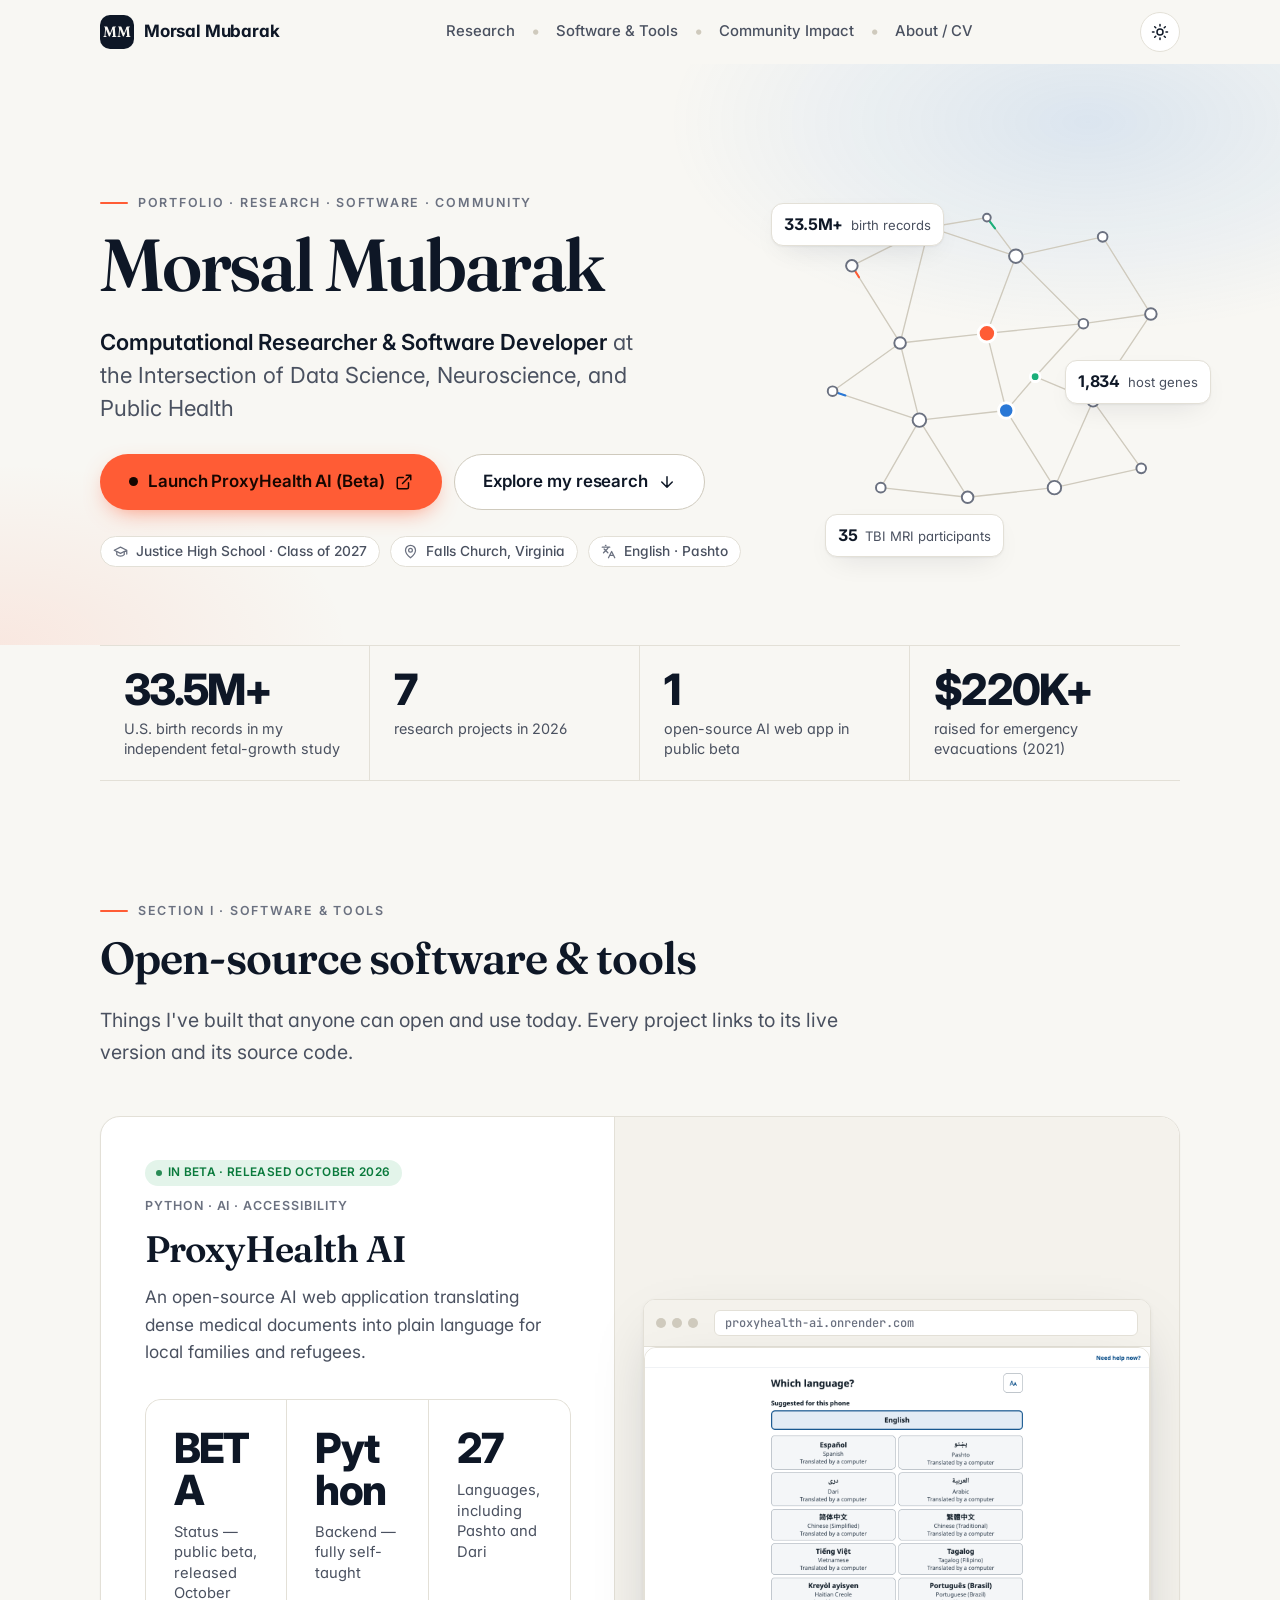
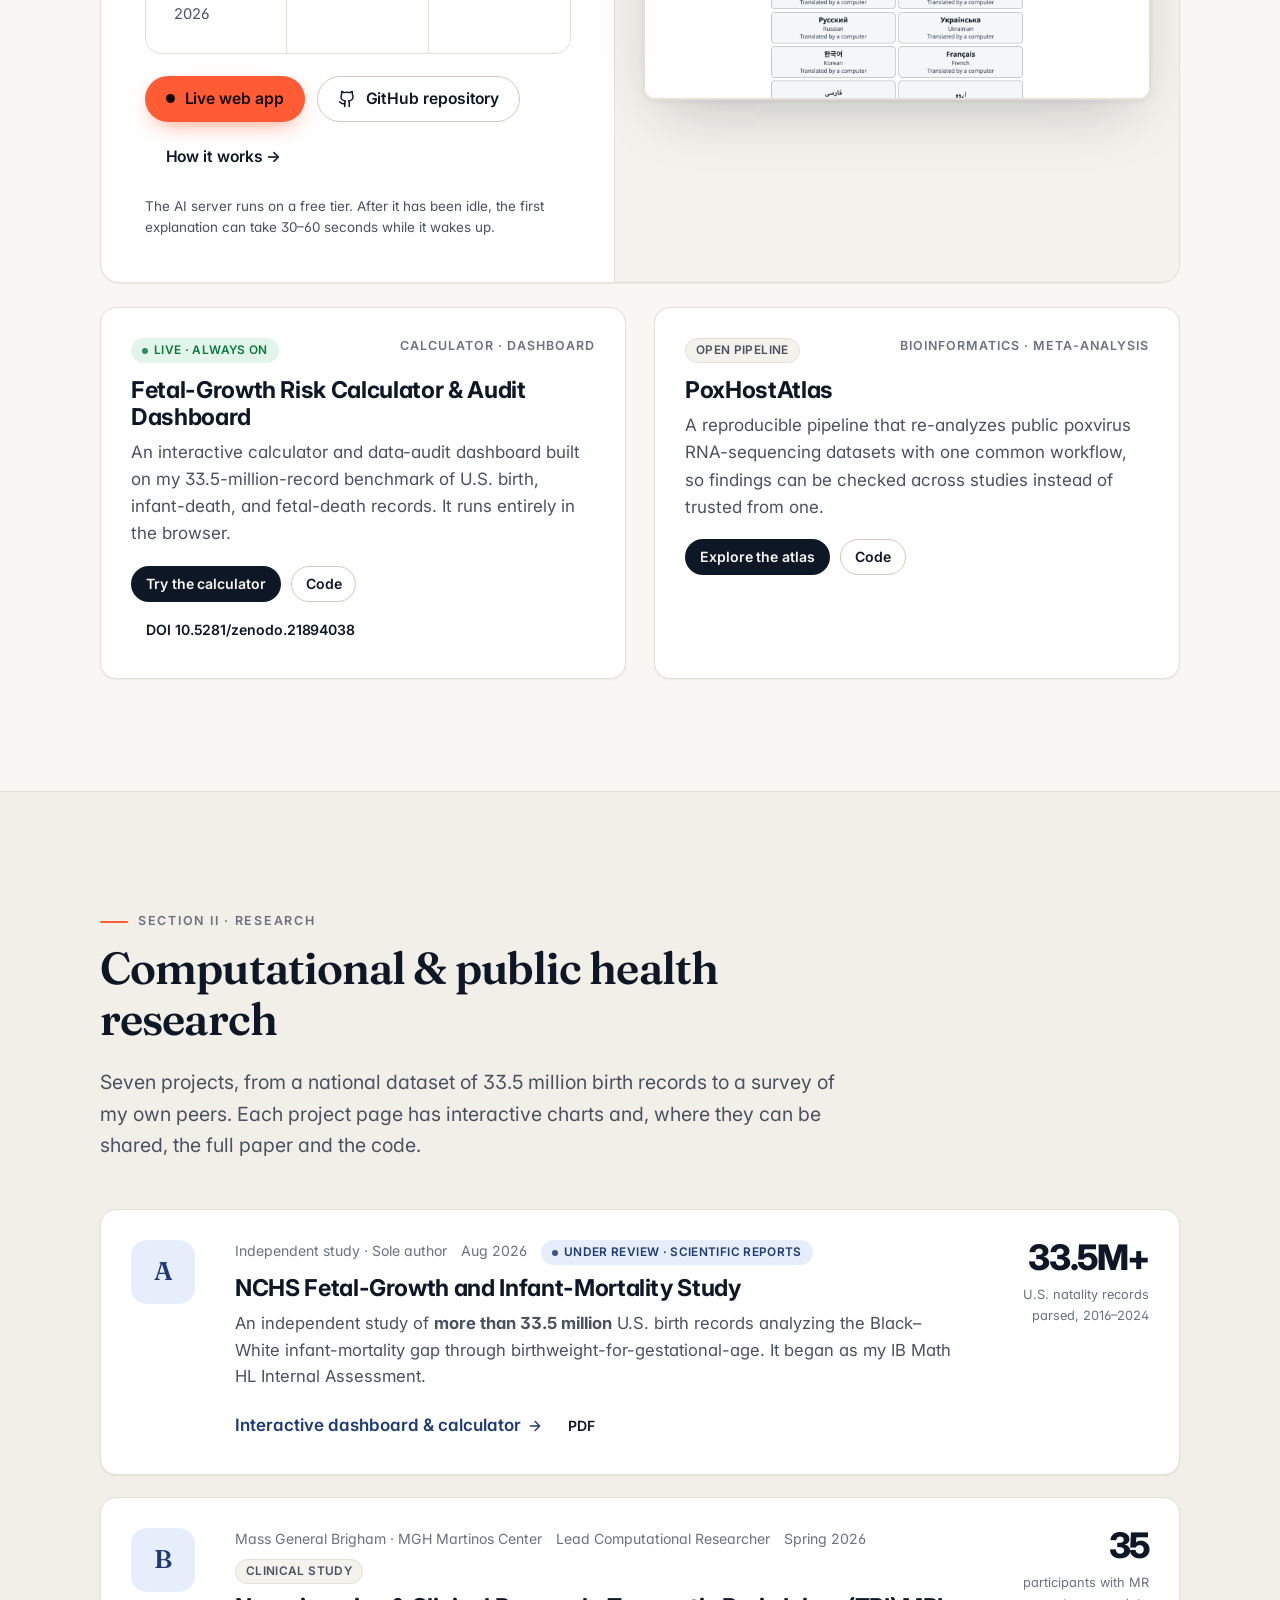
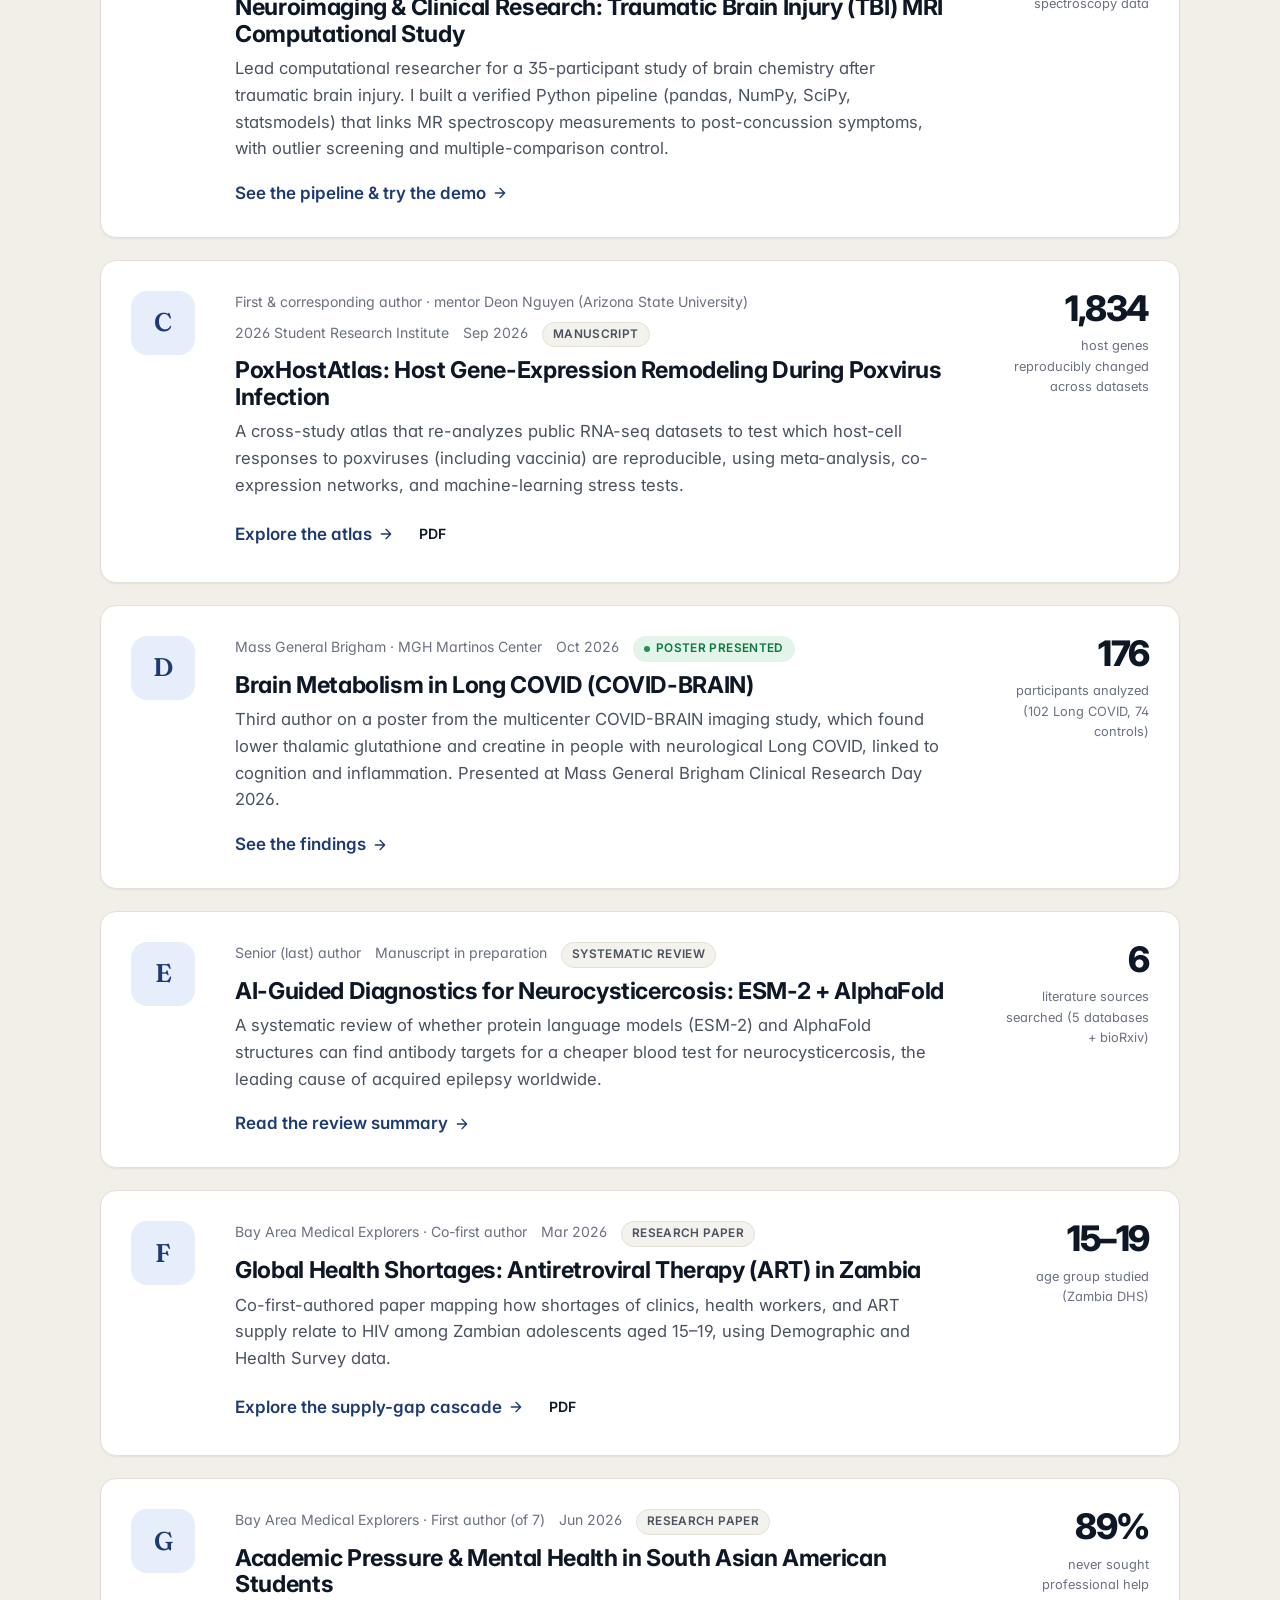
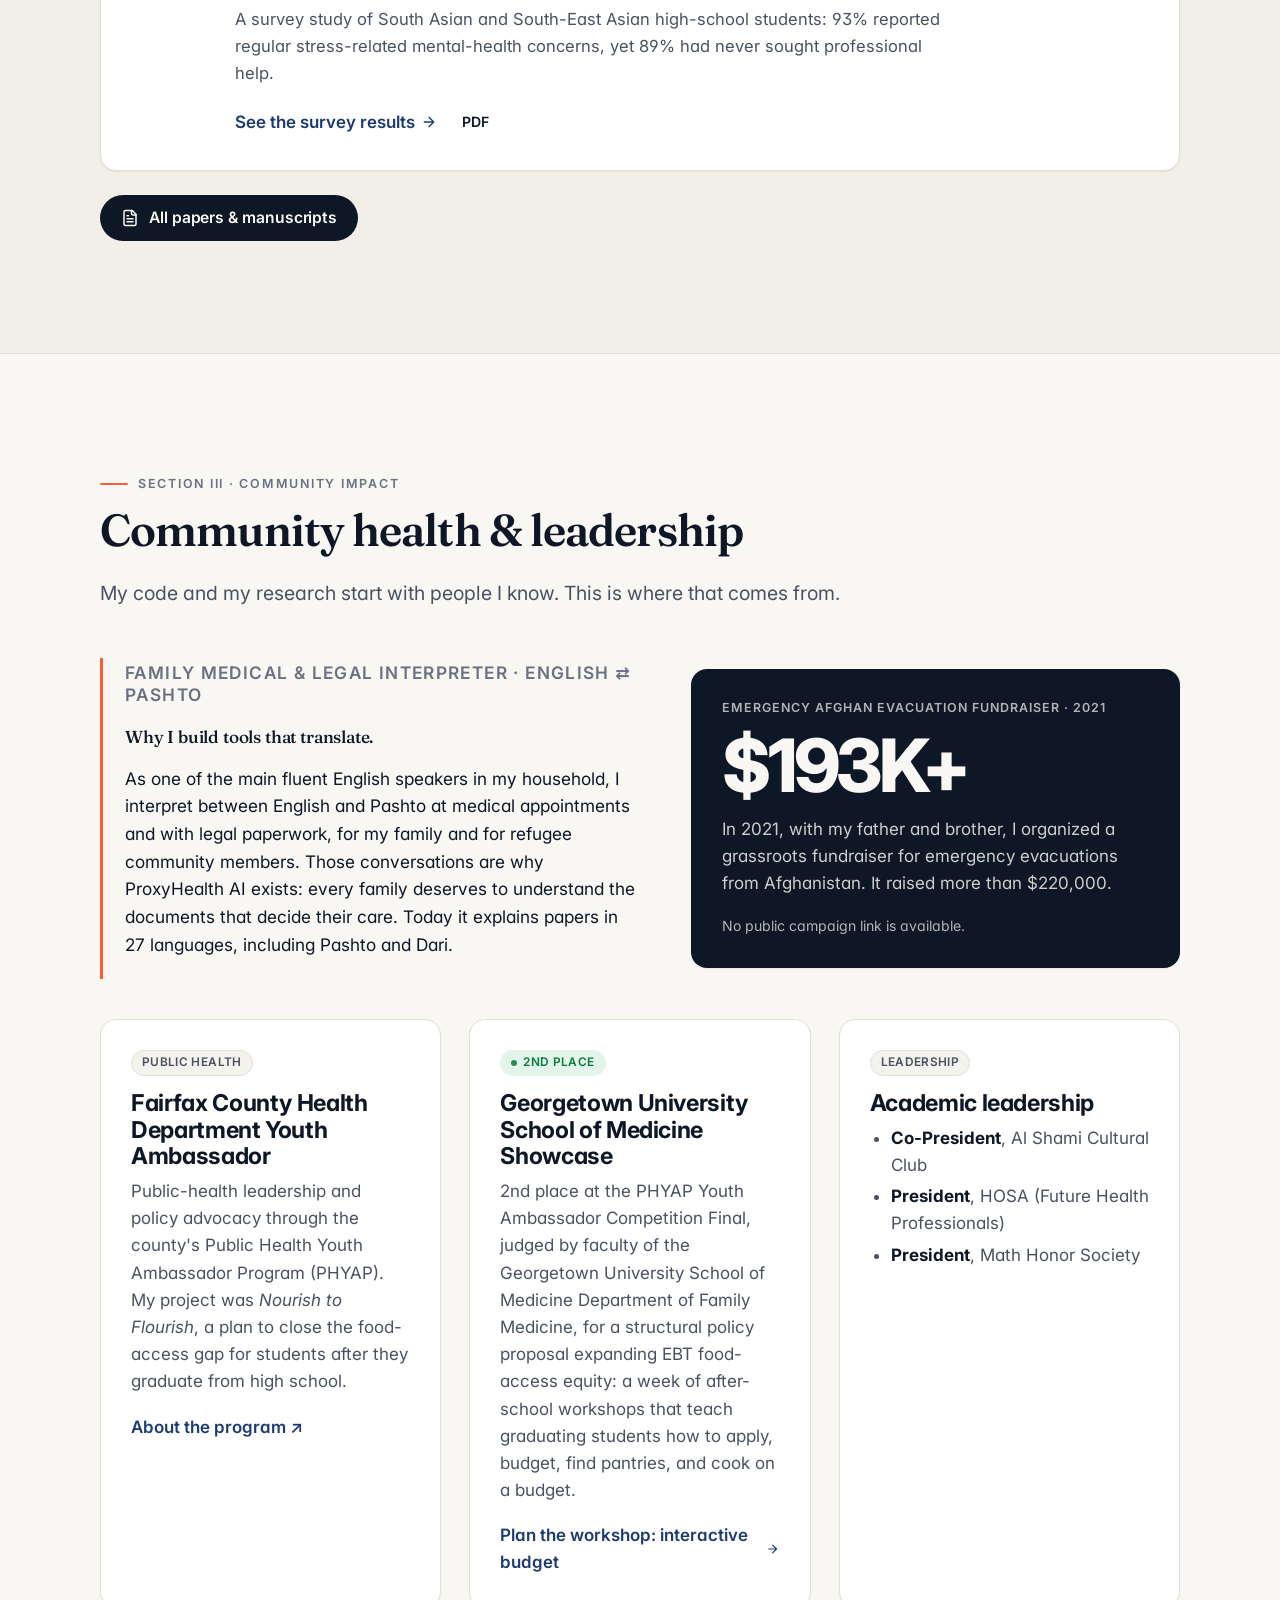
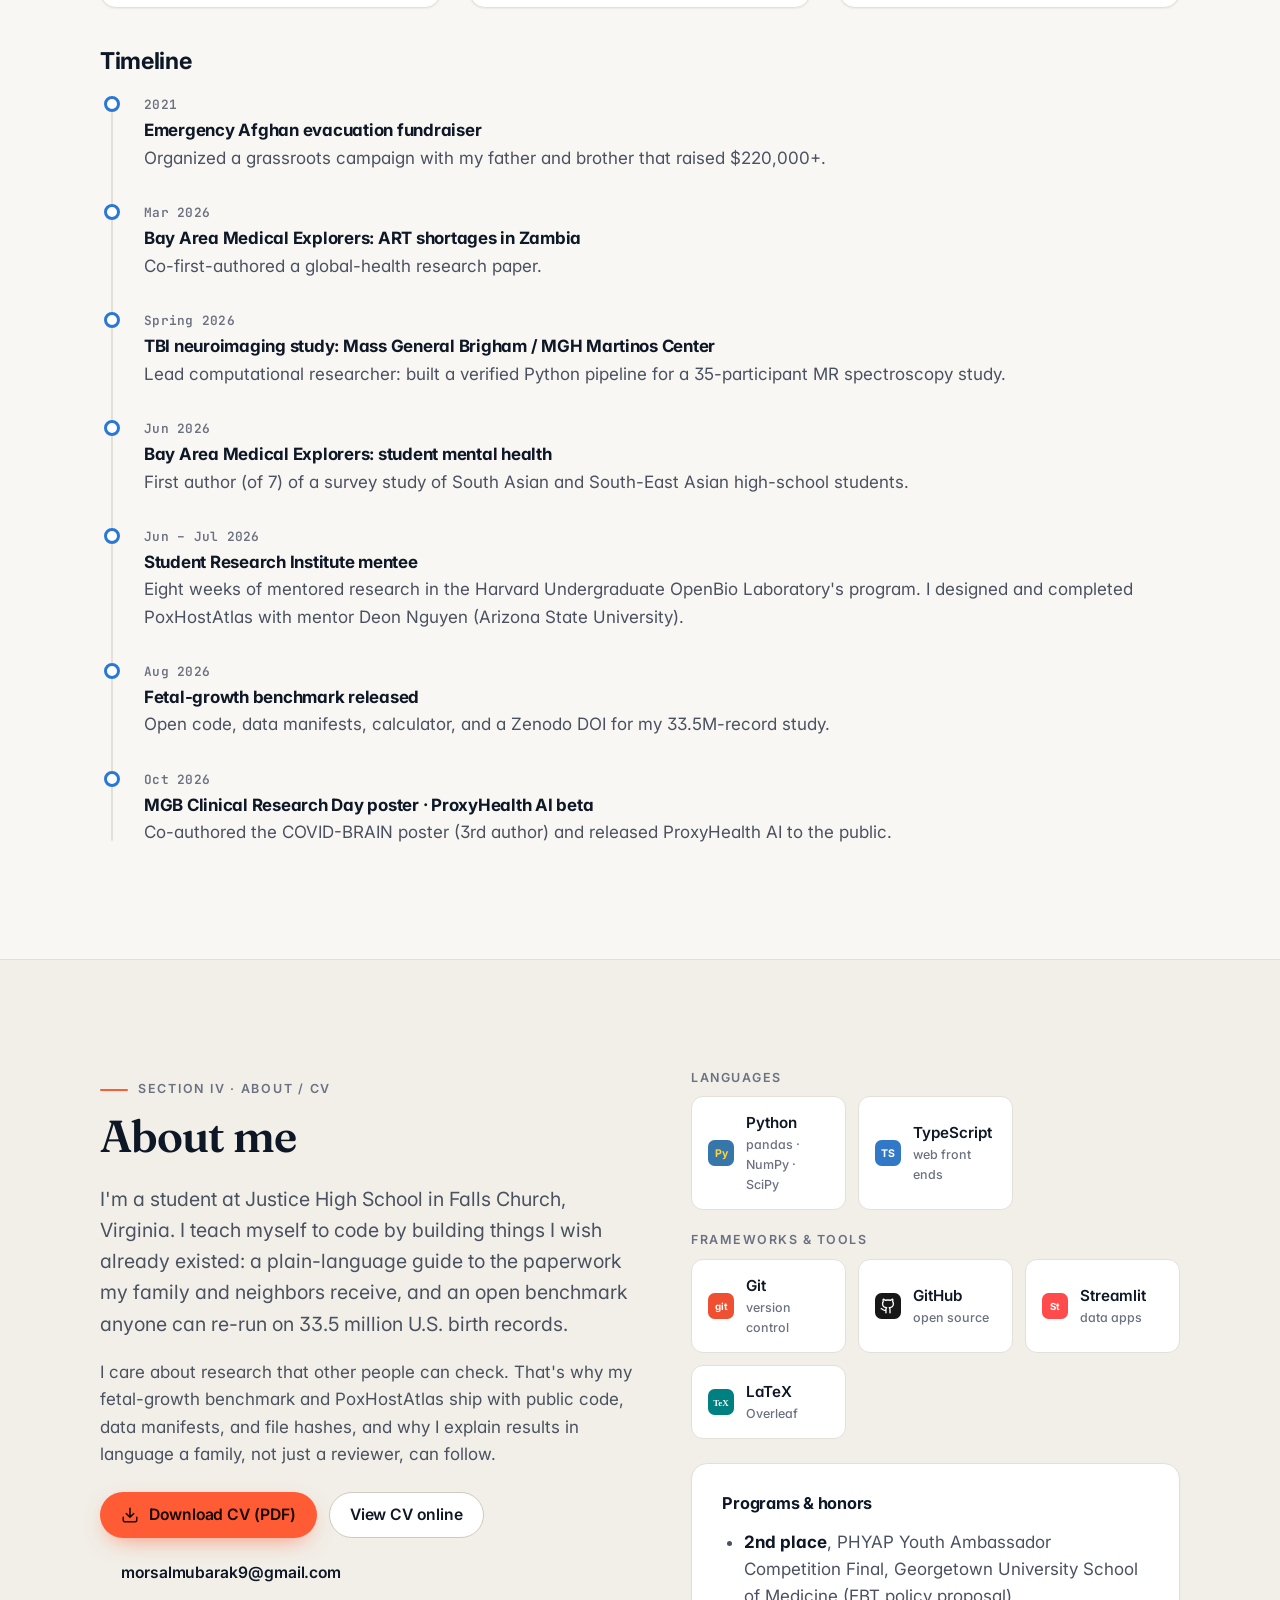
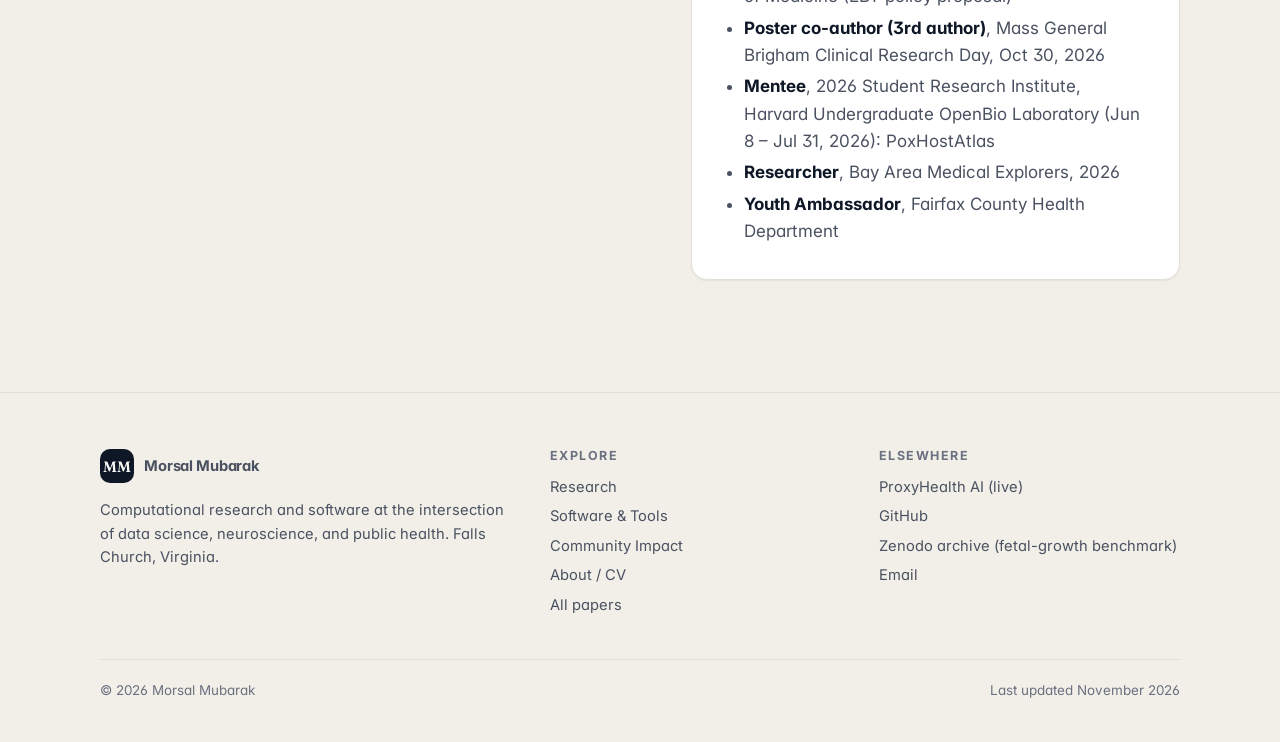
==== index.html @ 2deccc13 "Morsal Mubarak portfolio site Co-Authored-By: Claude Opus 5.5 <noreply@anthropic.com>" ====
<!doctype html>
<html lang="en" class="no-js">
<head>
  <meta charset="utf-8">
  <meta name="viewport" content="width=device-width, initial-scale=1">
  <title>Morsal Mubarak — Computational Researcher &amp; Software Developer</title>
  <meta name="description" content="Morsal Mubarak — computational researcher and software developer at the intersection of data science, neuroscience, and public health. Research, open-source software, and community work.">
  <meta property="og:title" content="Morsal Mubarak — Computational Researcher &amp; Software Developer">
  <meta property="og:description" content="Research, open-source software, and community health work at the intersection of data science, neuroscience, and public health.">
  <meta property="og:type" content="website">
  <meta property="og:image" content="assets/img/og-card.png">
  <meta name="theme-color" content="#f8f7f3" media="(prefers-color-scheme: light)">
  <meta name="theme-color" content="#0b0f17" media="(prefers-color-scheme: dark)">
  <link rel="icon" href="assets/img/favicon.svg" type="image/svg+xml">
  <link rel="preconnect" href="https://fonts.googleapis.com">
  <link rel="preconnect" href="https://fonts.gstatic.com" crossorigin>
  <link href="https://fonts.googleapis.com/css2?family=Fraunces:opsz,wght@9..144,500;9..144,600&family=Inter:wght@400;500;600;700;800&family=JetBrains+Mono:wght@500;600&display=swap" rel="stylesheet">
  <link rel="stylesheet" href="assets/css/site.css">
  <script>try{var t=localStorage.getItem('theme');if(t)document.documentElement.setAttribute('data-theme',t)}catch(e){}</script>
</head>
<body data-prewarm="https://proxyhealth-ai-api.onrender.com/health">
  <a class="skip-link" href="#main">Skip to content</a>

  <header class="site-header">
    <div class="container">
      <a class="brand-mark" href="#top" aria-label="Morsal Mubarak — back to top"><span class="mono">MM</span><span>Morsal Mubarak</span></a>
      <nav class="nav" id="site-nav" aria-label="Primary">
        <a href="#research">Research</a><span class="sep" aria-hidden="true">•</span>
        <a href="#software">Software &amp; Tools</a><span class="sep" aria-hidden="true">•</span>
        <a href="#community">Community Impact</a><span class="sep" aria-hidden="true">•</span>
        <a href="#about">About / CV</a>
      </nav>
      <div class="header-actions">
        <button class="icon-btn theme-toggle" type="button" aria-label="Toggle color theme">
          <svg class="sun" viewBox="0 0 24 24" fill="none" stroke="currentColor" stroke-width="2" stroke-linecap="round" stroke-linejoin="round" aria-hidden="true"><circle cx="12" cy="12" r="4"/><path d="M12 2v2M12 20v2M4.93 4.93l1.41 1.41M17.66 17.66l1.41 1.41M2 12h2M20 12h2M6.34 17.66l-1.41 1.41M19.07 4.93l-1.41 1.41"/></svg>
          <svg class="moon" viewBox="0 0 24 24" fill="none" stroke="currentColor" stroke-width="2" stroke-linecap="round" stroke-linejoin="round" aria-hidden="true"><path d="M12 3a6 6 0 0 0 9 9 9 9 0 1 1-9-9Z"/></svg>
        </button>
        <button class="icon-btn menu-btn" type="button" aria-label="Open menu" aria-expanded="false" aria-controls="site-nav">
          <svg viewBox="0 0 24 24" fill="none" stroke="currentColor" stroke-width="2" stroke-linecap="round" aria-hidden="true"><path d="M4 6h16M4 12h16M4 18h16"/></svg>
        </button>
      </div>
    </div>
  </header>

  <main id="main">
    <!-- ================= HERO ================= -->
    <section class="hero" id="top" aria-labelledby="hero-title">
      <div class="hero-bg" aria-hidden="true"></div>
      <div class="container">
        <div class="hero-grid">
          <div>
            <p class="eyebrow reveal">Portfolio · Research · Software · Community</p>
            <h1 id="hero-title" class="reveal">Morsal Mubarak</h1>
            <p class="hero-tagline reveal"><strong>Computational Researcher &amp; Software Developer</strong> at the Intersection of Data Science, Neuroscience, and Public Health</p>
            <div class="btn-row reveal">
              <a class="btn btn-primary btn-lg" href="https://proxyhealth-ai.onrender.com/" target="_blank" rel="noopener">
                <span class="pulse-dot" aria-hidden="true"></span>
                Launch ProxyHealth AI (Beta)
                <svg viewBox="0 0 24 24" fill="none" stroke="currentColor" stroke-width="2" stroke-linecap="round" stroke-linejoin="round" aria-hidden="true"><path d="M15 3h6v6M10 14 21 3M18 13v6a2 2 0 0 1-2 2H5a2 2 0 0 1-2-2V8a2 2 0 0 1 2-2h6"/></svg>
              </a>
              <a class="btn btn-lg" href="#research">
                Explore my research
                <svg viewBox="0 0 24 24" fill="none" stroke="currentColor" stroke-width="2" stroke-linecap="round" stroke-linejoin="round" aria-hidden="true"><path d="M12 5v14M19 12l-7 7-7-7"/></svg>
              </a>
            </div>
            <ul class="hero-meta reveal" aria-label="Quick facts">
              <li class="chip"><svg viewBox="0 0 24 24" fill="none" stroke="currentColor" stroke-width="2" stroke-linecap="round" stroke-linejoin="round" aria-hidden="true"><path d="M22 10v6M2 10l10-5 10 5-10 5z"/><path d="M6 12v5c3 3 9 3 12 0v-5"/></svg>Justice High School · Class of 2027</li>
              <li class="chip"><svg viewBox="0 0 24 24" fill="none" stroke="currentColor" stroke-width="2" stroke-linecap="round" stroke-linejoin="round" aria-hidden="true"><path d="M20 10c0 6-8 12-8 12s-8-6-8-12a8 8 0 0 1 16 0Z"/><circle cx="12" cy="10" r="3"/></svg>Falls Church, Virginia</li>
              <li class="chip"><svg viewBox="0 0 24 24" fill="none" stroke="currentColor" stroke-width="2" stroke-linecap="round" stroke-linejoin="round" aria-hidden="true"><path d="m5 8 6 6M4 14l6-6 2-3M2 5h12M7 2h1M22 22l-5-10-5 10M14 18h6"/></svg>English · Pashto</li>
            </ul>
          </div>

          <div class="hero-visual reveal" aria-hidden="true">
            <svg class="net" viewBox="0 0 400 400">
              <g class="edges">
                <path d="M60 90L140 50L230 80L320 60L370 140L300 150L230 80M140 50L110 170L200 160L230 80M200 160L300 150L250 205L310 230L370 140M110 170L40 220L130 250L110 170M130 250L220 240L200 160M220 240L250 205M220 240L270 320L310 230L360 300L270 320L180 330L130 250L90 320L180 330M60 90L110 170M200 40L140 50M200 40L230 80"/>
              </g>
              <g class="signals">
                <path class="sig s1" d="M60 90L110 170L200 160L300 150L370 140"/>
                <path class="sig s2" d="M40 220L130 250L220 240L270 320L360 300"/>
                <path class="sig s3" d="M200 40L230 80L200 160L220 240L180 330"/>
              </g>
              <g class="nodes">
                <circle cx="60" cy="90" r="6"/><circle cx="140" cy="50" r="5"/><circle cx="230" cy="80" r="7"/><circle cx="320" cy="60" r="5"/>
                <circle cx="370" cy="140" r="6"/><circle cx="300" cy="150" r="5"/><circle cx="200" cy="160" r="9" class="hub"/><circle cx="110" cy="170" r="6"/>
                <circle cx="40" cy="220" r="5"/><circle cx="130" cy="250" r="7"/><circle cx="220" cy="240" r="8" class="hub2"/><circle cx="310" cy="230" r="6"/>
                <circle cx="360" cy="300" r="5"/><circle cx="270" cy="320" r="7"/><circle cx="180" cy="330" r="6"/><circle cx="90" cy="320" r="5"/>
                <circle cx="200" cy="40" r="4"/><circle cx="250" cy="205" r="5" class="hub3"/>
              </g>
            </svg>
            <div class="float-chip fc1"><b>33.5M+</b> birth records</div>
            <div class="float-chip fc2"><b>1,834</b> host genes</div>
            <div class="float-chip fc3"><b>35</b> TBI MRI participants</div>
          </div>
        </div>
      </div>
    </section>

    <!-- Stat strip -->
    <div class="container">
      <div class="stat-strip reveal" role="list" aria-label="Highlights">
        <div class="stat" role="listitem"><span class="num" data-count-to="33.5" data-count-decimals="1" data-count-suffix="M+">33.5M+</span><span class="cap">U.S. birth records in my independent fetal-growth study</span></div>
        <div class="stat" role="listitem"><span class="num" data-count-to="7">7</span><span class="cap">research projects in 2026</span></div>
        <div class="stat" role="listitem"><span class="num">1</span><span class="cap">open-source AI web app in public beta</span></div>
        <div class="stat" role="listitem"><span class="num" data-count-to="220" data-count-prefix="$" data-count-suffix="K+">$220K+</span><span class="cap">raised for emergency evacuations (2021)</span></div>
      </div>
    </div>

    <!-- ================= SECTION I: SOFTWARE ================= -->
    <section class="section" id="software" aria-labelledby="software-title">
      <div class="container">
        <div class="section-head reveal">
          <p class="eyebrow">Section I · Software &amp; Tools</p>
          <h2 id="software-title">Open-source software &amp; tools</h2>
          <p class="lede">Things I've built that anyone can open and use today. Every project links to its live version and its source code.</p>
        </div>

        <article class="card feature reveal" aria-labelledby="ph-title">
          <div class="feature-body">
            <div class="card-top">
              <span class="badge live">In beta · Released October 2026</span>
              <span class="card-kicker">Python · AI · Accessibility</span>
            </div>
            <h3 id="ph-title" style="font-size:clamp(1.7rem,3vw,2.3rem);font-family:var(--font-serif);font-weight:600;letter-spacing:-.02em">ProxyHealth AI</h3>
            <p class="lede" style="font-size:1.08rem">An open-source AI web application translating dense medical documents into plain language for local families and refugees.</p>
            <div class="metrics mt-2" style="margin-bottom:22px">
              <div class="metric"><span class="value">BETA</span><span class="label">Status — public beta, released October 2026</span></div>
              <div class="metric"><span class="value">Python</span><span class="label">Backend — fully self-taught</span></div>
              <div class="metric"><span class="value">27</span><span class="label">Languages, including Pashto and Dari</span></div>
            </div>
            <div class="btn-row mt-0" style="margin-top:auto">
              <a class="btn btn-primary" href="https://proxyhealth-ai.onrender.com/" target="_blank" rel="noopener"><span class="pulse-dot" aria-hidden="true"></span>Live web app</a>
              <a class="btn" href="https://github.com/mubarsad012/ProxyHealth-AI" target="_blank" rel="noopener">
                <svg viewBox="0 0 24 24" fill="none" stroke="currentColor" stroke-width="2" stroke-linecap="round" stroke-linejoin="round" aria-hidden="true"><path d="M15 22v-4a4.8 4.8 0 0 0-1-3.5c3 0 6-2 6-5.5.08-1.25-.27-2.48-1-3.5.28-1.15.28-2.35 0-3.5 0 0-1 0-3 1.5-2.64-.5-5.36-.5-8 0C6 2 5 2 5 2c-.3 1.15-.3 2.35 0 3.5A5.4 5.4 0 0 0 4 9c0 3.5 3 5.5 6 5.5-.39.49-.68 1.05-.85 1.65-.17.6-.22 1.23-.15 1.85v4"/><path d="M9 18c-4.51 2-5-2-7-2"/></svg>
                GitHub repository
              </a>
              <a class="btn btn-ghost" href="software/proxyhealth.html">How it works →</a>
            </div>
            <p class="muted mt-2 mb-0" style="font-size:.84rem">The AI server runs on a free tier. After it has been idle, the first explanation can take 30–60 seconds while it wakes up.</p>
          </div>
          <div class="feature-media">
            <figure class="browser">
              <div class="browser-bar" aria-hidden="true"><i></i><i></i><i></i><span class="url">proxyhealth-ai.onrender.com</span></div>
              <img class="zoomable only-dark" src="assets/img/proxyhealth/proxyhealth-desktop.png" alt="ProxyHealth AI's first screen: a language picker asking 'Which language?'" width="1440" height="1000" loading="lazy">
              <img class="zoomable only-light" src="assets/img/proxyhealth/proxyhealth-desktop-light.png" alt="ProxyHealth AI's first screen: a language picker asking 'Which language?'" width="1440" height="1000" loading="lazy">
            </figure>
          </div>
        </article>

        <div class="grid grid-2 mt-3">
          <article class="card interactive reveal">
            <div class="card-top"><span class="badge live">Live · always on</span><span class="card-kicker">Calculator · Dashboard</span></div>
            <h3>Fetal-Growth Risk Calculator &amp; Audit Dashboard</h3>
            <p>An interactive calculator and data-audit dashboard built on my 33.5-million-record benchmark of U.S. birth, infant-death, and fetal-death records. It runs entirely in the browser.</p>
            <div class="card-foot">
              <a class="btn btn-sm btn-dark" href="research/fetal-growth.html#calculator">Try the calculator</a>
              <a class="btn btn-sm" href="https://github.com/mubarsad012/public-use-fetal-growth-benchmark" target="_blank" rel="noopener">Code</a>
              <a class="btn btn-sm btn-ghost" href="https://doi.org/10.5281/zenodo.21894038" target="_blank" rel="noopener">DOI 10.5281/zenodo.21894038</a>
            </div>
          </article>
          <article class="card interactive reveal">
            <div class="card-top"><span class="badge plain">Open pipeline</span><span class="card-kicker">Bioinformatics · Meta-analysis</span></div>
            <h3>PoxHostAtlas</h3>
            <p>A reproducible pipeline that re-analyzes public poxvirus RNA-sequencing datasets with one common workflow, so findings can be checked across studies instead of trusted from one.</p>
            <div class="card-foot">
              <a class="btn btn-sm btn-dark" href="research/poxhostatlas.html">Explore the atlas</a>
              <a class="btn btn-sm" href="https://github.com/mubarsad012/poxhostatlas" target="_blank" rel="noopener">Code</a>
            </div>
          </article>
        </div>
      </div>
    </section>

    <!-- ================= SECTION II: RESEARCH ================= -->
    <section class="section tint" id="research" aria-labelledby="research-title">
      <div class="container">
        <div class="section-head reveal">
          <p class="eyebrow">Section II · Research</p>
          <h2 id="research-title">Computational &amp; public health research</h2>
          <p class="lede">Seven projects, from a national dataset of 33.5 million birth records to a survey of my own peers. Each project page has interactive charts and, where they can be shared, the full paper and the code.</p>
        </div>

        <div class="project-list">
          <article class="card project reveal" aria-labelledby="pA">
            <span class="letter" aria-hidden="true">A</span>
            <div>
              <div class="meta-line"><span>Independent study · Sole author</span><span>Aug 2026</span><span class="badge review">Under review · Scientific Reports</span></div>
              <h3 id="pA"><a href="research/fetal-growth.html" style="color:inherit;text-decoration:none">NCHS Fetal-Growth and Infant-Mortality Study</a></h3>
              <p class="hook">An independent study of <strong>more than 33.5 million</strong> U.S. birth records analyzing the Black–White infant-mortality gap through birthweight-for-gestational-age. It began as my IB Math HL Internal Assessment.</p>
              <div class="card-foot">
                <a class="more" href="research/fetal-growth.html">Interactive dashboard &amp; calculator <svg viewBox="0 0 24 24" fill="none" stroke="currentColor" stroke-width="2" stroke-linecap="round" stroke-linejoin="round" aria-hidden="true"><path d="M5 12h14M12 5l7 7-7 7"/></svg></a>
                <a class="btn btn-sm btn-ghost" href="papers/Mubarak_2026_Fetal-Growth-Benchmark.pdf" target="_blank" rel="noopener">PDF</a>
              </div>
            </div>
            <div class="aside"><span class="big">33.5M+</span><span class="big-cap">U.S. natality records parsed, 2016–2024</span></div>
          </article>

          <article class="card project reveal" aria-labelledby="pT">
            <span class="letter" aria-hidden="true">B</span>
            <div>
              <div class="meta-line"><span>Mass General Brigham · MGH Martinos Center</span><span>Lead Computational Researcher</span><span>Spring 2026</span><span class="badge plain">Clinical study</span></div>
              <h3 id="pT"><a href="research/tbi-neuroimaging.html" style="color:inherit;text-decoration:none">Neuroimaging &amp; Clinical Research: Traumatic Brain Injury (TBI) MRI Computational Study</a></h3>
              <p class="hook">Lead computational researcher for a 35-participant study of brain chemistry after traumatic brain injury. I built a verified Python pipeline (pandas, NumPy, SciPy, statsmodels) that links MR spectroscopy measurements to post-concussion symptoms, with outlier screening and multiple-comparison control.</p>
              <div class="card-foot">
                <a class="more" href="research/tbi-neuroimaging.html">See the pipeline &amp; try the demo <svg viewBox="0 0 24 24" fill="none" stroke="currentColor" stroke-width="2" stroke-linecap="round" stroke-linejoin="round" aria-hidden="true"><path d="M5 12h14M12 5l7 7-7 7"/></svg></a>
              </div>
            </div>
            <div class="aside"><span class="big">35</span><span class="big-cap">participants with MR spectroscopy data</span></div>
          </article>

          <article class="card project reveal" aria-labelledby="pB">
            <span class="letter" aria-hidden="true">C</span>
            <div>
              <div class="meta-line"><span>First &amp; corresponding author · mentor Deon Nguyen (Arizona State University)</span><span>2026 Student Research Institute</span><span>Sep 2026</span><span class="badge plain">Manuscript</span></div>
              <h3 id="pB"><a href="research/poxhostatlas.html" style="color:inherit;text-decoration:none">PoxHostAtlas: Host Gene-Expression Remodeling During Poxvirus Infection</a></h3>
              <p class="hook">A cross-study atlas that re-analyzes public RNA-seq datasets to test which host-cell responses to poxviruses (including vaccinia) are reproducible, using meta-analysis, co-expression networks, and machine-learning stress tests.</p>
              <div class="card-foot">
                <a class="more" href="research/poxhostatlas.html">Explore the atlas <svg viewBox="0 0 24 24" fill="none" stroke="currentColor" stroke-width="2" stroke-linecap="round" stroke-linejoin="round" aria-hidden="true"><path d="M5 12h14M12 5l7 7-7 7"/></svg></a>
                <a class="btn btn-sm btn-ghost" href="papers/Mubarak-Nguyen_2026_PoxHostAtlas.pdf" target="_blank" rel="noopener">PDF</a>
              </div>
            </div>
            <div class="aside"><span class="big">1,834</span><span class="big-cap">host genes reproducibly changed across datasets</span></div>
          </article>

          <article class="card project reveal" aria-labelledby="pC">
            <span class="letter" aria-hidden="true">D</span>
            <div>
              <div class="meta-line"><span>Mass General Brigham · MGH Martinos Center</span><span>Oct 2026</span><span class="badge live">Poster presented</span></div>
              <h3 id="pC"><a href="research/covid-brain.html" style="color:inherit;text-decoration:none">Brain Metabolism in Long COVID (COVID-BRAIN)</a></h3>
              <p class="hook">Third author on a poster from the multicenter COVID-BRAIN imaging study, which found lower thalamic glutathione and creatine in people with neurological Long COVID, linked to cognition and inflammation. Presented at Mass General Brigham Clinical Research Day 2026.</p>
              <div class="card-foot">
                <a class="more" href="research/covid-brain.html">See the findings <svg viewBox="0 0 24 24" fill="none" stroke="currentColor" stroke-width="2" stroke-linecap="round" stroke-linejoin="round" aria-hidden="true"><path d="M5 12h14M12 5l7 7-7 7"/></svg></a>
              </div>
            </div>
            <div class="aside"><span class="big">176</span><span class="big-cap">participants analyzed (102 Long COVID, 74 controls)</span></div>
          </article>

          <article class="card project reveal" aria-labelledby="pD">
            <span class="letter" aria-hidden="true">E</span>
            <div>
              <div class="meta-line"><span>Senior (last) author</span><span>Manuscript in preparation</span><span class="badge plain">Systematic review</span></div>
              <h3 id="pD"><a href="research/neurocysticercosis.html" style="color:inherit;text-decoration:none">AI-Guided Diagnostics for Neurocysticercosis: ESM-2 + AlphaFold</a></h3>
              <p class="hook">A systematic review of whether protein language models (ESM-2) and AlphaFold structures can find antibody targets for a cheaper blood test for neurocysticercosis, the leading cause of acquired epilepsy worldwide.</p>
              <div class="card-foot">
                <a class="more" href="research/neurocysticercosis.html">Read the review summary <svg viewBox="0 0 24 24" fill="none" stroke="currentColor" stroke-width="2" stroke-linecap="round" stroke-linejoin="round" aria-hidden="true"><path d="M5 12h14M12 5l7 7-7 7"/></svg></a>
              </div>
            </div>
            <div class="aside"><span class="big">6</span><span class="big-cap">literature sources searched (5 databases + bioRxiv)</span></div>
          </article>

          <article class="card project reveal" aria-labelledby="pE">
            <span class="letter" aria-hidden="true">F</span>
            <div>
              <div class="meta-line"><span>Bay Area Medical Explorers · Co-first author</span><span>Mar 2026</span><span class="badge plain">Research paper</span></div>
              <h3 id="pE"><a href="research/zambia-art.html" style="color:inherit;text-decoration:none">Global Health Shortages: Antiretroviral Therapy (ART) in Zambia</a></h3>
              <p class="hook">Co-first-authored paper mapping how shortages of clinics, health workers, and ART supply relate to HIV among Zambian adolescents aged 15–19, using Demographic and Health Survey data.</p>
              <div class="card-foot">
                <a class="more" href="research/zambia-art.html">Explore the supply-gap cascade <svg viewBox="0 0 24 24" fill="none" stroke="currentColor" stroke-width="2" stroke-linecap="round" stroke-linejoin="round" aria-hidden="true"><path d="M5 12h14M12 5l7 7-7 7"/></svg></a>
                <a class="btn btn-sm btn-ghost" href="papers/Cimarusti-Mubarak_2026_Zambia-ART-Shortages.pdf" target="_blank" rel="noopener">PDF</a>
              </div>
            </div>
            <div class="aside"><span class="big">15–19</span><span class="big-cap">age group studied (Zambia DHS)</span></div>
          </article>

          <article class="card project reveal" aria-labelledby="pF">
            <span class="letter" aria-hidden="true">G</span>
            <div>
              <div class="meta-line"><span>Bay Area Medical Explorers · First author (of 7)</span><span>Jun 2026</span><span class="badge plain">Research paper</span></div>
              <h3 id="pF"><a href="research/student-mental-health.html" style="color:inherit;text-decoration:none">Academic Pressure &amp; Mental Health in South Asian American Students</a></h3>
              <p class="hook">A survey study of South Asian and South-East Asian high-school students: 93% reported regular stress-related mental-health concerns, yet 89% had never sought professional help.</p>
              <div class="card-foot">
                <a class="more" href="research/student-mental-health.html">See the survey results <svg viewBox="0 0 24 24" fill="none" stroke="currentColor" stroke-width="2" stroke-linecap="round" stroke-linejoin="round" aria-hidden="true"><path d="M5 12h14M12 5l7 7-7 7"/></svg></a>
                <a class="btn btn-sm btn-ghost" href="papers/Mubarak-et-al_2026_Academic-Pressure-Mental-Health.pdf" target="_blank" rel="noopener">PDF</a>
              </div>
            </div>
            <div class="aside"><span class="big">89%</span><span class="big-cap">never sought professional help</span></div>
          </article>
        </div>

        <div class="btn-row mt-3 reveal">
          <a class="btn btn-dark" href="papers.html">
            <svg viewBox="0 0 24 24" fill="none" stroke="currentColor" stroke-width="2" stroke-linecap="round" stroke-linejoin="round" aria-hidden="true"><path d="M15 2H6a2 2 0 0 0-2 2v16a2 2 0 0 0 2 2h12a2 2 0 0 0 2-2V7Z"/><path d="M14 2v4a2 2 0 0 0 2 2h4M10 9H8M16 13H8M16 17H8"/></svg>
            All papers &amp; manuscripts
          </a>
        </div>
      </div>
    </section>

    <!-- ================= SECTION III: COMMUNITY ================= -->
    <section class="section" id="community" aria-labelledby="community-title">
      <div class="container">
        <div class="section-head reveal">
          <p class="eyebrow">Section III · Community Impact</p>
          <h2 id="community-title">Community health &amp; leadership</h2>
          <p class="lede">My code and my research start with people I know. This is where that comes from.</p>
        </div>

        <div class="split">
          <div class="story reveal">
            <p class="card-kicker">Family medical &amp; legal interpreter · English ⇄ Pashto</p>
            <p class="pull-quote">Why I build tools that translate.</p>
            <p class="mt-2">As one of the main fluent English speakers in my household, I interpret between English and Pashto at medical appointments and with legal paperwork, for my family and for refugee community members. Those conversations are why ProxyHealth AI exists: every family deserves to understand the documents that decide their care. Today it explains papers in 27 languages, including Pashto and Dari.</p>
          </div>
          <div class="card reveal" style="background:var(--ink);color:var(--bg);border-color:transparent">
            <p class="card-kicker" style="color:color-mix(in srgb,var(--bg) 70%,transparent)">Emergency Afghan evacuation fundraiser · 2021</p>
            <p class="mt-1 mb-0" style="font:800 clamp(3rem,7vw,4.6rem)/1 var(--font-sans);letter-spacing:-.05em;color:var(--bg)" data-count-to="220" data-count-prefix="$" data-count-suffix="K+">$220K+</p>
            <p style="color:color-mix(in srgb,var(--bg) 82%,transparent);margin-top:14px">In 2021, with my father and brother, I organized a grassroots fundraiser for emergency evacuations from Afghanistan. It raised more than $220,000.</p>
            <p class="mb-0" id="gofundme-link-slot" style="font-size:.88rem;color:color-mix(in srgb,var(--bg) 70%,transparent)">No public campaign link is available.</p>
          </div>
        </div>

        <div class="grid grid-3 mt-4">
          <article class="card interactive reveal">
            <div class="card-top"><span class="badge plain">Public health</span></div>
            <h3>Fairfax County Health Department Youth Ambassador</h3>
            <p>Public-health leadership and policy advocacy through the county's Public Health Youth Ambassador Program (PHYAP). My project was <em>Nourish to Flourish</em>, a plan to close the food-access gap for students after they graduate from high school.</p>
            <div class="card-foot"><a class="more" href="https://www.fairfaxcounty.gov/health/youth-ambassador-program" target="_blank" rel="noopener">About the program ↗</a></div>
          </article>
          <article class="card interactive reveal">
            <div class="card-top"><span class="badge live">2nd place</span></div>
            <h3>Georgetown University School of Medicine Showcase</h3>
            <p>2nd place at the PHYAP Youth Ambassador Competition Final, judged by faculty of the Georgetown University School of Medicine Department of Family Medicine, for a structural policy proposal expanding EBT food-access equity: a week of after-school workshops that teach graduating students how to apply, budget, find pantries, and cook on a budget.</p>
            <div class="card-foot"><a class="more" href="community/ebt-proposal.html">Plan the workshop: interactive budget <svg viewBox="0 0 24 24" fill="none" stroke="currentColor" stroke-width="2" stroke-linecap="round" stroke-linejoin="round" aria-hidden="true"><path d="M5 12h14M12 5l7 7-7 7"/></svg></a></div>
          </article>
          <article class="card reveal">
            <div class="card-top"><span class="badge plain">Leadership</span></div>
            <h3>Academic leadership</h3>
            <ul class="mt-1" style="color:var(--ink-2)">
              <li><strong style="color:var(--ink)">Co-President</strong>, Al Shami Cultural Club</li>
              <li><strong style="color:var(--ink)">President</strong>, HOSA (Future Health Professionals)</li>
              <li><strong style="color:var(--ink)">President</strong>, Math Honor Society</li>
            </ul>
          </article>
        </div>

        <div class="mt-4 reveal">
          <h3 class="mb-2">Timeline</h3>
          <ol class="timeline">
            <li><span class="when">2021</span><h4>Emergency Afghan evacuation fundraiser</h4><p>Organized a grassroots campaign with my father and brother that raised $220,000+.</p></li>
            <li><span class="when">Mar 2026</span><h4>Bay Area Medical Explorers: ART shortages in Zambia</h4><p>Co-first-authored a global-health research paper.</p></li>
            <li><span class="when">Spring 2026</span><h4>TBI neuroimaging study: Mass General Brigham / MGH Martinos Center</h4><p>Lead computational researcher: built a verified Python pipeline for a 35-participant MR spectroscopy study.</p></li>
            <li><span class="when">Jun 2026</span><h4>Bay Area Medical Explorers: student mental health</h4><p>First author (of 7) of a survey study of South Asian and South-East Asian high-school students.</p></li>
            <li><span class="when">Jun – Jul 2026</span><h4>Student Research Institute mentee</h4><p>Eight weeks of mentored research in the Harvard Undergraduate OpenBio Laboratory's program. I designed and completed PoxHostAtlas with mentor Deon Nguyen (Arizona State University).</p></li>
            <li><span class="when">Aug 2026</span><h4>Fetal-growth benchmark released</h4><p>Open code, data manifests, calculator, and a Zenodo DOI for my 33.5M-record study.</p></li>
            <li><span class="when">Oct 2026</span><h4>MGB Clinical Research Day poster · ProxyHealth AI beta</h4><p>Co-authored the COVID-BRAIN poster (3rd author) and released ProxyHealth AI to the public.</p></li>
          </ol>
        </div>
      </div>
    </section>

    <!-- ================= SECTION IV: ABOUT ================= -->
    <section class="section tint" id="about" aria-labelledby="about-title">
      <div class="container">
        <div class="split" style="align-items:start">
          <div class="reveal">
            <p class="eyebrow">Section IV · About / CV</p>
            <h2 id="about-title">About me</h2>
            <p class="lede">I'm a student at Justice High School in Falls Church, Virginia. I teach myself to code by building things I wish already existed: a plain-language guide to the paperwork my family and neighbors receive, and an open benchmark anyone can re-run on 33.5 million U.S. birth records.</p>
            <p class="ink-2">I care about research that other people can check. That's why my fetal-growth benchmark and PoxHostAtlas ship with public code, data manifests, and file hashes, and why I explain results in language a family, not just a reviewer, can follow.</p>
            <div class="btn-row mt-3">
              <a class="btn btn-primary" href="cv/Morsal_Mubarak_CV.pdf" download>
                <svg viewBox="0 0 24 24" fill="none" stroke="currentColor" stroke-width="2" stroke-linecap="round" stroke-linejoin="round" aria-hidden="true"><path d="M21 15v4a2 2 0 0 1-2 2H5a2 2 0 0 1-2-2v-4M7 10l5 5 5-5M12 15V3"/></svg>
                Download CV (PDF)
              </a>
              <a class="btn" href="cv/index.html">View CV online</a>
              <a class="btn btn-ghost" href="mailto:morsalmubarak9@gmail.com">morsalmubarak9@gmail.com</a>
            </div>
          </div>

          <div class="reveal">
            <div class="skill-group">
              <h4>Languages</h4>
              <div class="skills">
                <div class="skill"><svg viewBox="0 0 32 32" aria-hidden="true"><rect width="32" height="32" rx="8" fill="#3776ab"/><text x="16" y="21" text-anchor="middle" font-size="13" font-weight="700" fill="#ffd43b" font-family="Inter,system-ui,sans-serif">Py</text></svg><span>Python<small>pandas · NumPy · SciPy</small></span></div>
                <div class="skill"><svg viewBox="0 0 32 32" aria-hidden="true"><rect width="32" height="32" rx="8" fill="#3178c6"/><text x="16" y="21" text-anchor="middle" font-size="13" font-weight="700" fill="#fff" font-family="Inter,system-ui,sans-serif">TS</text></svg><span>TypeScript<small>web front ends</small></span></div>
              </div>
            </div>
            <div class="skill-group mt-3">
              <h4>Frameworks &amp; tools</h4>
              <div class="skills">
                <div class="skill"><svg viewBox="0 0 32 32" aria-hidden="true"><rect width="32" height="32" rx="8" fill="#f05032"/><text x="16" y="21" text-anchor="middle" font-size="12" font-weight="700" fill="#fff" font-family="Inter,system-ui,sans-serif">git</text></svg><span>Git<small>version control</small></span></div>
                <div class="skill"><svg viewBox="0 0 32 32" aria-hidden="true"><rect width="32" height="32" rx="8" fill="#181717"/><path transform="translate(6 6) scale(.83)" d="M15 22v-4a4.8 4.8 0 0 0-1-3.5c3 0 6-2 6-5.5.08-1.25-.27-2.48-1-3.5.28-1.15.28-2.35 0-3.5 0 0-1 0-3 1.5-2.64-.5-5.36-.5-8 0C6 2 5 2 5 2c-.3 1.15-.3 2.35 0 3.5A5.4 5.4 0 0 0 4 9c0 3.5 3 5.5 6 5.5-.39.49-.68 1.05-.85 1.65-.17.6-.22 1.23-.15 1.85v4M9 18c-4.51 2-5-2-7-2" fill="none" stroke="#fff" stroke-width="2" stroke-linecap="round" stroke-linejoin="round"/></svg><span>GitHub<small>open source</small></span></div>
                <div class="skill"><svg viewBox="0 0 32 32" aria-hidden="true"><rect width="32" height="32" rx="8" fill="#ff4b4b"/><text x="16" y="21" text-anchor="middle" font-size="12" font-weight="700" fill="#fff" font-family="Inter,system-ui,sans-serif">St</text></svg><span>Streamlit<small>data apps</small></span></div>
                <div class="skill"><svg viewBox="0 0 32 32" aria-hidden="true"><rect width="32" height="32" rx="8" fill="#008080"/><text x="16" y="21" text-anchor="middle" font-size="11" font-weight="700" fill="#fff" font-family="Georgia,serif">TeX</text></svg><span>LaTeX<small>Overleaf</small></span></div>
              </div>
            </div>
            <div class="card mt-3">
              <h4 class="mb-2">Programs &amp; honors</h4>
              <ul class="mb-0" style="color:var(--ink-2)">
                <li><strong style="color:var(--ink)">2nd place</strong>, PHYAP Youth Ambassador Competition Final, Georgetown University School of Medicine (EBT policy proposal)</li>
                <li><strong style="color:var(--ink)">Poster co-author (3rd author)</strong>, Mass General Brigham Clinical Research Day, Oct 30, 2026</li>
                <li><strong style="color:var(--ink)">Mentee</strong>, 2026 Student Research Institute, Harvard Undergraduate OpenBio Laboratory (Jun 8 – Jul 31, 2026): PoxHostAtlas</li>
                <li><strong style="color:var(--ink)">Researcher</strong>, Bay Area Medical Explorers, 2026</li>
                <li><strong style="color:var(--ink)">Youth Ambassador</strong>, Fairfax County Health Department</li>
              </ul>
            </div>
          </div>
        </div>
      </div>
    </section>
  </main>

  <footer class="site-footer">
    <div class="container">
      <div class="cols">
        <div>
          <a class="brand-mark" href="#top"><span class="mono">MM</span><span>Morsal Mubarak</span></a>
          <p class="mt-2">Computational research and software at the intersection of data science, neuroscience, and public health. Falls Church, Virginia.</p>
        </div>
        <div>
          <h4>Explore</h4>
          <ul>
            <li><a href="#research">Research</a></li>
            <li><a href="#software">Software &amp; Tools</a></li>
            <li><a href="#community">Community Impact</a></li>
            <li><a href="#about">About / CV</a></li>
            <li><a href="papers.html">All papers</a></li>
          </ul>
        </div>
        <div>
          <h4>Elsewhere</h4>
          <ul>
            <li><a href="https://proxyhealth-ai.onrender.com/" target="_blank" rel="noopener">ProxyHealth AI (live)</a></li>
            <li><a href="https://github.com/mubarsad012" target="_blank" rel="noopener">GitHub</a></li>
            <li><a href="https://doi.org/10.5281/zenodo.21894038" target="_blank" rel="noopener">Zenodo archive (fetal-growth benchmark)</a></li>
            <li><a href="mailto:morsalmubarak9@gmail.com">Email</a></li>
          </ul>
        </div>
      </div>
      <div class="fine"><span>© <span data-year>2026</span> Morsal Mubarak</span><span>Last updated November 2026</span></div>
    </div>
  </footer>

  <script src="assets/js/site.js"></script>
</body>
</html>
---- assets/css/site.css ----
/* ==========================================================================
   Morsal Mubarak — portfolio design system
   Tokens → base → layout → components → charts → utilities
   ========================================================================== */

/* ---------- Tokens ---------- */
:root {
  color-scheme: light;
  --font-sans: "Inter", system-ui, -apple-system, "Segoe UI", Roboto, sans-serif;
  --font-serif: "Fraunces", "Iowan Old Style", "Palatino Linotype", Georgia, serif;
  --font-mono: "JetBrains Mono", ui-monospace, SFMono-Regular, Menlo, Consolas, monospace;

  --bg: #f8f7f3;
  --bg-tint: #f1efe8;
  --surface: #ffffff;
  --surface-2: #f4f2ec;
  --ink: #0e1726;
  --ink-2: #4a5160;
  --ink-3: #6b7180;
  --line: #e3e0d7;
  --line-strong: #cfcabd;

  --brand: #1d3a72;          /* deep indigo — headings accents, links */
  --brand-2: #2a78d6;        /* = chart slot 1 */
  --brand-soft: #e7eefb;
  --accent: #ff5c35;         /* bright CTA coral — dark ink on top (6.6:1) */
  --accent-hover: #ff7650;
  --accent-ink: #160600;
  --good: #0a7a3c;
  --good-soft: #e3f4ea;
  --warn: #8a5a00;
  --warn-soft: #fdf1d6;
  --focus: #2a78d6;

  /* Chart tokens — reference palette, validated on #fff (light) / #141a26 (dark) */
  --series-1: #2a78d6;
  --series-2: #eb6834;
  --series-3: #1baf7a;
  --series-4: #eda100;
  --series-5: #e87ba4;
  --series-6: #008300;
  --chart-surface: #ffffff;
  --chart-ink: #0b0b0b;
  --chart-ink-2: #52514e;
  --chart-muted: #6f6d68;
  --chart-grid: #e8e6df;
  --chart-axis: #c3c2b7;
  --ramp-250: #86b6ef;
  --ramp-350: #5598e7;
  --ramp-450: #2a78d6;
  --ramp-550: #1c5cab;
  --ramp-650: #104281;

  --radius: 16px;
  --radius-sm: 10px;
  --radius-xs: 6px;
  --shadow-sm: 0 1px 2px rgba(14, 23, 38, .06);
  --shadow: 0 1px 2px rgba(14, 23, 38, .05), 0 10px 30px -12px rgba(14, 23, 38, .14);
  --shadow-lg: 0 2px 4px rgba(14, 23, 38, .05), 0 24px 60px -20px rgba(14, 23, 38, .25);
  --maxw: 1160px;
  --gutter: clamp(16px, 4vw, 40px);
  --header-h: 64px;
  --ease: cubic-bezier(.2, .7, .2, 1);
}

@media (prefers-color-scheme: dark) {
  :root:not([data-theme="light"]) {
    color-scheme: dark;
    --bg: #0b0f17;
    --bg-tint: #0f1520;
    --surface: #141a26;
    --surface-2: #1a2232;
    --ink: #eef1f6;
    --ink-2: #b8bfcc;
    --ink-3: #8f98a8;
    --line: #253049;
    --line-strong: #34405c;
    --brand: #a9c2ff;
    --brand-2: #3987e5;
    --brand-soft: #18233a;
    --accent: #ff7a57;
    --accent-hover: #ff916f;
    --accent-ink: #160600;
    --good: #5fd08f;
    --good-soft: #10291c;
    --warn: #f3c25b;
    --warn-soft: #2b2110;
    --focus: #6aa8f5;
    --series-1: #3987e5;
    --series-2: #d95926;
    --series-3: #199e70;
    --series-4: #c98500;
    --series-5: #d55181;
    --series-6: #008300;
    --chart-surface: #141a26;
    --chart-ink: #f0efec;
    --chart-ink-2: #c3c2b7;
    --chart-muted: #9a988f;
    --chart-grid: #232b3d;
    --chart-axis: #3a4560;
    --ramp-250: #184f95;
    --ramp-350: #1c5cab;
    --ramp-450: #2a78d6;
    --ramp-550: #3987e5;
    --ramp-650: #6da7ec;
    --shadow-sm: 0 1px 2px rgba(0, 0, 0, .4);
    --shadow: 0 1px 2px rgba(0, 0, 0, .35), 0 12px 32px -12px rgba(0, 0, 0, .6);
    --shadow-lg: 0 2px 4px rgba(0, 0, 0, .35), 0 24px 60px -20px rgba(0, 0, 0, .7);
  }
}
:root[data-theme="dark"] {
  color-scheme: dark;
  --bg: #0b0f17;
  --bg-tint: #0f1520;
  --surface: #141a26;
  --surface-2: #1a2232;
  --ink: #eef1f6;
  --ink-2: #b8bfcc;
  --ink-3: #8f98a8;
  --line: #253049;
  --line-strong: #34405c;
  --brand: #a9c2ff;
  --brand-2: #3987e5;
  --brand-soft: #18233a;
  --accent: #ff7a57;
  --accent-hover: #ff916f;
  --accent-ink: #160600;
  --good: #5fd08f;
  --good-soft: #10291c;
  --warn: #f3c25b;
  --warn-soft: #2b2110;
  --focus: #6aa8f5;
  --series-1: #3987e5;
  --series-2: #d95926;
  --series-3: #199e70;
  --series-4: #c98500;
  --series-5: #d55181;
  --series-6: #008300;
  --chart-surface: #141a26;
  --chart-ink: #f0efec;
  --chart-ink-2: #c3c2b7;
  --chart-muted: #9a988f;
  --chart-grid: #232b3d;
  --chart-axis: #3a4560;
  --ramp-250: #184f95;
  --ramp-350: #1c5cab;
  --ramp-450: #2a78d6;
  --ramp-550: #3987e5;
  --ramp-650: #6da7ec;
  --shadow-sm: 0 1px 2px rgba(0, 0, 0, .4);
  --shadow: 0 1px 2px rgba(0, 0, 0, .35), 0 12px 32px -12px rgba(0, 0, 0, .6);
  --shadow-lg: 0 2px 4px rgba(0, 0, 0, .35), 0 24px 60px -20px rgba(0, 0, 0, .7);
}

/* ---------- Base ---------- */
*, *::before, *::after { box-sizing: border-box; }
html { -webkit-text-size-adjust: 100%; scroll-behavior: smooth; scroll-padding-top: calc(var(--header-h) + 16px); }
@media (prefers-reduced-motion: reduce) { html { scroll-behavior: auto; } }
body {
  margin: 0;
  background: var(--bg);
  color: var(--ink);
  font-family: var(--font-sans);
  font-size: 17px;
  line-height: 1.6;
  font-feature-settings: "cv11", "ss01";
  -webkit-font-smoothing: antialiased;
  text-rendering: optimizeLegibility;
  overflow-x: hidden;
}
img, svg, video, iframe { max-width: 100%; }
img { height: auto; display: block; }
a { color: var(--brand); text-decoration-thickness: 1px; text-underline-offset: 3px; }
a:hover { text-decoration-thickness: 2px; }
:focus-visible { outline: 3px solid var(--focus); outline-offset: 3px; border-radius: 4px; }
h1, h2, h3, h4 { line-height: 1.15; margin: 0 0 .5em; color: var(--ink); letter-spacing: -0.015em; }
h1, h2 { font-family: var(--font-serif); font-weight: 600; font-optical-sizing: auto; }
h1 { font-size: clamp(2.5rem, 6.2vw, 4.6rem); letter-spacing: -0.03em; }
h2 { font-size: clamp(1.9rem, 3.6vw, 2.8rem); letter-spacing: -0.02em; }
h3 { font-size: clamp(1.2rem, 2vw, 1.45rem); font-weight: 700; }
h4 { font-size: 1.02rem; font-weight: 700; }
p { margin: 0 0 1em; }
ul, ol { margin: 0 0 1em; padding-left: 1.25em; }
li { margin: .25em 0; }
small { font-size: .85em; }
code, kbd, pre { font-family: var(--font-mono); font-size: .9em; }
pre { background: var(--surface-2); border: 1px solid var(--line); border-radius: var(--radius-sm); padding: 14px 16px; overflow-x: auto; line-height: 1.5; }
hr { border: 0; border-top: 1px solid var(--line); margin: 2.5rem 0; }
.skip-link { position: absolute; left: 12px; top: -48px; background: var(--ink); color: var(--bg); padding: 8px 14px; border-radius: 8px; z-index: 100; text-decoration: none; }
.skip-link:focus { top: 12px; }
.visually-hidden { position: absolute !important; width: 1px; height: 1px; padding: 0; margin: -1px; overflow: hidden; clip: rect(0 0 0 0); white-space: nowrap; border: 0; }

/* ---------- Layout ---------- */
.container { width: 100%; max-width: var(--maxw); margin: 0 auto; padding: 0 var(--gutter); }
.container.narrow { max-width: 860px; }
.section { padding: clamp(64px, 9vw, 112px) 0; position: relative; }
.section + .section { border-top: 1px solid var(--line); }
.section.tint { background: var(--bg-tint); }
.section-head { max-width: 760px; margin-bottom: clamp(28px, 4vw, 48px); }
.eyebrow {
  display: inline-flex; align-items: center; gap: 10px;
  font: 600 .78rem/1 var(--font-sans); letter-spacing: .14em; text-transform: uppercase;
  color: var(--ink-3); margin-bottom: 14px;
}
.eyebrow::before { content: ""; width: 28px; height: 2px; background: var(--accent); border-radius: 2px; }
.lede { font-size: clamp(1.06rem, 1.6vw, 1.22rem); color: var(--ink-2); line-height: 1.6; }
.grid { display: grid; gap: clamp(16px, 2.4vw, 28px); }
.grid-2 { grid-template-columns: repeat(2, minmax(0, 1fr)); }
.grid-3 { grid-template-columns: repeat(3, minmax(0, 1fr)); }
.grid-4 { grid-template-columns: repeat(4, minmax(0, 1fr)); }
.split { display: grid; grid-template-columns: minmax(0, 1.05fr) minmax(0, .95fr); gap: clamp(24px, 4vw, 56px); align-items: center; }
.stack > * + * { margin-top: 1rem; }
@media (max-width: 960px) {
  .grid-4 { grid-template-columns: repeat(2, minmax(0, 1fr)); }
  .grid-3 { grid-template-columns: repeat(2, minmax(0, 1fr)); }
  .split { grid-template-columns: minmax(0, 1fr); }
}
@media (max-width: 640px) {
  body { font-size: 16px; }
  .grid-2, .grid-3 { grid-template-columns: minmax(0, 1fr); }
}
@media (max-width: 420px) { .grid-4 { grid-template-columns: minmax(0, 1fr); } }

/* ---------- Header / nav ---------- */
.site-header {
  position: sticky; top: 0; z-index: 50; height: var(--header-h);
  background: color-mix(in srgb, var(--bg) 82%, transparent);
  -webkit-backdrop-filter: saturate(160%) blur(14px); backdrop-filter: saturate(160%) blur(14px);
  border-bottom: 1px solid transparent; transition: border-color .2s, background .2s;
}
.site-header.scrolled { border-bottom-color: var(--line); }
.site-header .container { height: 100%; display: flex; align-items: center; justify-content: space-between; gap: 16px; }
.brand-mark { display: inline-flex; align-items: center; gap: 10px; text-decoration: none; color: var(--ink); font-weight: 700; letter-spacing: -.01em; white-space: nowrap; }
.brand-mark .mono {
  width: 34px; height: 34px; border-radius: 10px; display: grid; place-items: center;
  background: var(--ink); color: var(--bg); font: 600 15px/1 var(--font-serif); letter-spacing: 0;
}
.nav { display: flex; align-items: center; gap: 4px; }
.nav a {
  color: var(--ink-2); text-decoration: none; font-size: .93rem; font-weight: 500;
  padding: 8px 12px; border-radius: 999px; transition: background .15s, color .15s;
}
.nav a:hover { background: var(--surface-2); color: var(--ink); }
.nav a[aria-current="true"], .nav a.active { color: var(--ink); background: var(--surface-2); }
.nav .sep { color: var(--line-strong); user-select: none; }
.header-actions { display: flex; align-items: center; gap: 8px; }
.icon-btn {
  width: 40px; height: 40px; border-radius: 999px; border: 1px solid var(--line); background: var(--surface);
  color: var(--ink); display: inline-grid; place-items: center; cursor: pointer; transition: background .15s, transform .15s;
}
.icon-btn:hover { background: var(--surface-2); }
.icon-btn svg { width: 18px; height: 18px; }
.menu-btn { display: none; }
.theme-toggle .moon { display: none; }
:root[data-theme="dark"] .theme-toggle .sun { display: none; }
:root[data-theme="dark"] .theme-toggle .moon { display: block; }
@media (prefers-color-scheme: dark) {
  :root:not([data-theme="light"]) .theme-toggle .sun { display: none; }
  :root:not([data-theme="light"]) .theme-toggle .moon { display: block; }
}
@media (max-width: 900px) {
  .menu-btn { display: inline-grid; }
  .nav {
    position: fixed; inset: var(--header-h) 0 auto 0; flex-direction: column; align-items: stretch; gap: 2px;
    background: var(--surface); border-bottom: 1px solid var(--line); padding: 12px var(--gutter) 20px;
    box-shadow: var(--shadow); transform: translateY(-8px); opacity: 0; pointer-events: none; transition: opacity .18s, transform .18s;
  }
  .nav.open { opacity: 1; transform: none; pointer-events: auto; }
  .nav a { padding: 12px 14px; border-radius: 10px; font-size: 1rem; }
  .nav .sep { display: none; }
}

/* ---------- Buttons ---------- */
.btn {
  --btn-bg: var(--surface); --btn-ink: var(--ink); --btn-line: var(--line-strong);
  display: inline-flex; align-items: center; justify-content: center; gap: 10px;
  min-height: 46px; padding: 0 20px; border-radius: 999px; border: 1px solid var(--btn-line);
  background: var(--btn-bg); color: var(--btn-ink); font: 600 .98rem/1 var(--font-sans); letter-spacing: -.005em;
  text-decoration: none; cursor: pointer; transition: transform .15s var(--ease), box-shadow .15s, background .15s, border-color .15s;
  white-space: nowrap;
}
.btn:hover { transform: translateY(-1px); box-shadow: var(--shadow); text-decoration: none; }
.btn:active { transform: translateY(0); }
.btn svg { width: 18px; height: 18px; flex: none; }
.btn-primary { --btn-bg: var(--accent); --btn-ink: var(--accent-ink); --btn-line: transparent; box-shadow: 0 8px 24px -10px color-mix(in srgb, var(--accent) 80%, transparent); }
.btn-primary:hover { --btn-bg: var(--accent-hover); box-shadow: 0 14px 30px -12px color-mix(in srgb, var(--accent) 90%, transparent); }
.btn-dark { --btn-bg: var(--ink); --btn-ink: var(--bg); --btn-line: transparent; }
.btn-ghost { --btn-bg: transparent; --btn-line: transparent; }
.btn-ghost:hover { --btn-bg: var(--surface-2); box-shadow: none; }
.btn-lg { min-height: 56px; padding: 0 28px; font-size: 1.06rem; }
.btn-sm { min-height: 36px; padding: 0 14px; font-size: .88rem; gap: 8px; }
.btn-row { display: flex; flex-wrap: wrap; gap: 12px; align-items: center; }
.pulse-dot { width: 9px; height: 9px; border-radius: 50%; background: var(--good); box-shadow: 0 0 0 0 color-mix(in srgb, var(--good) 60%, transparent); animation: pulse 2s infinite; flex: none; }
.btn-primary .pulse-dot { background: var(--accent-ink); box-shadow: 0 0 0 0 rgba(22, 6, 0, .45); }
@keyframes pulse { 0% { box-shadow: 0 0 0 0 color-mix(in srgb, currentColor 40%, transparent); } 70% { box-shadow: 0 0 0 8px transparent; } 100% { box-shadow: 0 0 0 0 transparent; } }
@media (max-width: 480px) { .btn-row .btn { width: 100%; } }

/* ---------- Hero ---------- */
.hero { position: relative; padding: clamp(48px, 9vw, 120px) 0 clamp(40px, 6vw, 72px); overflow: hidden; }
.hero-grid { display: grid; grid-template-columns: minmax(0, 1.25fr) minmax(0, .75fr); gap: clamp(24px, 4vw, 64px); align-items: center; }
.hero h1 { margin-bottom: .25em; }
.hero h1 .first { display: block; }
.hero-tagline { font-size: clamp(1.12rem, 2vw, 1.38rem); color: var(--ink-2); max-width: 40ch; line-height: 1.5; margin-bottom: 28px; }
.hero-tagline strong { color: var(--ink); font-weight: 600; }
.hero-meta { display: flex; flex-wrap: wrap; gap: 8px 10px; margin: 26px 0 0; padding: 0; list-style: none; }
.hero-meta li { margin: 0; }
.hero-visual { position: relative; aspect-ratio: 1 / 1; width: 100%; max-width: 440px; justify-self: end; }
.hero-visual svg { width: 100%; height: 100%; overflow: visible; }
.hero-bg {
  position: absolute; inset: 0; pointer-events: none; z-index: -1;
  background:
    radial-gradient(600px 300px at 85% 10%, color-mix(in srgb, var(--brand-2) 14%, transparent), transparent 70%),
    radial-gradient(500px 260px at 0% 100%, color-mix(in srgb, var(--accent) 10%, transparent), transparent 70%);
}
@media (max-width: 900px) {
  .hero-grid { grid-template-columns: minmax(0, 1fr); }
  .hero-visual { max-width: 300px; justify-self: start; order: -1; display: none; }
}

/* ---------- Chips, badges, tags ---------- */
.chip {
  display: inline-flex; align-items: center; gap: 8px; padding: 6px 12px; border-radius: 999px;
  background: var(--surface); border: 1px solid var(--line); color: var(--ink-2); font-size: .86rem; font-weight: 500; line-height: 1.3;
}
.chip svg { width: 15px; height: 15px; color: var(--ink-3); }
.badge {
  display: inline-flex; align-items: center; gap: 6px; padding: 4px 10px; border-radius: 999px;
  font: 600 .74rem/1.3 var(--font-sans); letter-spacing: .03em; text-transform: uppercase; white-space: nowrap;
  background: var(--surface-2); color: var(--ink-2); border: 1px solid var(--line);
}
.badge::before { content: ""; width: 6px; height: 6px; border-radius: 50%; background: currentColor; opacity: .85; }
.badge.live { background: var(--good-soft); color: var(--good); border-color: transparent; }
.badge.review { background: var(--brand-soft); color: var(--brand); border-color: transparent; }
.badge.draft { background: var(--warn-soft); color: var(--warn); border-color: transparent; }
.badge.plain::before { display: none; }
.tags { display: flex; flex-wrap: wrap; gap: 6px; margin: 0; padding: 0; list-style: none; }
.tags li { margin: 0; }
.tag {
  display: inline-block; padding: 3px 10px; border-radius: 6px; background: var(--surface-2); color: var(--ink-2);
  font: 500 .8rem/1.5 var(--font-mono); border: 1px solid var(--line);
}

/* ---------- Cards ---------- */
.card {
  position: relative; background: var(--surface); border: 1px solid var(--line); border-radius: var(--radius);
  padding: clamp(20px, 2.6vw, 30px); box-shadow: var(--shadow-sm); transition: transform .2s var(--ease), box-shadow .2s, border-color .2s;
}
.card.interactive:hover, a.card:hover { transform: translateY(-3px); box-shadow: var(--shadow); border-color: var(--line-strong); }
a.card { text-decoration: none; color: inherit; display: block; }
.card h3 { margin-bottom: .35em; }
.card p { color: var(--ink-2); }
.card .card-top { display: flex; justify-content: space-between; align-items: flex-start; gap: 12px; margin-bottom: 14px; flex-wrap: wrap; }
.card .card-foot { margin-top: 18px; display: flex; flex-wrap: wrap; gap: 10px; align-items: center; }
.card .more { font-weight: 600; color: var(--brand); display: inline-flex; align-items: center; gap: 6px; text-decoration: none; }
.card .more svg { width: 16px; height: 16px; transition: transform .2s; }
.card:hover .more svg, .more:hover svg { transform: translateX(3px); }
.card-kicker { font: 600 .78rem/1.3 var(--font-sans); letter-spacing: .08em; text-transform: uppercase; color: var(--ink-3); }

/* Feature (big project) card */
.feature {
  display: grid; grid-template-columns: minmax(0, 1fr) minmax(0, 1.1fr); gap: 0; padding: 0; overflow: hidden; border-radius: calc(var(--radius) + 4px);
}
.feature .feature-body { padding: clamp(24px, 3.4vw, 44px); display: flex; flex-direction: column; }
.feature .feature-media { background: var(--surface-2); border-left: 1px solid var(--line); display: flex; align-items: center; justify-content: center; padding: clamp(16px, 2.4vw, 28px); min-height: 280px; }
.feature .feature-media img { border-radius: 12px; box-shadow: var(--shadow-lg); border: 1px solid var(--line); }
@media (max-width: 900px) {
  .feature { grid-template-columns: minmax(0, 1fr); }
  .feature .feature-media { border-left: 0; border-top: 1px solid var(--line); }
}

/* Browser frame for screenshots */
.browser {
  width: 100%; border-radius: 12px; overflow: hidden; background: var(--surface); border: 1px solid var(--line); box-shadow: var(--shadow-lg);
}
.browser-bar { display: flex; align-items: center; gap: 6px; padding: 10px 12px; border-bottom: 1px solid var(--line); background: var(--surface-2); }
.browser-bar i { width: 10px; height: 10px; border-radius: 50%; background: var(--line-strong); display: block; }
.browser-bar .url { margin-left: 10px; flex: 1; min-width: 0; font: 500 .75rem/1 var(--font-mono); color: var(--ink-3); background: var(--surface); border: 1px solid var(--line); border-radius: 6px; padding: 6px 10px; overflow: hidden; text-overflow: ellipsis; white-space: nowrap; }
.browser img { width: 100%; display: block; }

/* ---------- Metrics (massive bold numbers) ---------- */
.metrics { display: grid; grid-template-columns: repeat(auto-fit, minmax(160px, 1fr)); gap: 1px; background: var(--line); border: 1px solid var(--line); border-radius: var(--radius); overflow: hidden; }
.metric { background: var(--surface); padding: clamp(18px, 2.4vw, 28px); }
.metric .value { font: 800 clamp(2.1rem, 4.6vw, 3.4rem)/1 var(--font-sans); letter-spacing: -0.04em; color: var(--ink); display: block; }
.metric .value .unit { font-size: .5em; font-weight: 700; letter-spacing: -0.01em; margin-left: 2px; color: var(--ink-2); }
.metric .label { display: block; margin-top: 10px; color: var(--ink-2); font-size: .92rem; line-height: 1.4; }
.metric .src { display: block; margin-top: 6px; color: var(--ink-3); font-size: .78rem; }
.metric.accent .value { color: var(--accent); }
:root[data-theme="dark"] .metric.accent .value { color: var(--accent); }
.metric.small .value { font-size: clamp(1.5rem, 2.8vw, 2rem); }

/* ---------- Stat strip (hero) ---------- */
.stat-strip { display: grid; grid-template-columns: repeat(4, minmax(0, 1fr)); gap: 0; border-top: 1px solid var(--line); border-bottom: 1px solid var(--line); }
.stat-strip .stat { padding: 22px clamp(10px, 2vw, 24px); border-right: 1px solid var(--line); }
.stat-strip .stat:last-child { border-right: 0; }
.stat .num { font: 800 clamp(1.8rem, 3.6vw, 2.7rem)/1 var(--font-sans); letter-spacing: -0.04em; display: block; }
.stat .cap { color: var(--ink-2); font-size: .9rem; margin-top: 8px; display: block; line-height: 1.35; }
@media (max-width: 760px) {
  .stat-strip { grid-template-columns: repeat(2, minmax(0, 1fr)); }
  .stat-strip .stat:nth-child(2) { border-right: 0; }
  .stat-strip .stat:nth-child(-n+2) { border-bottom: 1px solid var(--line); }
}

/* ---------- Project rows (research index) ---------- */
.project-list { display: grid; gap: clamp(16px, 2vw, 22px); }
.project {
  display: grid; grid-template-columns: 76px minmax(0, 1fr) auto; gap: clamp(14px, 2.4vw, 28px); align-items: start;
}
.project .letter {
  width: 64px; height: 64px; border-radius: 16px; display: grid; place-items: center;
  background: var(--brand-soft); color: var(--brand); font: 600 1.6rem/1 var(--font-serif);
}
.project .meta-line { display: flex; flex-wrap: wrap; gap: 8px 14px; color: var(--ink-3); font-size: .88rem; margin-bottom: 10px; }
.project .hook { font-size: 1.04rem; color: var(--ink-2); }
.project .aside { display: flex; flex-direction: column; gap: 10px; align-items: flex-end; min-width: 170px; }
.project .aside .big { font: 800 2.2rem/1 var(--font-sans); letter-spacing: -0.04em; text-align: right; }
.project .aside .big-cap { color: var(--ink-3); font-size: .8rem; text-align: right; max-width: 18ch; }
@media (max-width: 760px) {
  .project { grid-template-columns: minmax(0, 1fr); }
  .project .letter { width: 48px; height: 48px; font-size: 1.2rem; border-radius: 12px; }
  .project .aside { align-items: flex-start; min-width: 0; }
  .project .aside .big, .project .aside .big-cap { text-align: left; }
}

/* ---------- Timeline ---------- */
.timeline { list-style: none; padding: 0; margin: 0; position: relative; }
.timeline::before { content: ""; position: absolute; left: 11px; top: 6px; bottom: 6px; width: 2px; background: var(--line); border-radius: 2px; }
.timeline > li { position: relative; padding: 0 0 26px 44px; margin: 0; }
.timeline > li:last-child { padding-bottom: 0; }
.timeline > li::before {
  content: ""; position: absolute; left: 4px; top: 6px; width: 16px; height: 16px; border-radius: 50%;
  background: var(--surface); border: 3px solid var(--brand-2);
}
.timeline .when { font: 600 .8rem/1.3 var(--font-mono); color: var(--ink-3); letter-spacing: .02em; }
.timeline h4 { margin: 4px 0 4px; font-size: 1.06rem; }
.timeline p { color: var(--ink-2); margin: 0; }

/* ---------- Story / quote ---------- */
.story { border-left: 3px solid var(--accent); padding: 4px 0 4px 22px; }
.story p { font-size: 1.08rem; }
.pull-quote { font: 500 clamp(1.25rem, 2.4vw, 1.6rem)/1.45 var(--font-serif); color: var(--ink); letter-spacing: -0.01em; margin: 0; }

/* ---------- Skills grid ---------- */
.skills { display: grid; grid-template-columns: repeat(auto-fill, minmax(150px, 1fr)); gap: 12px; }
.skill {
  display: flex; align-items: center; gap: 12px; padding: 14px 16px; border-radius: 12px; background: var(--surface); border: 1px solid var(--line);
  font-weight: 600; font-size: .95rem; transition: transform .15s, border-color .15s, box-shadow .15s;
}
.skill:hover { transform: translateY(-2px); border-color: var(--line-strong); box-shadow: var(--shadow); }
.skill svg { width: 26px; height: 26px; flex: none; }
.skill small { display: block; font-weight: 500; color: var(--ink-3); font-size: .78rem; }
.skill-group h4 { font: 600 .78rem/1 var(--font-sans); letter-spacing: .12em; text-transform: uppercase; color: var(--ink-3); margin: 0 0 12px; }

/* ---------- Detail pages ---------- */
.page-hero { padding: clamp(36px, 6vw, 72px) 0 clamp(24px, 4vw, 44px); border-bottom: 1px solid var(--line); background: var(--bg-tint); }
.breadcrumb { display: flex; flex-wrap: wrap; gap: 8px; align-items: center; font-size: .88rem; color: var(--ink-3); margin-bottom: 18px; }
.breadcrumb a { color: var(--ink-2); text-decoration: none; }
.breadcrumb a:hover { text-decoration: underline; }
.page-hero h1 { font-size: clamp(2rem, 4.6vw, 3.3rem); max-width: 22ch; }
.page-hero .lede { max-width: 62ch; }
.byline { color: var(--ink-2); font-size: .95rem; margin: 6px 0 18px; }
.byline strong { color: var(--ink); }
.facts { display: grid; grid-template-columns: repeat(auto-fit, minmax(180px, 1fr)); gap: 14px 28px; margin: 22px 0 0; padding: 0; }
.facts div { margin: 0; }
.facts dt { font: 600 .74rem/1.3 var(--font-sans); letter-spacing: .1em; text-transform: uppercase; color: var(--ink-3); }
.facts dd { margin: 4px 0 0; font-weight: 500; }
.toc { position: sticky; top: calc(var(--header-h) + 20px); font-size: .9rem; }
.toc a { display: block; padding: 6px 12px; color: var(--ink-2); text-decoration: none; border-left: 2px solid var(--line); }
.toc a:hover, .toc a.active { color: var(--ink); border-left-color: var(--accent); }
.with-toc { display: grid; grid-template-columns: 200px minmax(0, 1fr); gap: clamp(24px, 4vw, 56px); }
@media (max-width: 960px) { .with-toc { grid-template-columns: minmax(0, 1fr); } .toc { display: none; } }
.prose { max-width: 72ch; }
.prose h2 { font-size: clamp(1.5rem, 2.6vw, 2rem); margin-top: 2.2em; }
.prose h3 { margin-top: 1.8em; }
.prose p, .prose li { color: var(--ink-2); }
.prose strong { color: var(--ink); }
.block { margin: clamp(28px, 4vw, 48px) 0; }

.callout {
  display: flex; gap: 14px; align-items: flex-start; padding: 16px 18px; border-radius: 12px;
  background: var(--brand-soft); border: 1px solid color-mix(in srgb, var(--brand-2) 22%, transparent); color: var(--ink);
}
.callout svg { width: 20px; height: 20px; flex: none; color: var(--brand-2); margin-top: 2px; }
.callout p { margin: 0; color: var(--ink-2); }
.callout.warn { background: var(--warn-soft); border-color: color-mix(in srgb, var(--warn) 30%, transparent); }
.callout.warn svg { color: var(--warn); }

.citation {
  position: relative; background: var(--surface); border: 1px solid var(--line); border-radius: 12px; padding: 16px 18px; padding-right: 110px;
  font: 400 .92rem/1.55 var(--font-sans); color: var(--ink-2);
}
.citation .copy-btn { position: absolute; top: 12px; right: 12px; }
@media (max-width: 560px) { .citation { padding-right: 18px; padding-bottom: 60px; } .citation .copy-btn { top: auto; bottom: 12px; } }

/* PDF / embed frames */
.embed { position: relative; border: 1px solid var(--line); border-radius: var(--radius); overflow: hidden; background: var(--surface); box-shadow: var(--shadow-sm); }
.embed-bar { display: flex; justify-content: space-between; align-items: center; gap: 12px; flex-wrap: wrap; padding: 10px 14px; border-bottom: 1px solid var(--line); background: var(--surface-2); font-size: .88rem; color: var(--ink-2); }
.embed-bar strong { color: var(--ink); }
.embed iframe, .embed object { display: block; width: 100%; height: min(80vh, 900px); border: 0; background: var(--surface); }
.embed.app iframe { height: min(86vh, 980px); }
.embed .fallback { padding: 28px; text-align: center; color: var(--ink-2); }
@media (max-width: 640px) { .embed iframe, .embed object { height: 70vh; } }

/* Figures */
figure { margin: 0; }
.figure { background: var(--surface); border: 1px solid var(--line); border-radius: var(--radius); padding: clamp(14px, 2vw, 22px); }
.figure img { border-radius: 8px; margin: 0 auto; }
.figure figcaption, .chart-caption { margin-top: 12px; color: var(--ink-3); font-size: .86rem; line-height: 1.5; }
.zoomable { cursor: zoom-in; }

/* Tabs */
.tabs { display: flex; flex-wrap: wrap; gap: 6px; padding: 4px; background: var(--surface-2); border: 1px solid var(--line); border-radius: 999px; width: fit-content; max-width: 100%; }
.tabs button {
  appearance: none; border: 0; background: transparent; color: var(--ink-2); font: 600 .88rem/1 var(--font-sans);
  padding: 10px 16px; border-radius: 999px; cursor: pointer; transition: background .15s, color .15s; white-space: nowrap;
}
.tabs button[aria-selected="true"] { background: var(--surface); color: var(--ink); box-shadow: var(--shadow-sm); }
.tab-panel[hidden] { display: none; }

/* Form controls (calculators) */
.controls { display: grid; grid-template-columns: repeat(auto-fit, minmax(200px, 1fr)); gap: 16px 22px; }
.field label, .field .label { display: block; font-weight: 600; font-size: .9rem; margin-bottom: 8px; }
.field .hint { color: var(--ink-3); font-size: .8rem; margin-top: 6px; }
.field output { font: 700 .95rem/1 var(--font-mono); color: var(--ink); float: right; }
input[type="range"] { width: 100%; accent-color: var(--brand-2); height: 28px; }
input[type="number"], input[type="text"], select {
  width: 100%; min-height: 44px; padding: 0 12px; border-radius: 10px; border: 1px solid var(--line-strong);
  background: var(--surface); color: var(--ink); font: 500 1rem var(--font-sans);
}
input[type="checkbox"] { width: 18px; height: 18px; accent-color: var(--brand-2); }
.check { display: flex; gap: 10px; align-items: center; font-weight: 500; cursor: pointer; }
.result-box { border-radius: var(--radius); padding: 22px; background: var(--ink); color: var(--bg); }
.result-box .value { font: 800 clamp(2.2rem, 5vw, 3.2rem)/1 var(--font-sans); letter-spacing: -0.04em; }
.result-box .label { opacity: .78; font-size: .9rem; margin-top: 8px; }

/* Lightbox */
.lightbox { position: fixed; inset: 0; z-index: 200; background: rgba(5, 8, 14, .92); display: none; flex-direction: column; }
.lightbox.open { display: flex; }
.lightbox .lb-bar { display: flex; justify-content: space-between; align-items: center; gap: 10px; padding: 12px 16px; color: #fff; font-size: .9rem; }
.lightbox .lb-bar .btn { --btn-bg: rgba(255, 255, 255, .1); --btn-ink: #fff; --btn-line: rgba(255, 255, 255, .2); }
.lightbox .lb-stage { flex: 1; overflow: auto; display: grid; place-items: center; padding: 8px; cursor: grab; }
.lightbox .lb-stage img { max-width: none; transform-origin: 0 0; border-radius: 6px; user-select: none; -webkit-user-drag: none; }

/* ---------- Charts (Viz) ---------- */
.chart-card { background: var(--chart-surface); border: 1px solid var(--line); border-radius: var(--radius); padding: clamp(16px, 2.4vw, 26px); }
.chart-head { display: flex; justify-content: space-between; align-items: flex-start; gap: 14px; flex-wrap: wrap; margin-bottom: 8px; }
.chart-title { font: 700 1.05rem/1.3 var(--font-sans); color: var(--chart-ink); margin: 0; letter-spacing: -0.01em; }
.chart-sub { color: var(--chart-ink-2); font-size: .88rem; margin: 4px 0 0; }
.viz { position: relative; width: 100%; font-family: var(--font-sans); color: var(--chart-ink); }
.viz svg { display: block; width: 100%; height: auto; overflow: visible; }
.viz .grid line { stroke: var(--chart-grid); stroke-width: 1; shape-rendering: crispEdges; }
.viz .axis line, .viz .axis path { stroke: var(--chart-axis); stroke-width: 1; shape-rendering: crispEdges; }
.viz text { fill: var(--chart-ink-2); font-size: 12px; font-family: var(--font-sans); font-variant-numeric: tabular-nums; }
.viz text.tick { fill: var(--chart-muted); font-size: 11.5px; }
.viz text.cat { fill: var(--chart-ink); font-size: 12.5px; font-weight: 500; }
.viz text.val { fill: var(--chart-ink); font-weight: 600; font-size: 12px; }
.viz text.axis-label { fill: var(--chart-muted); font-size: 11.5px; }
.viz text.inside { font-weight: 600; font-size: 12px; }
.viz .ref line { stroke: var(--chart-ink-2); stroke-width: 1.25; stroke-dasharray: 3 3; }
.viz .ref text { fill: var(--chart-ink-2); font-size: 11px; }
.viz .ci line { stroke: var(--chart-ink); stroke-width: 1.5; }
.viz .mark { transition: opacity .15s; }
.viz.has-hover .mark { opacity: .35; }
.viz.has-hover .mark.hot { opacity: 1; }
.viz .hit { fill: transparent; cursor: pointer; }
.viz .crosshair { stroke: var(--chart-axis); stroke-width: 1; }
.viz-legend { display: flex; flex-wrap: wrap; gap: 6px 18px; margin: 10px 0 4px; padding: 0; list-style: none; font-size: .86rem; color: var(--chart-ink-2); }
.viz-legend li { display: inline-flex; align-items: center; gap: 8px; margin: 0; }
.viz-legend .key { width: 12px; height: 12px; border-radius: 3px; flex: none; }
.viz-legend .key.line { height: 3px; width: 16px; border-radius: 2px; }
.viz-tip {
  position: absolute; z-index: 5; pointer-events: none; min-width: 140px; max-width: 280px;
  background: var(--surface); color: var(--ink); border: 1px solid var(--line-strong); border-radius: 10px;
  box-shadow: var(--shadow-lg); padding: 10px 12px; font-size: .84rem; line-height: 1.45; opacity: 0; transform: translateY(4px);
  transition: opacity .12s, transform .12s;
}
.viz-tip.show { opacity: 1; transform: none; }
.viz-tip .t { font-weight: 700; margin-bottom: 4px; color: var(--ink); }
.viz-tip .r { display: flex; align-items: center; gap: 8px; justify-content: space-between; color: var(--ink-2); }
.viz-tip .r b { color: var(--ink); font-variant-numeric: tabular-nums; }
.viz-tip .sw { width: 10px; height: 10px; border-radius: 3px; display: inline-block; margin-right: 6px; }
.viz-tip .note { color: var(--ink-3); font-size: .78rem; margin-top: 4px; }
.viz-tools { display: flex; gap: 8px; align-items: center; }
.viz-table-wrap { margin-top: 12px; overflow-x: auto; }
.viz-table { width: 100%; border-collapse: collapse; font-size: .86rem; font-variant-numeric: tabular-nums; }
.viz-table th, .viz-table td { padding: 8px 10px; border-bottom: 1px solid var(--line); text-align: right; white-space: nowrap; }
.viz-table th:first-child, .viz-table td:first-child { text-align: left; white-space: normal; }
.viz-table th { font-weight: 600; color: var(--ink-2); background: var(--surface-2); }
.source-note { color: var(--ink-3); font-size: .8rem; margin-top: 10px; }

/* Pipeline / flow diagram */
.flow { display: grid; grid-auto-flow: column; grid-auto-columns: minmax(150px, 1fr); gap: 0; overflow-x: auto; padding-bottom: 6px; counter-reset: step; }
.flow .step { position: relative; padding: 18px 26px 18px 18px; background: var(--surface); border: 1px solid var(--line); border-right: 0; min-height: 120px; }
.flow .step:first-child { border-radius: 12px 0 0 12px; }
.flow .step:last-child { border-radius: 0 12px 12px 0; border-right: 1px solid var(--line); }
.flow .step::before { counter-increment: step; content: counter(step, decimal-leading-zero); font: 600 .75rem/1 var(--font-mono); color: var(--accent); display: block; margin-bottom: 10px; }
.flow .step h4 { font-size: .95rem; margin: 0 0 6px; }
.flow .step p { font-size: .84rem; color: var(--ink-2); margin: 0; line-height: 1.45; }
@media (max-width: 760px) {
  .flow { grid-auto-flow: row; grid-auto-columns: auto; }
  .flow .step { border-right: 1px solid var(--line); border-bottom: 0; border-radius: 0 !important; }
  .flow .step:first-child { border-radius: 12px 12px 0 0 !important; }
  .flow .step:last-child { border-bottom: 1px solid var(--line); border-radius: 0 0 12px 12px !important; }
}

/* Paper library */
.filters { display: flex; flex-wrap: wrap; gap: 8px; margin-bottom: 20px; }
.filters button {
  appearance: none; border: 1px solid var(--line); background: var(--surface); color: var(--ink-2); border-radius: 999px;
  padding: 8px 14px; font: 600 .86rem/1 var(--font-sans); cursor: pointer;
}
.filters button[aria-pressed="true"] { background: var(--ink); color: var(--bg); border-color: var(--ink); }
.paper { display: grid; grid-template-columns: minmax(0, 1fr) auto; gap: 18px; align-items: start; padding: 22px 0; border-bottom: 1px solid var(--line); }
.paper:first-child { border-top: 1px solid var(--line); }
.paper h3 { font-size: 1.12rem; margin: 6px 0; }
.paper h3 a { color: var(--ink); text-decoration: none; }
.paper h3 a:hover { text-decoration: underline; }
.paper .authors { color: var(--ink-2); font-size: .92rem; margin: 0 0 4px; }
.paper .authors b { color: var(--ink); }
.paper .venue { color: var(--ink-3); font-size: .88rem; margin: 0; }
.paper .actions { display: flex; flex-direction: column; gap: 8px; align-items: stretch; }
@media (max-width: 640px) { .paper { grid-template-columns: minmax(0, 1fr); } .paper .actions { flex-direction: row; flex-wrap: wrap; } }

/* ---------- Footer ---------- */
.site-footer { padding: 56px 0 40px; border-top: 1px solid var(--line); background: var(--bg-tint); color: var(--ink-2); font-size: .92rem; }
.site-footer .cols { display: grid; grid-template-columns: 1.4fr 1fr 1fr; gap: 28px; }
.site-footer h4 { font-size: .78rem; letter-spacing: .12em; text-transform: uppercase; color: var(--ink-3); margin-bottom: 12px; }
.site-footer ul { list-style: none; padding: 0; margin: 0; }
.site-footer li { margin: 6px 0; }
.site-footer a { color: var(--ink-2); text-decoration: none; }
.site-footer a:hover { color: var(--ink); text-decoration: underline; }
.site-footer .fine { margin-top: 36px; padding-top: 20px; border-top: 1px solid var(--line); display: flex; justify-content: space-between; gap: 12px; flex-wrap: wrap; color: var(--ink-3); font-size: .84rem; }
@media (max-width: 760px) { .site-footer .cols { grid-template-columns: 1fr; } }

/* ---------- Motion ---------- */
.reveal { opacity: 0; transform: translateY(14px); transition: opacity .6s var(--ease), transform .6s var(--ease); }
.reveal.in { opacity: 1; transform: none; }
.no-js .reveal { opacity: 1; transform: none; }
@media (prefers-reduced-motion: reduce) {
  .reveal { opacity: 1; transform: none; transition: none; }
  *, *::before, *::after { animation-duration: .001ms !important; animation-iteration-count: 1 !important; transition-duration: .001ms !important; }
}

/* ---------- Utilities ---------- */
.muted { color: var(--ink-3); }
.ink-2 { color: var(--ink-2); }
.center { text-align: center; }
.mt-0 { margin-top: 0; } .mt-1 { margin-top: .5rem; } .mt-2 { margin-top: 1rem; } .mt-3 { margin-top: 1.5rem; } .mt-4 { margin-top: 2.5rem; }
.mb-0 { margin-bottom: 0; } .mb-2 { margin-bottom: 1rem; } .mb-3 { margin-bottom: 1.5rem; }
.flex { display: flex; } .wrap { flex-wrap: wrap; } .gap-1 { gap: .5rem; } .gap-2 { gap: 1rem; } .items-center { align-items: center; } .between { justify-content: space-between; }
.nowrap { white-space: nowrap; }
.mono { font-family: var(--font-mono); }

@media print {
  .site-header, .site-footer, .btn, .viz-tools, .tabs { display: none !important; }
  body { background: #fff; color: #000; }
  .reveal { opacity: 1 !important; transform: none !important; }
}

/* ---------- Hero network motif (decorative) ---------- */
.net .edges path { fill: none; stroke: var(--line-strong); stroke-width: 1.4; stroke-linejoin: round; }
.net .sig { fill: none; stroke-width: 2.2; stroke-linecap: round; stroke-linejoin: round; stroke-dasharray: 14 520; animation: sig 6s linear infinite; }
.net .s1 { stroke: var(--accent); }
.net .s2 { stroke: var(--brand-2); animation-delay: -2s; animation-duration: 7s; }
.net .s3 { stroke: var(--series-3); animation-delay: -4s; animation-duration: 8s; }
@keyframes sig { from { stroke-dashoffset: 534; } to { stroke-dashoffset: 0; } }
.net .nodes circle { fill: var(--surface); stroke: var(--ink-3); stroke-width: 2; }
.net .nodes .hub { fill: var(--accent); stroke: var(--surface); stroke-width: 3; transform-box: fill-box; transform-origin: center; animation: breathe 3.2s ease-in-out infinite; }
.net .nodes .hub2 { fill: var(--brand-2); stroke: var(--surface); stroke-width: 3; transform-box: fill-box; transform-origin: center; animation: breathe 3.8s ease-in-out infinite -1s; }
.net .nodes .hub3 { fill: var(--series-3); stroke: var(--surface); stroke-width: 3; }
@keyframes breathe { 0%, 100% { transform: scale(1); } 50% { transform: scale(1.25); } }
.float-chip {
  position: absolute; background: var(--surface); border: 1px solid var(--line); border-radius: 12px; box-shadow: var(--shadow);
  padding: 8px 12px; font-size: .82rem; color: var(--ink-2); white-space: nowrap; animation: floaty 6s ease-in-out infinite;
}
.float-chip b { color: var(--ink); font-size: 1rem; margin-right: 4px; letter-spacing: -.02em; }
.float-chip.fc1 { top: 6%; left: -6%; }
.float-chip.fc2 { top: 46%; right: -8%; animation-delay: -2s; }
.float-chip.fc3 { bottom: 4%; left: 8%; animation-delay: -4s; }
@keyframes floaty { 0%, 100% { transform: translateY(0); } 50% { transform: translateY(-8px); } }
.feature .metric .value { font-size: clamp(1.8rem, 3.4vw, 2.6rem); }
.metric .value { overflow-wrap: anywhere; }

/* Theme-matched screenshots: .only-light shows in light theme, .only-dark in dark */
.only-dark { display: none !important; }
:root[data-theme="dark"] .only-dark { display: block !important; }
:root[data-theme="dark"] .only-light { display: none !important; }
@media (prefers-color-scheme: dark) {
  :root:not([data-theme="light"]) .only-dark { display: block !important; }
  :root:not([data-theme="light"]) .only-light { display: none !important; }
}

/* Detail pages use <div class="container section">: keep the side gutter that .section would zero out */
.container.section { padding-left: var(--gutter); padding-right: var(--gutter); }
.feature .metrics { grid-template-columns: repeat(auto-fit, minmax(140px, 1fr)); }
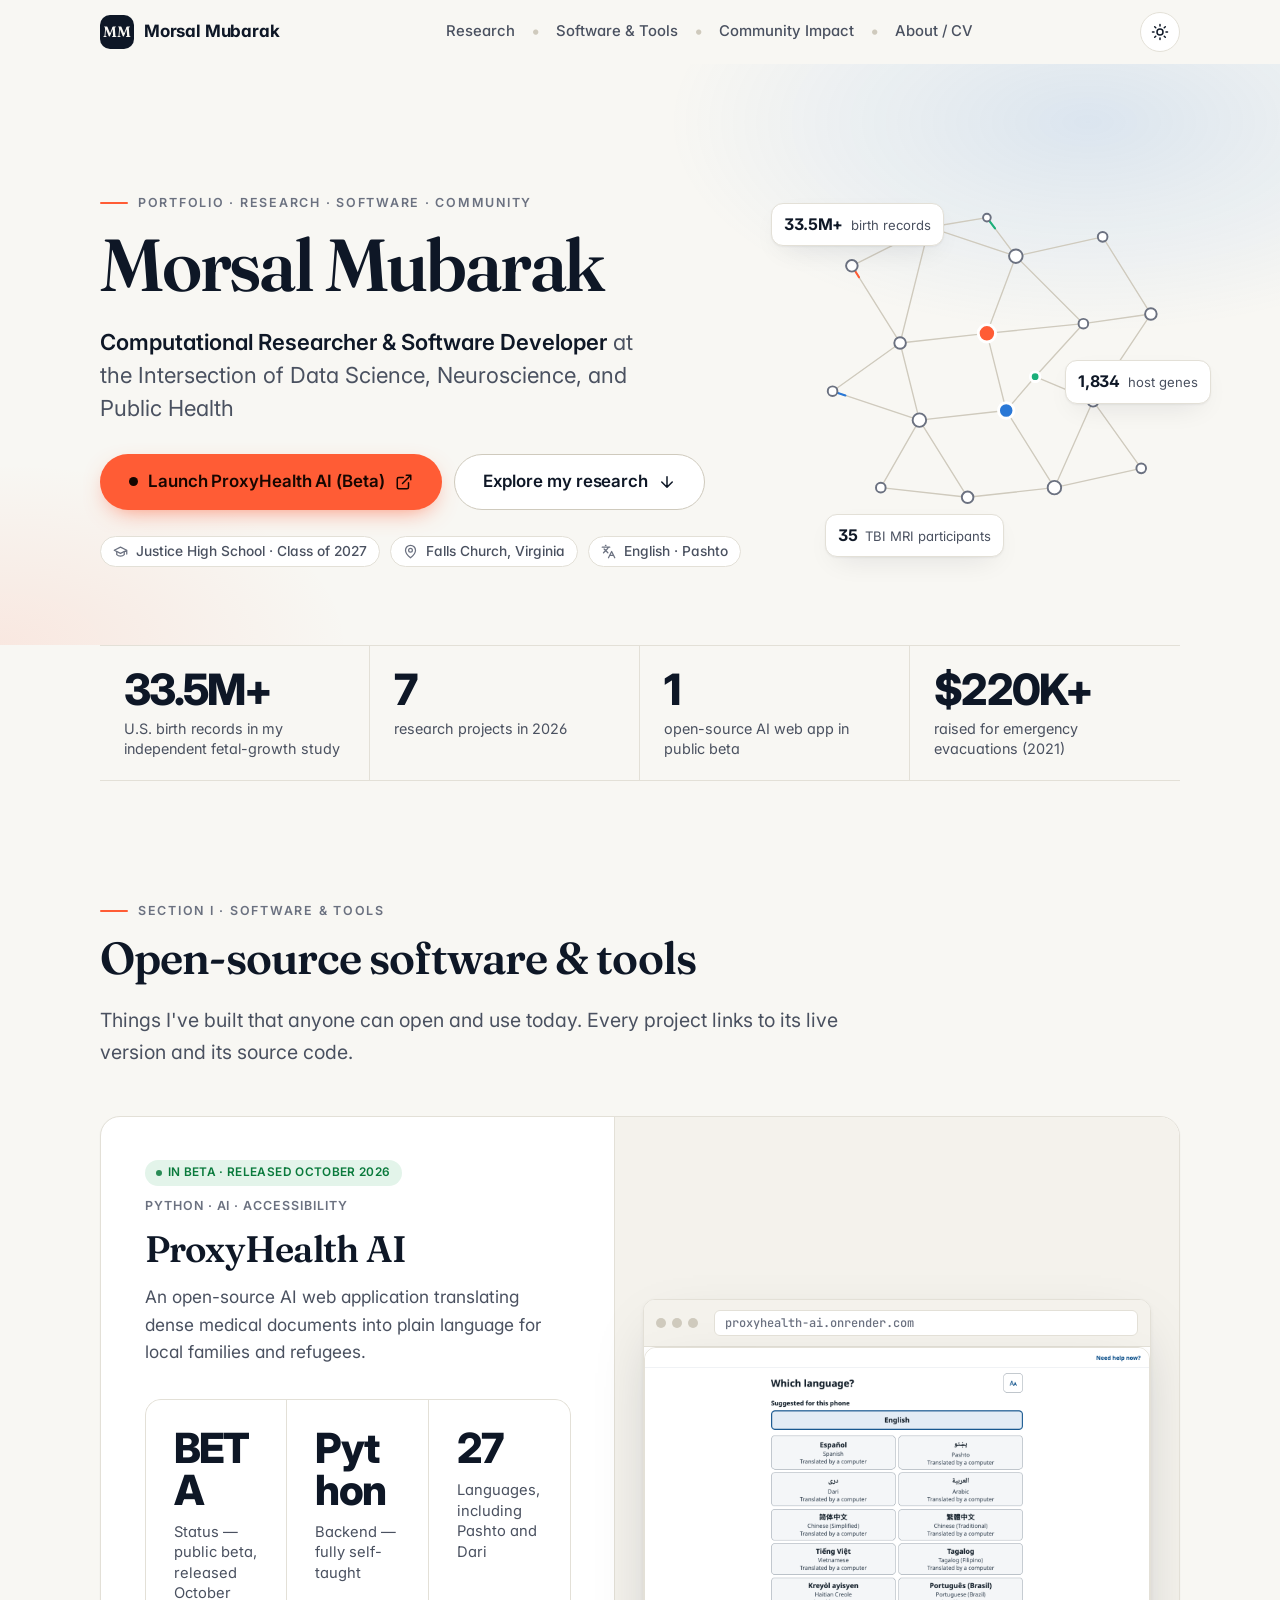
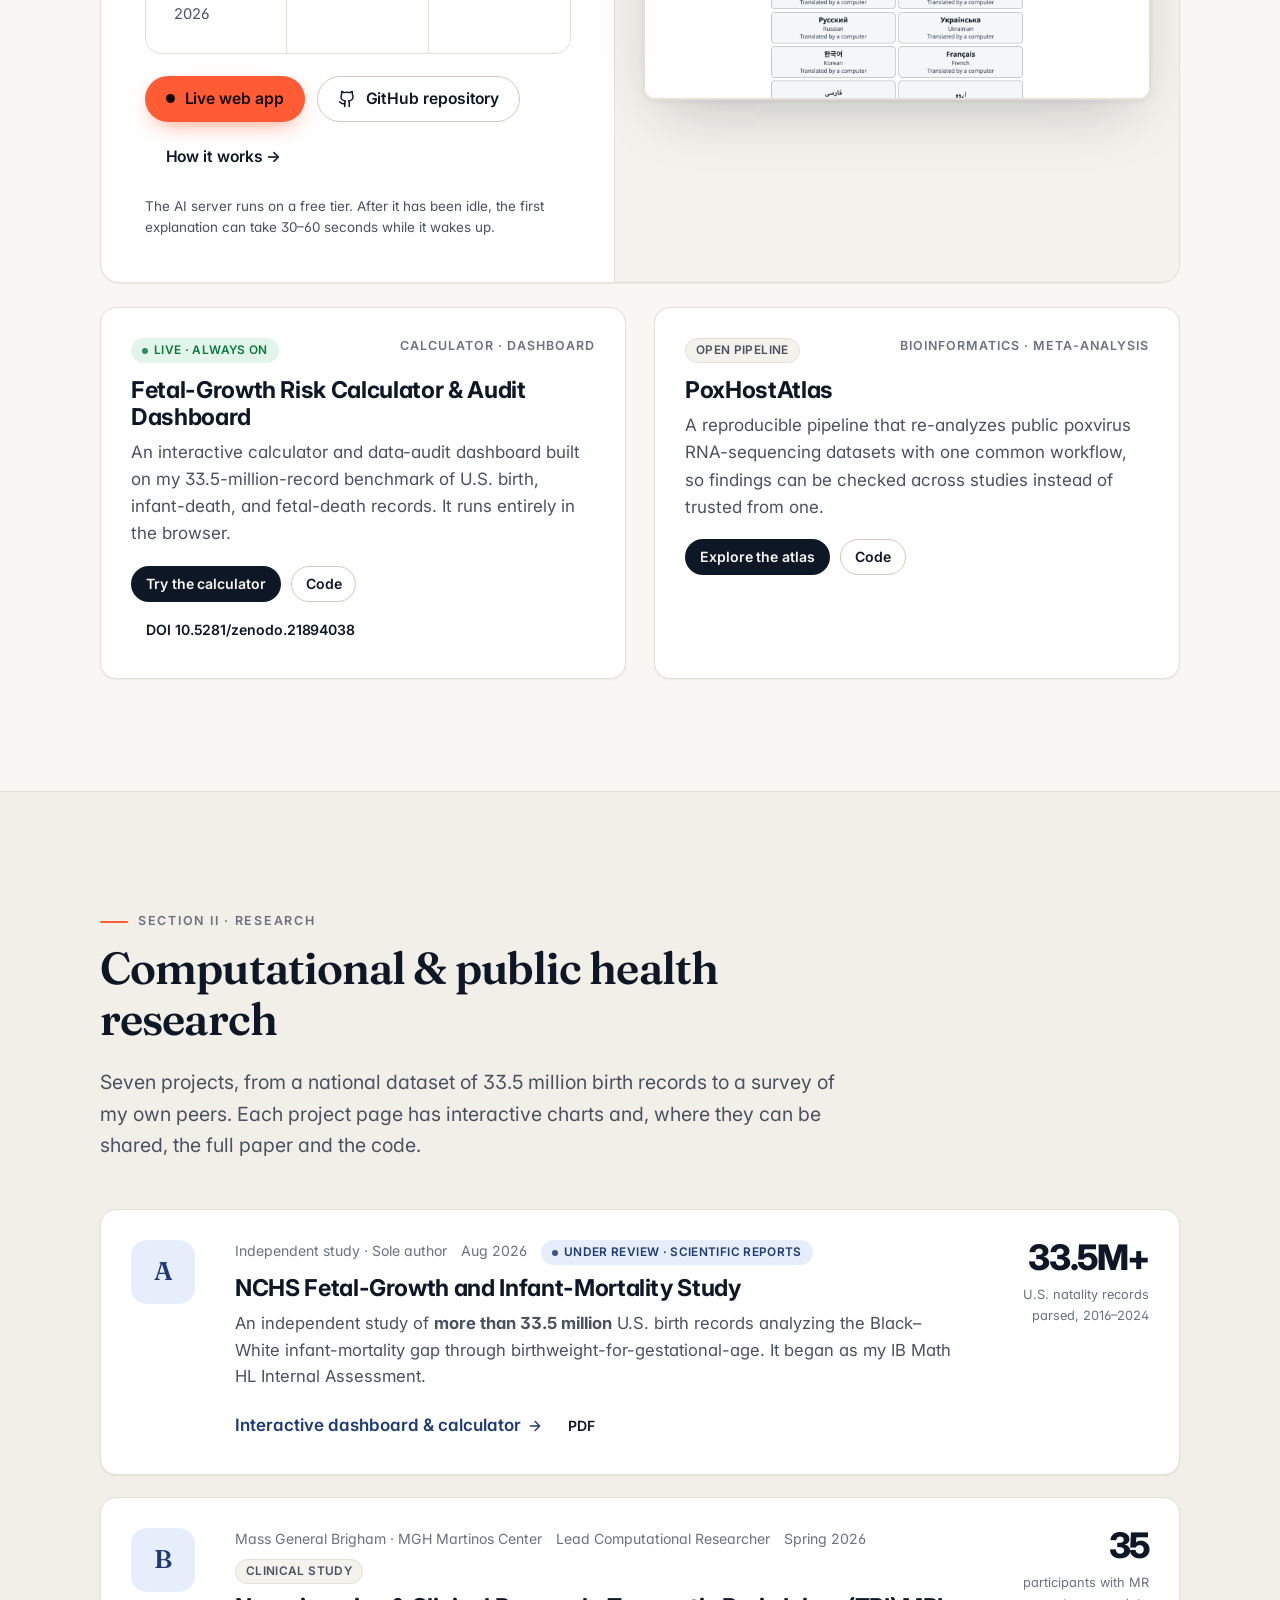
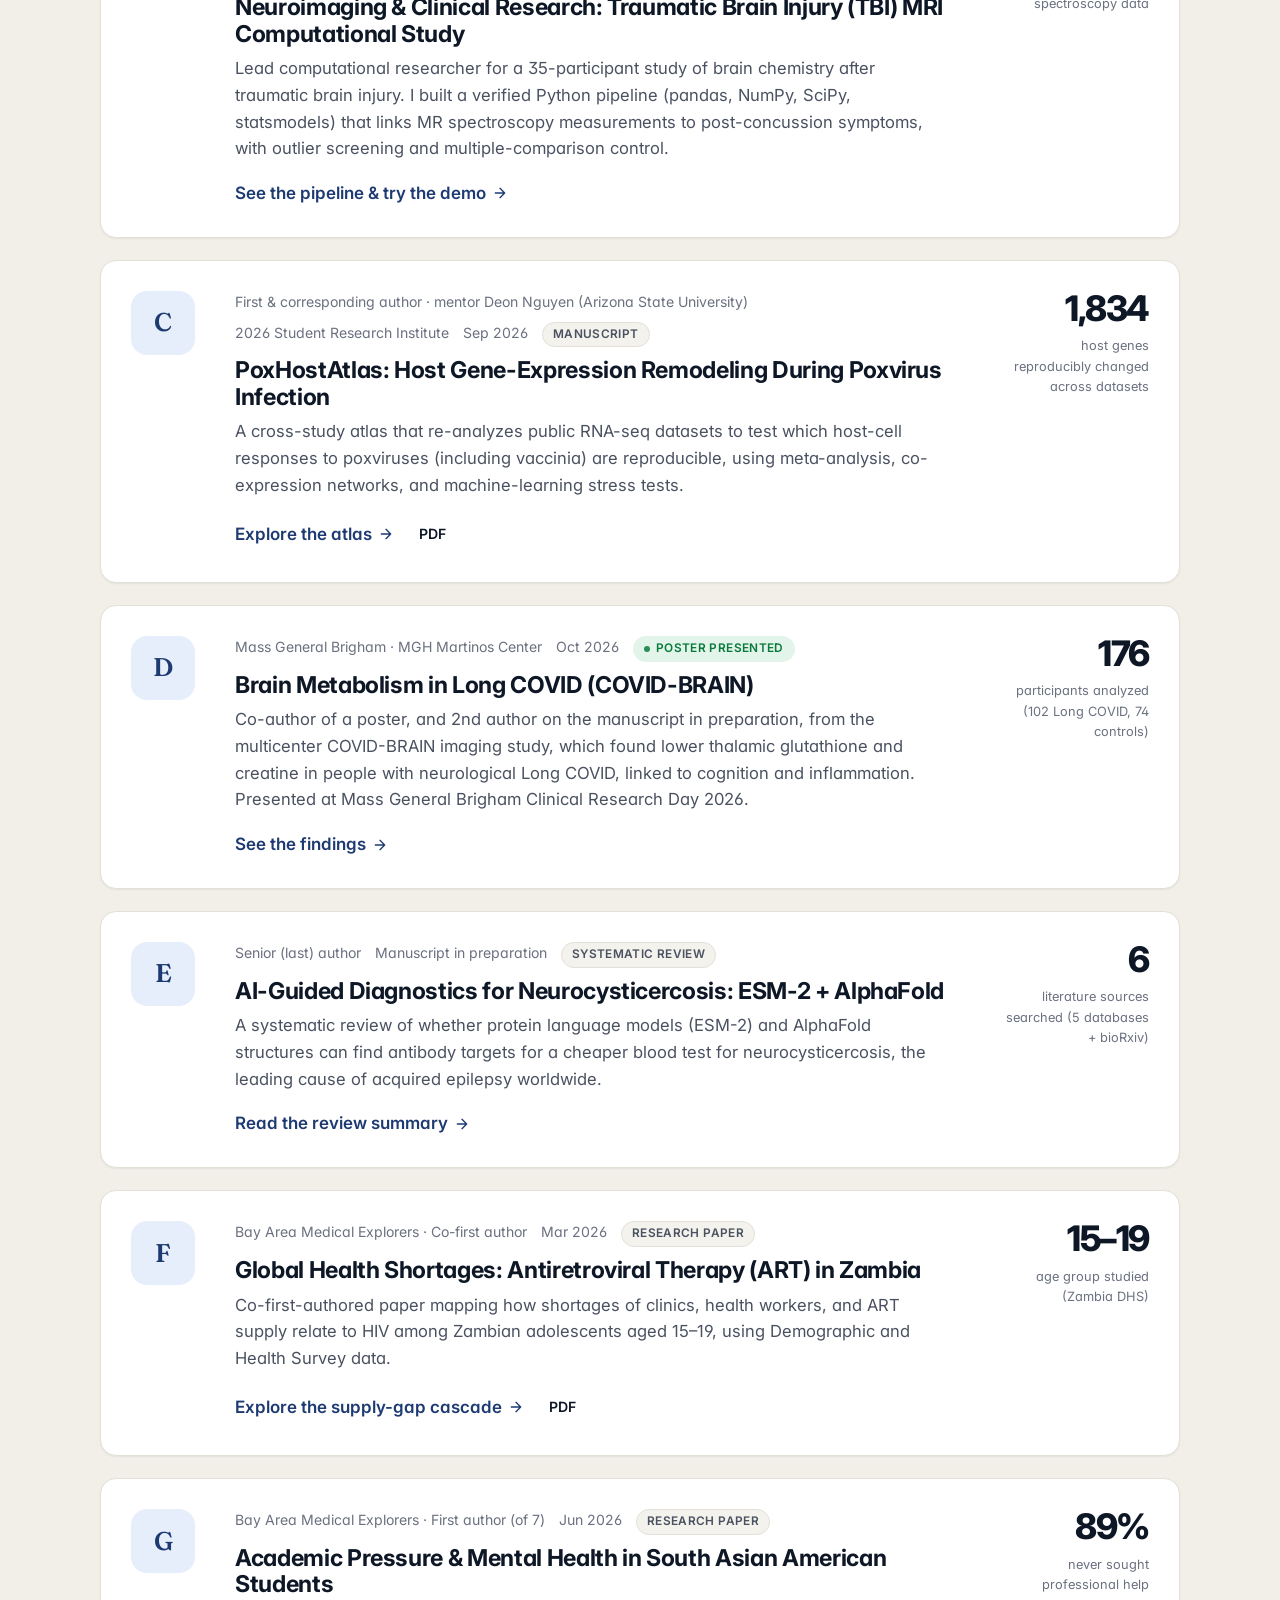
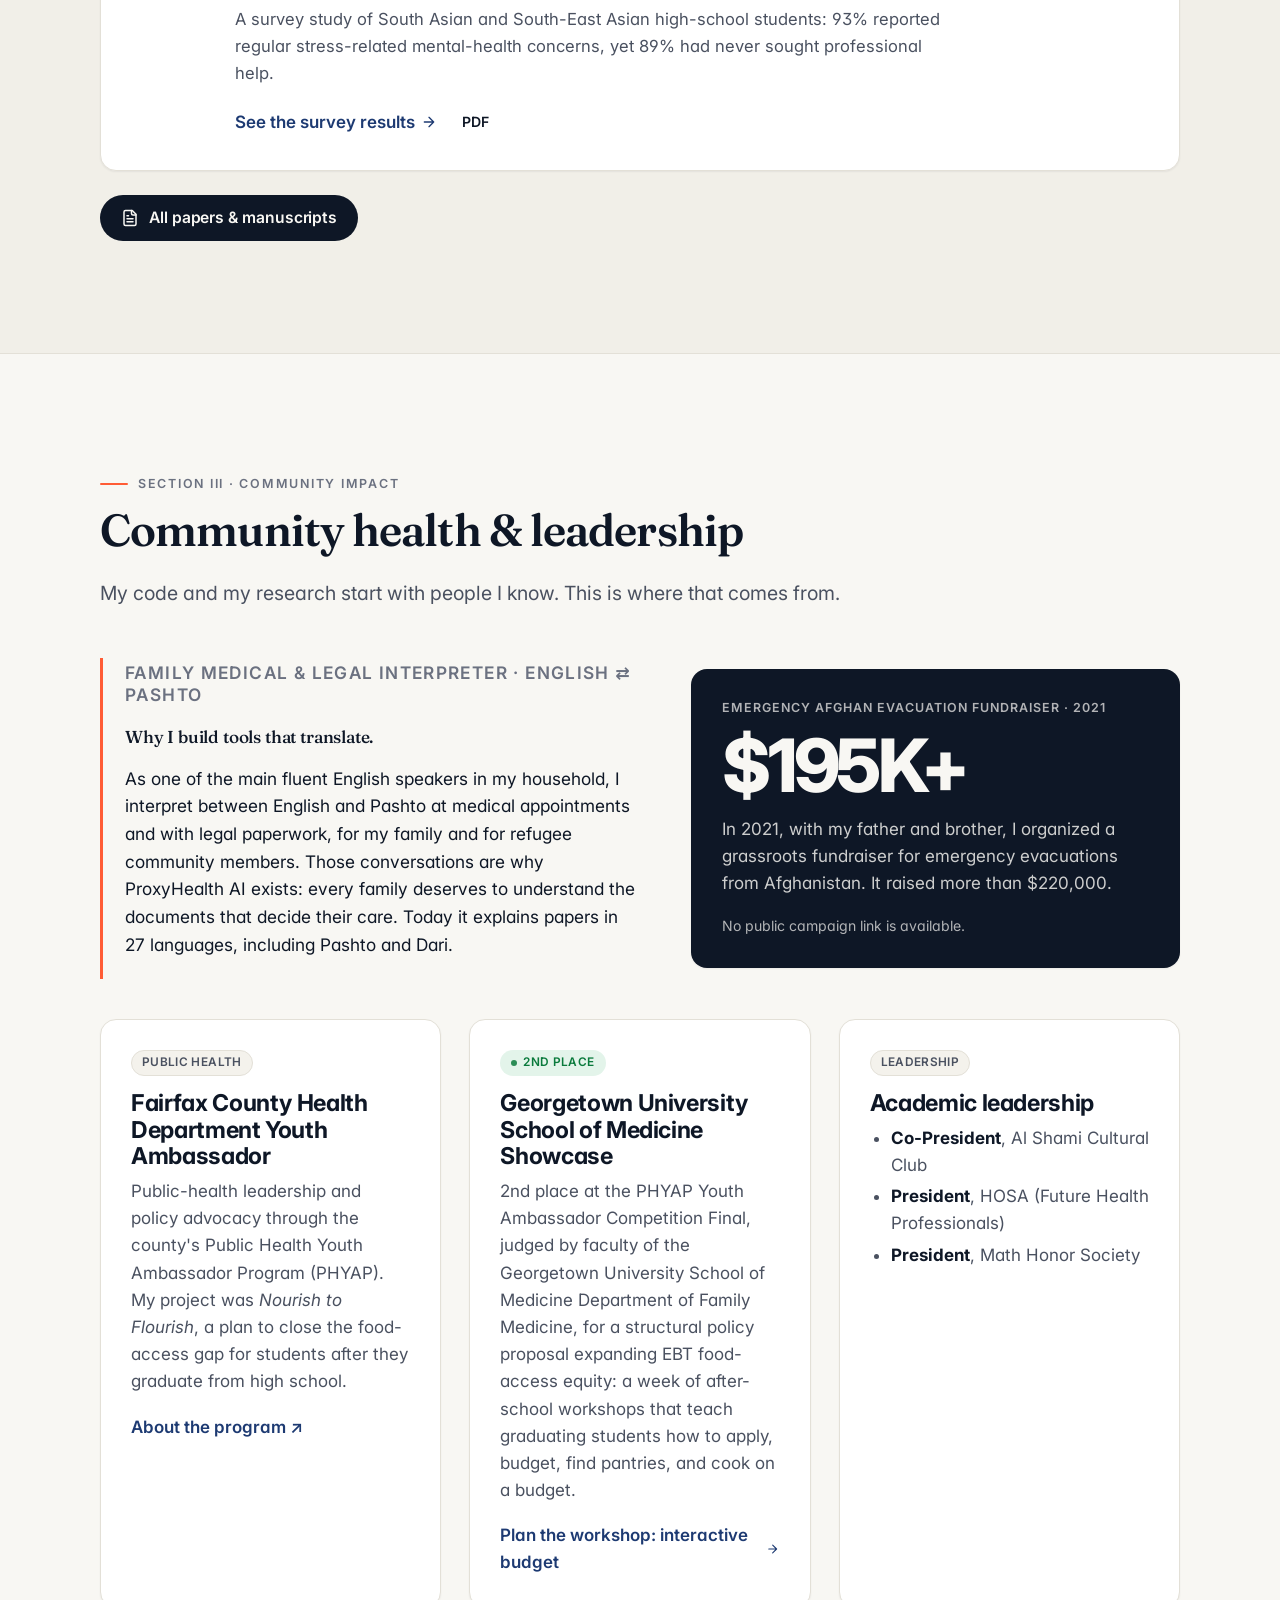
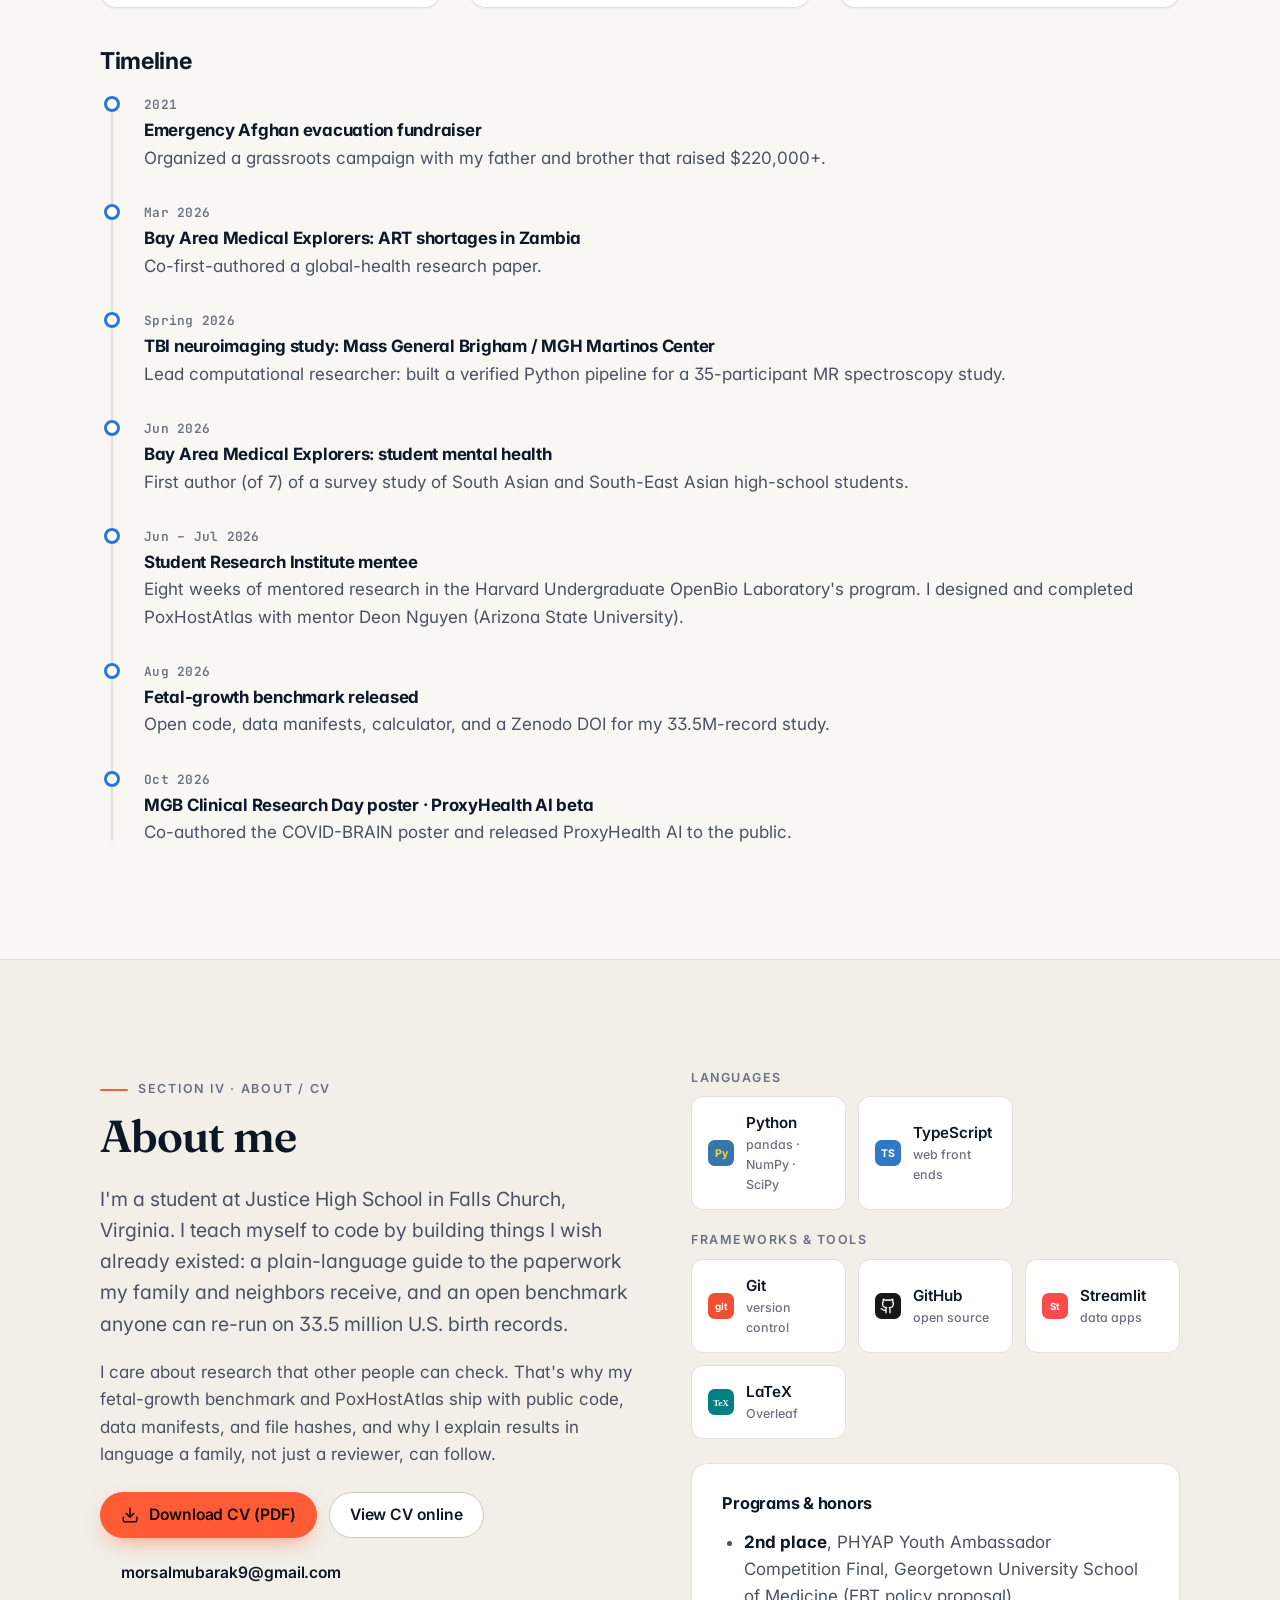
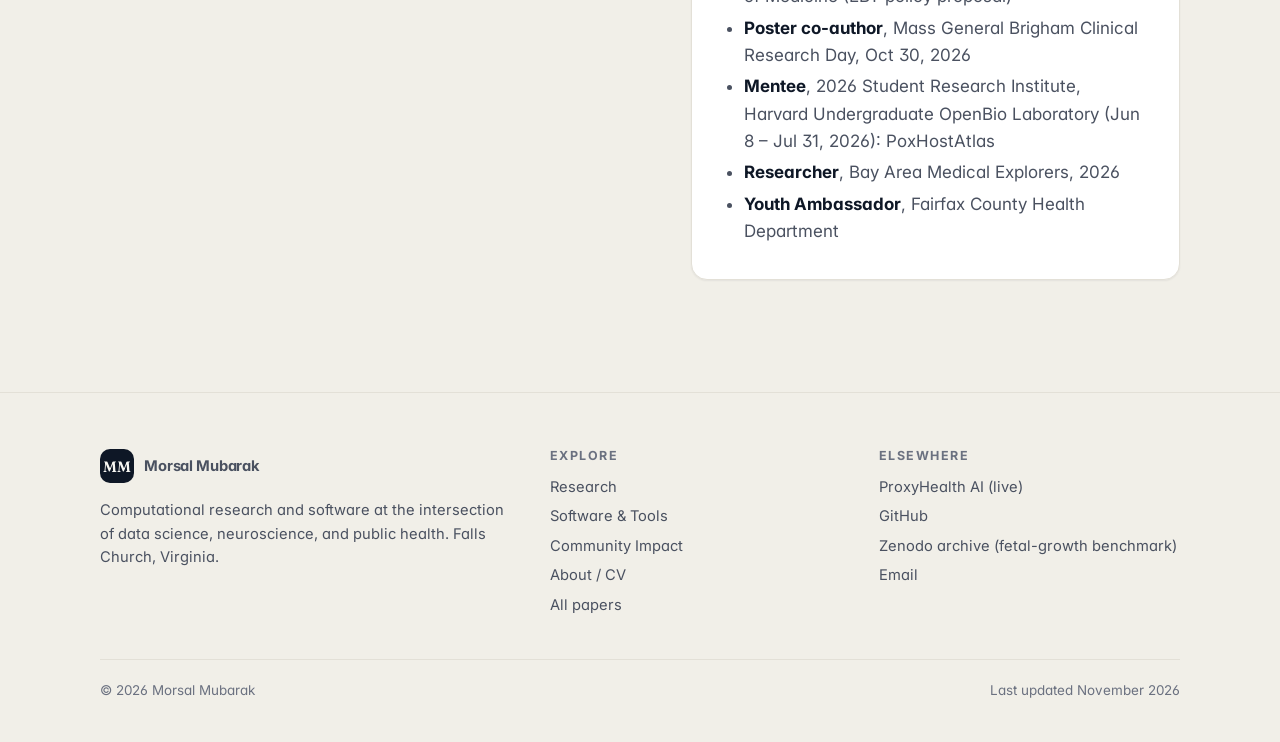
==== commit 731145d0: "COVID-BRAIN credit: co-author on poster, 2nd author on manuscript Co-Authored-By: Claude Opus 5.5 <n" ====
--- a/index.html
+++ b/index.html
@@ -227,7 +227,7 @@
             <div>
               <div class="meta-line"><span>Mass General Brigham · MGH Martinos Center</span><span>Oct 2026</span><span class="badge live">Poster presented</span></div>
               <h3 id="pC"><a href="research/covid-brain.html" style="color:inherit;text-decoration:none">Brain Metabolism in Long COVID (COVID-BRAIN)</a></h3>
-              <p class="hook">Third author on a poster from the multicenter COVID-BRAIN imaging study, which found lower thalamic glutathione and creatine in people with neurological Long COVID, linked to cognition and inflammation. Presented at Mass General Brigham Clinical Research Day 2026.</p>
+              <p class="hook">Co-author of a poster, and 2nd author on the manuscript in preparation, from the multicenter COVID-BRAIN imaging study, which found lower thalamic glutathione and creatine in people with neurological Long COVID, linked to cognition and inflammation. Presented at Mass General Brigham Clinical Research Day 2026.</p>
               <div class="card-foot">
                 <a class="more" href="research/covid-brain.html">See the findings <svg viewBox="0 0 24 24" fill="none" stroke="currentColor" stroke-width="2" stroke-linecap="round" stroke-linejoin="round" aria-hidden="true"><path d="M5 12h14M12 5l7 7-7 7"/></svg></a>
               </div>
@@ -342,7 +342,7 @@
             <li><span class="when">Jun 2026</span><h4>Bay Area Medical Explorers: student mental health</h4><p>First author (of 7) of a survey study of South Asian and South-East Asian high-school students.</p></li>
             <li><span class="when">Jun – Jul 2026</span><h4>Student Research Institute mentee</h4><p>Eight weeks of mentored research in the Harvard Undergraduate OpenBio Laboratory's program. I designed and completed PoxHostAtlas with mentor Deon Nguyen (Arizona State University).</p></li>
             <li><span class="when">Aug 2026</span><h4>Fetal-growth benchmark released</h4><p>Open code, data manifests, calculator, and a Zenodo DOI for my 33.5M-record study.</p></li>
-            <li><span class="when">Oct 2026</span><h4>MGB Clinical Research Day poster · ProxyHealth AI beta</h4><p>Co-authored the COVID-BRAIN poster (3rd author) and released ProxyHealth AI to the public.</p></li>
+            <li><span class="when">Oct 2026</span><h4>MGB Clinical Research Day poster · ProxyHealth AI beta</h4><p>Co-authored the COVID-BRAIN poster and released ProxyHealth AI to the public.</p></li>
           </ol>
         </div>
       </div>
@@ -388,7 +388,7 @@
               <h4 class="mb-2">Programs &amp; honors</h4>
               <ul class="mb-0" style="color:var(--ink-2)">
                 <li><strong style="color:var(--ink)">2nd place</strong>, PHYAP Youth Ambassador Competition Final, Georgetown University School of Medicine (EBT policy proposal)</li>
-                <li><strong style="color:var(--ink)">Poster co-author (3rd author)</strong>, Mass General Brigham Clinical Research Day, Oct 30, 2026</li>
+                <li><strong style="color:var(--ink)">Poster co-author</strong>, Mass General Brigham Clinical Research Day, Oct 30, 2026</li>
                 <li><strong style="color:var(--ink)">Mentee</strong>, 2026 Student Research Institute, Harvard Undergraduate OpenBio Laboratory (Jun 8 – Jul 31, 2026): PoxHostAtlas</li>
                 <li><strong style="color:var(--ink)">Researcher</strong>, Bay Area Medical Explorers, 2026</li>
                 <li><strong style="color:var(--ink)">Youth Ambassador</strong>, Fairfax County Health Department</li>
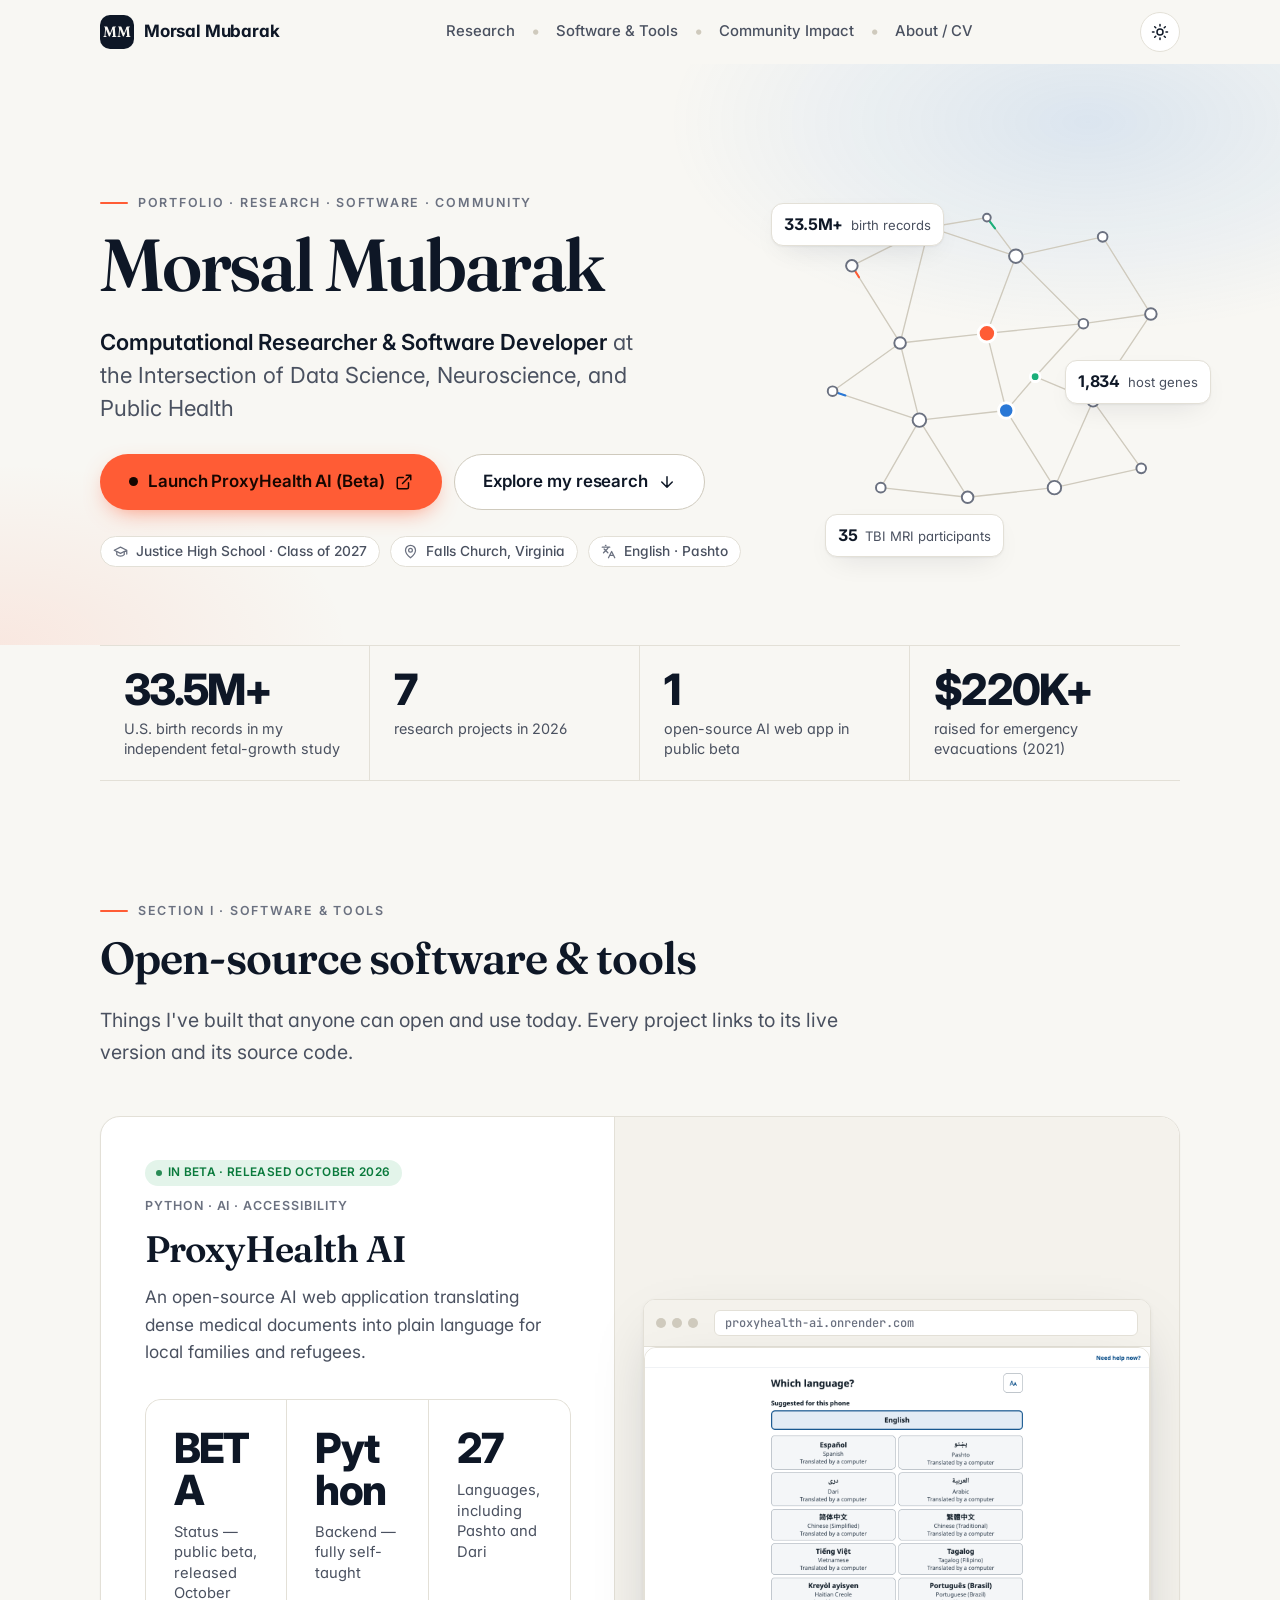
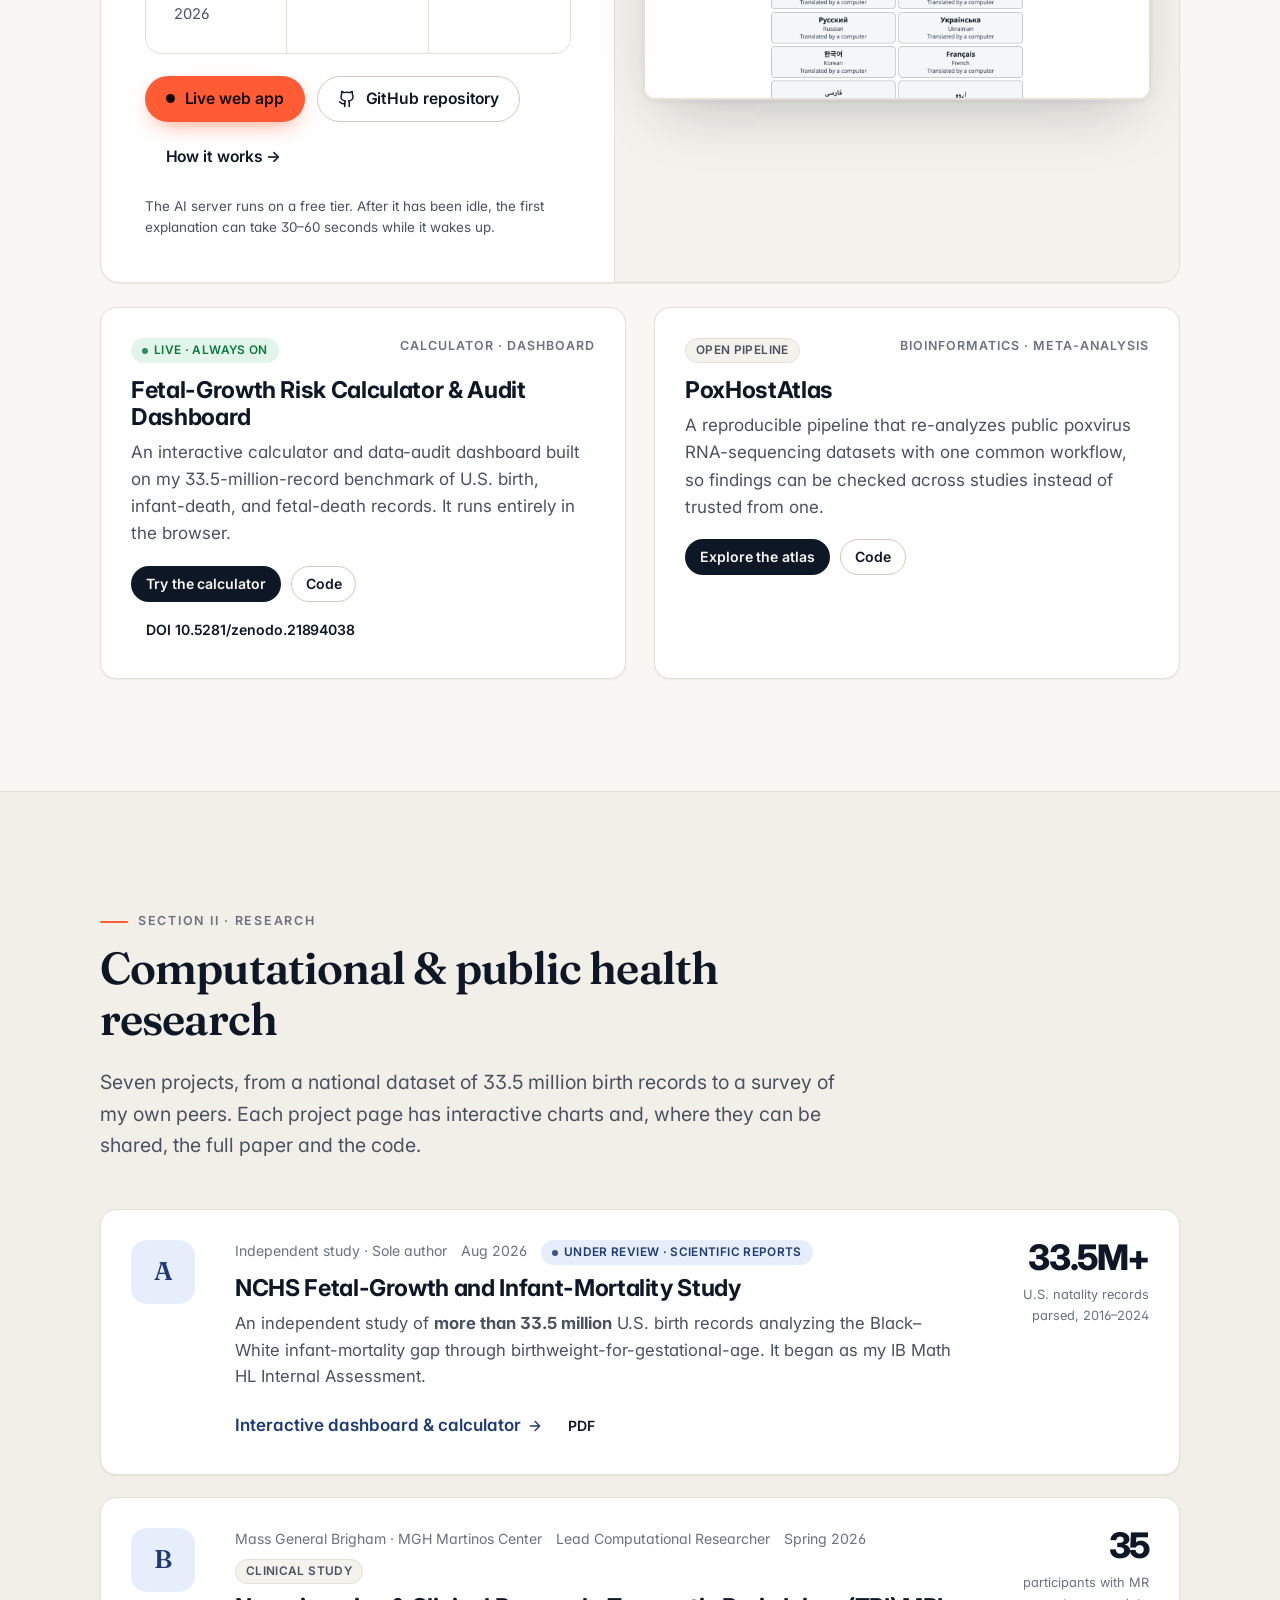
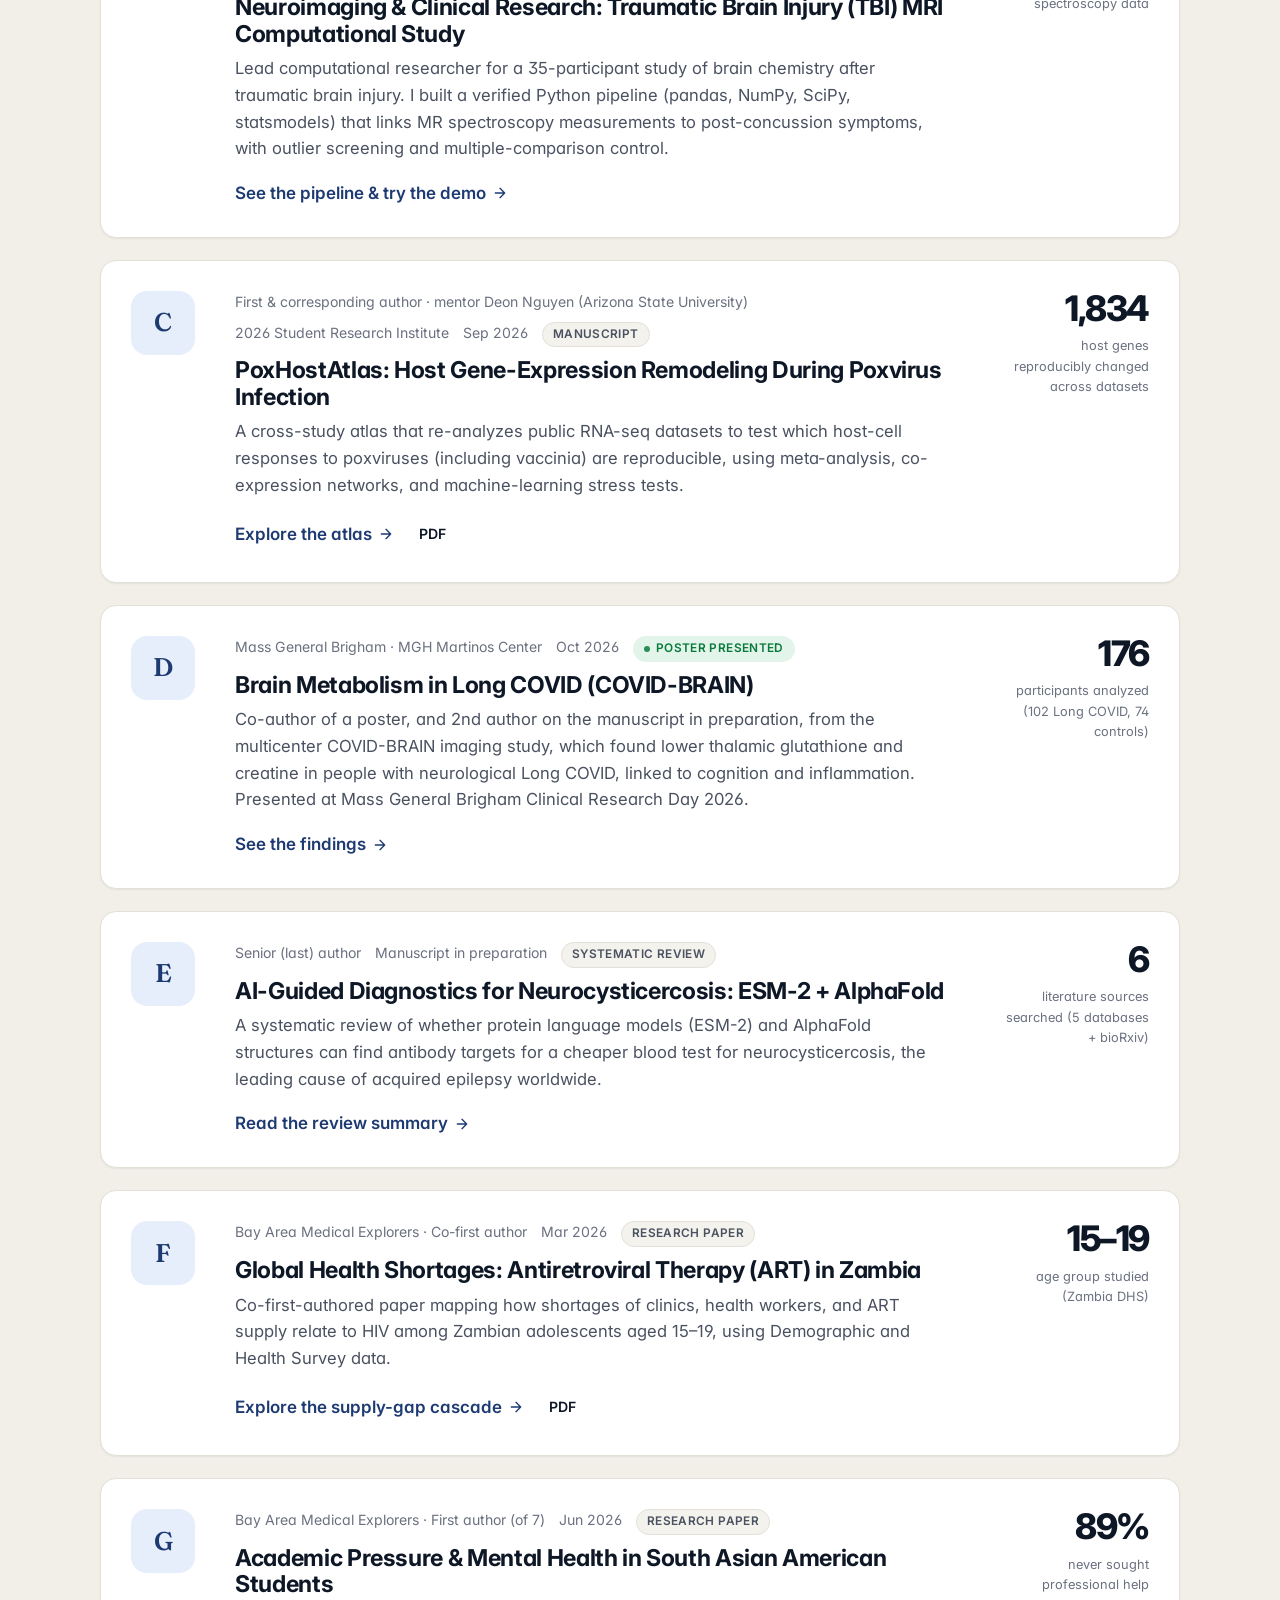
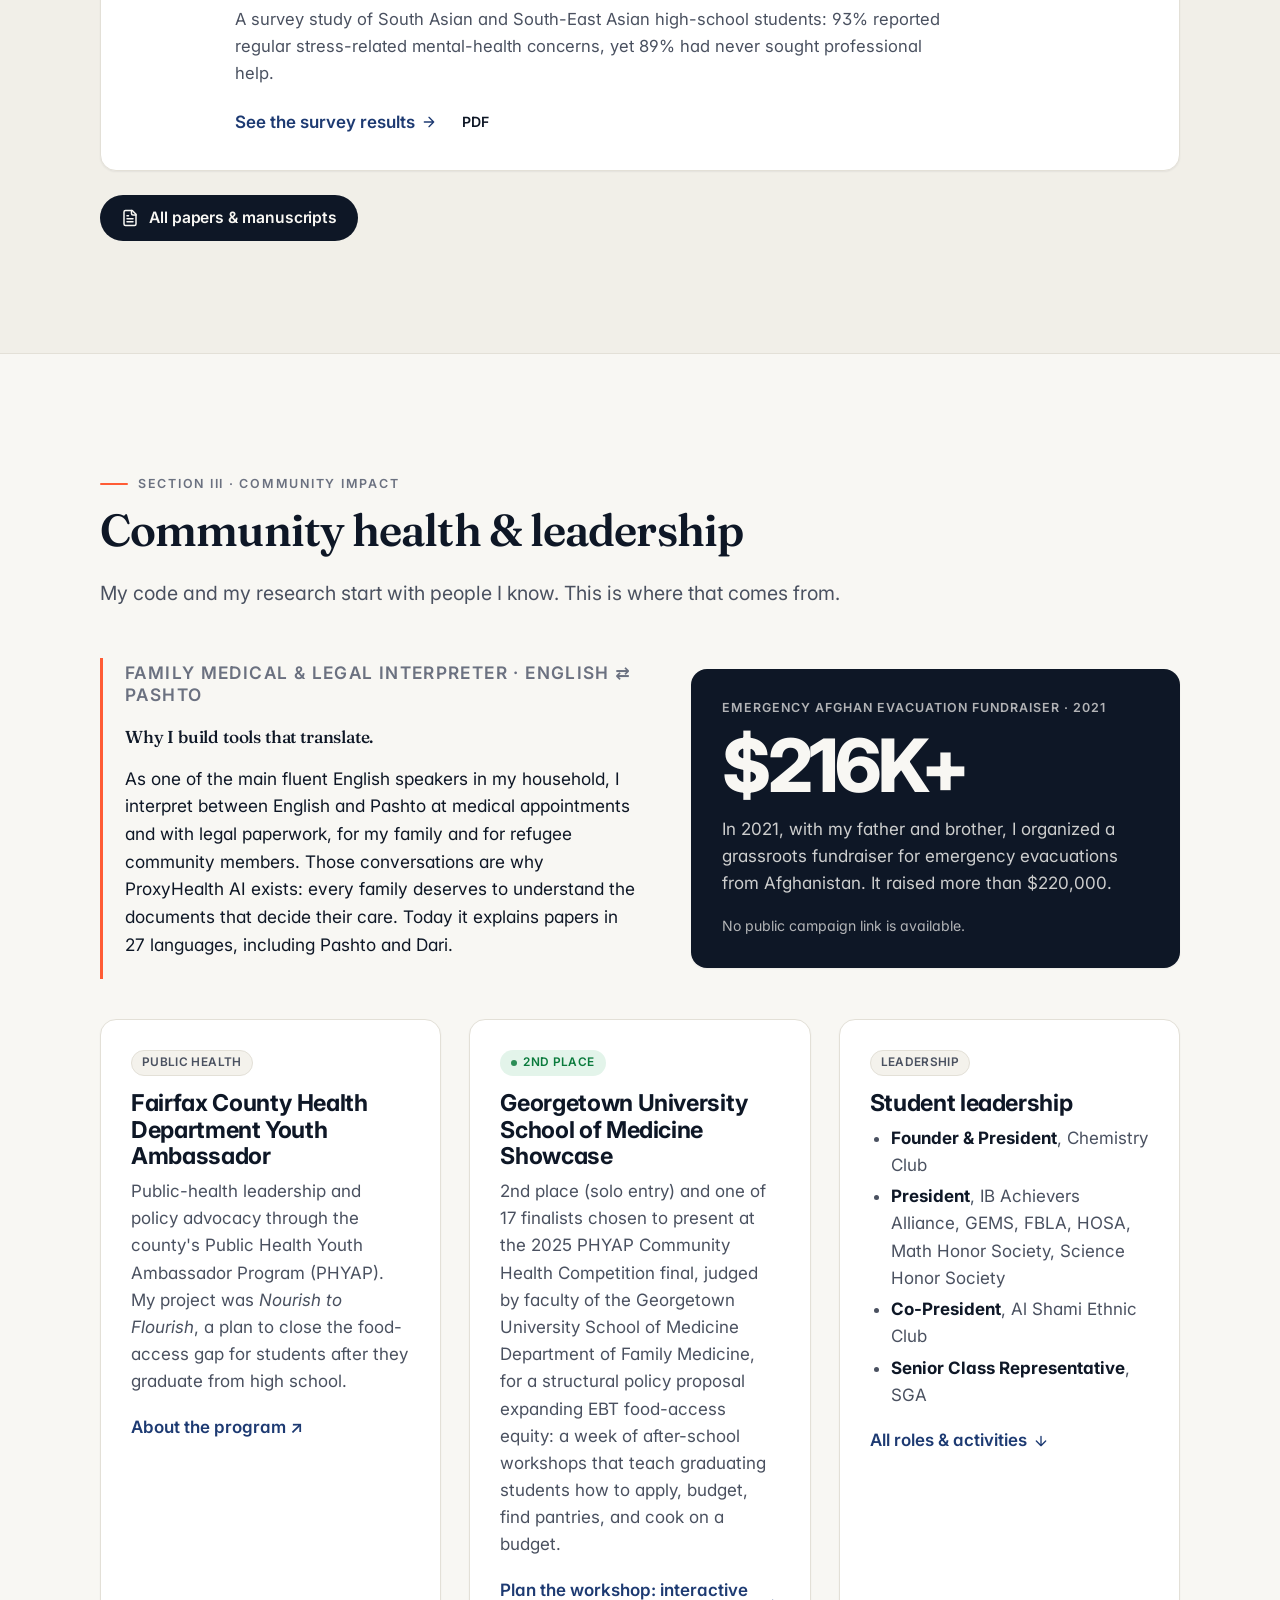
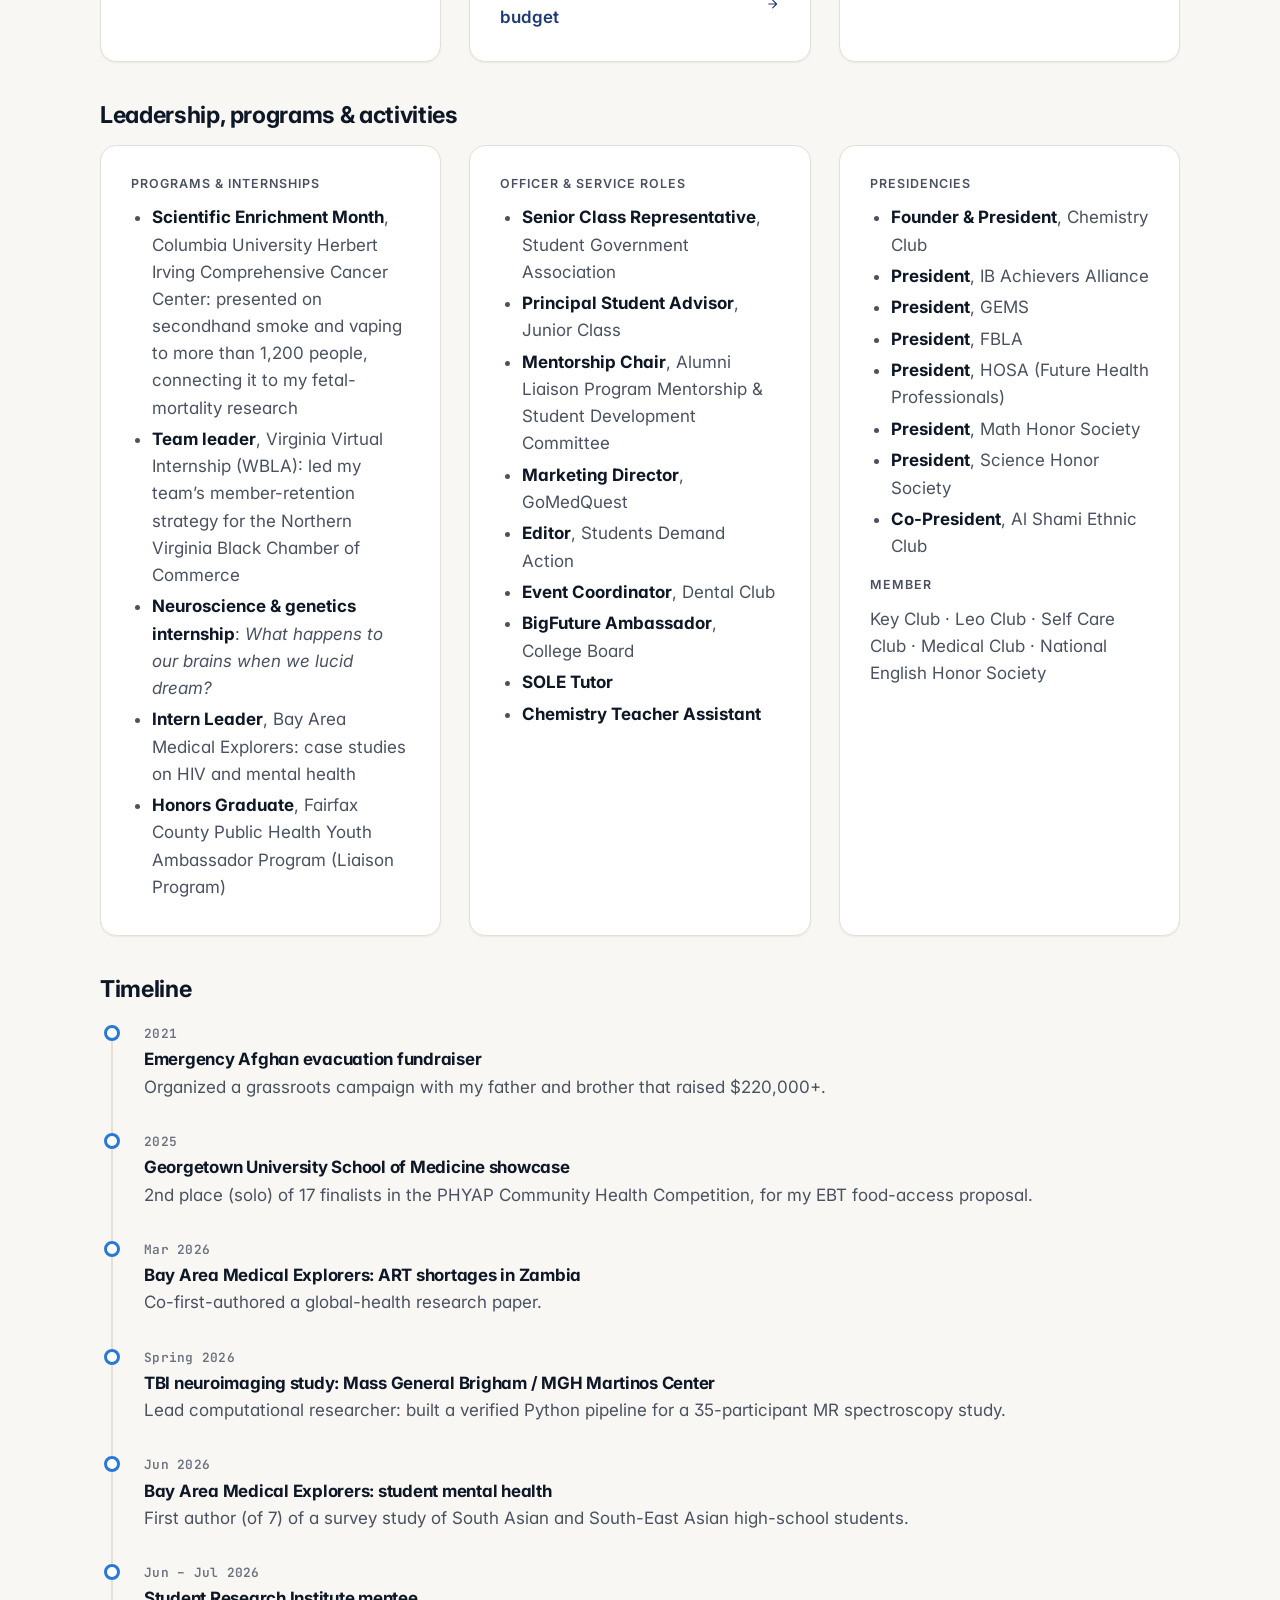
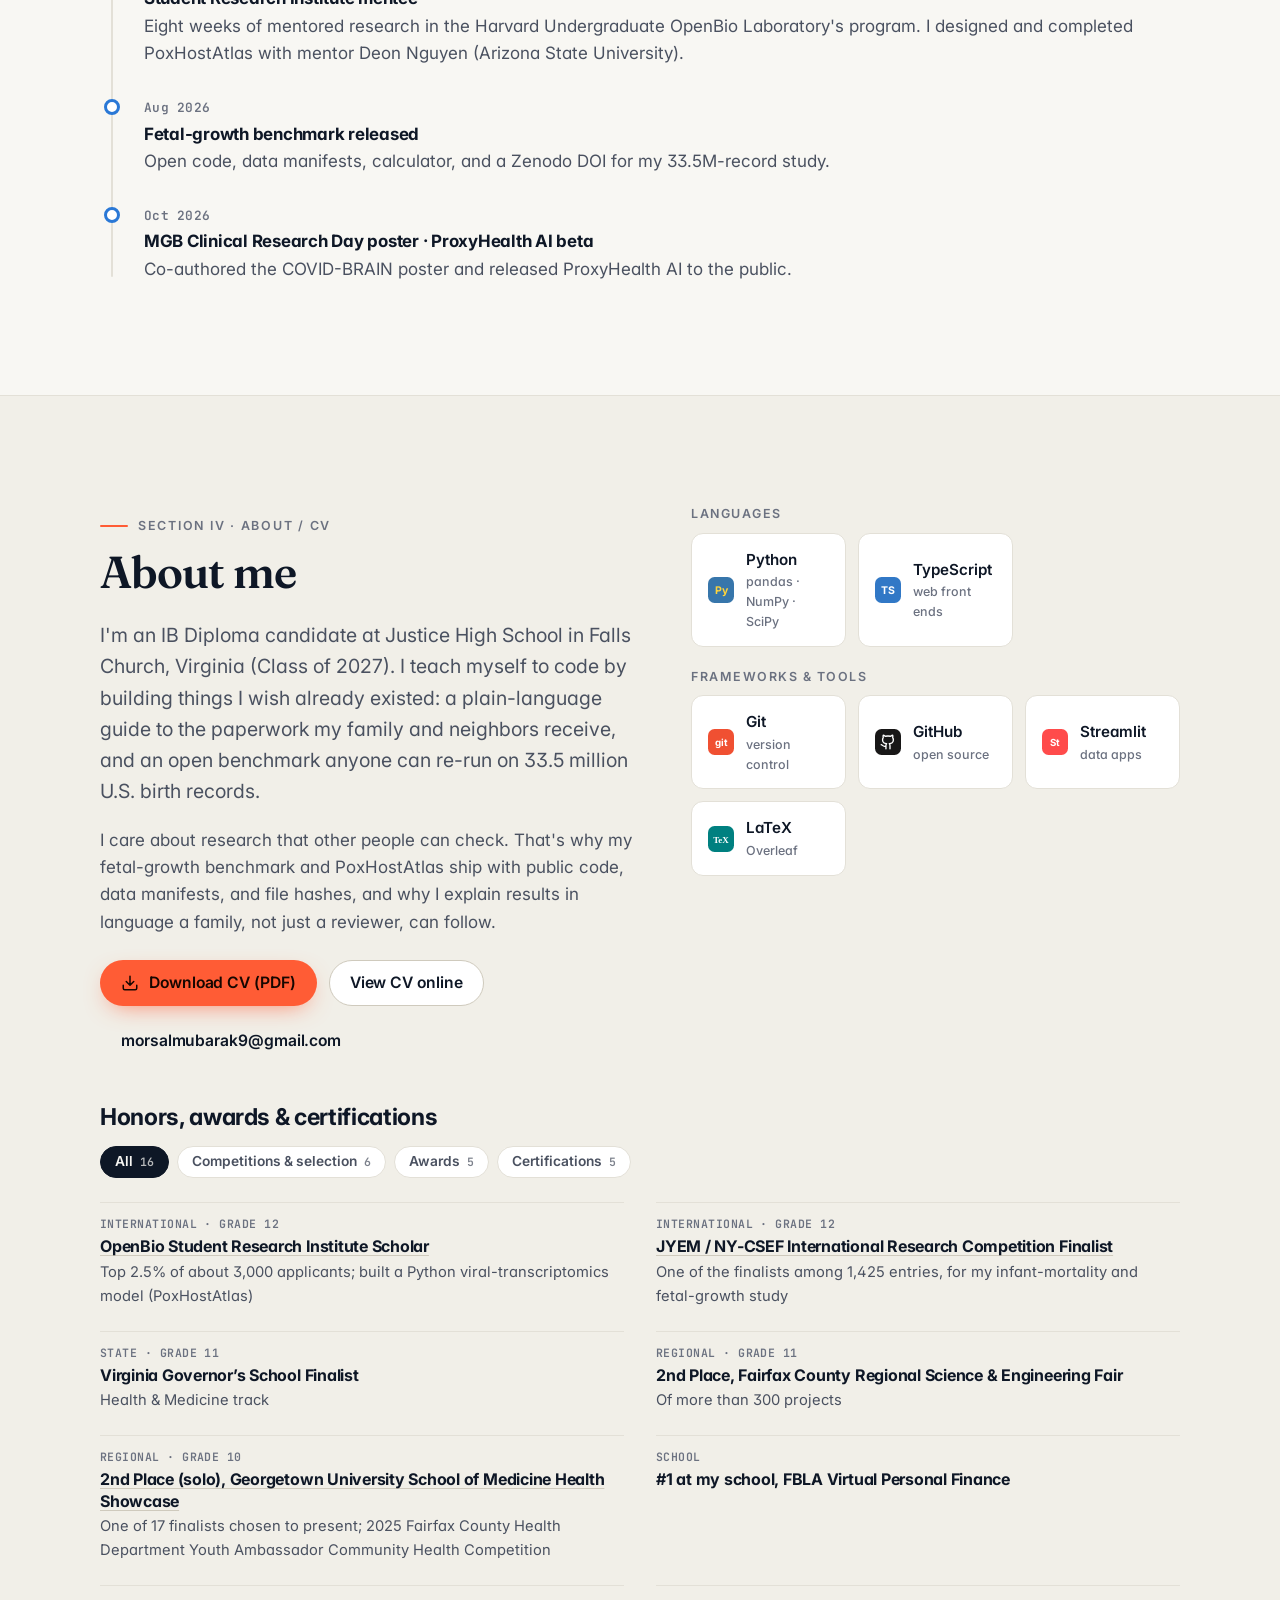
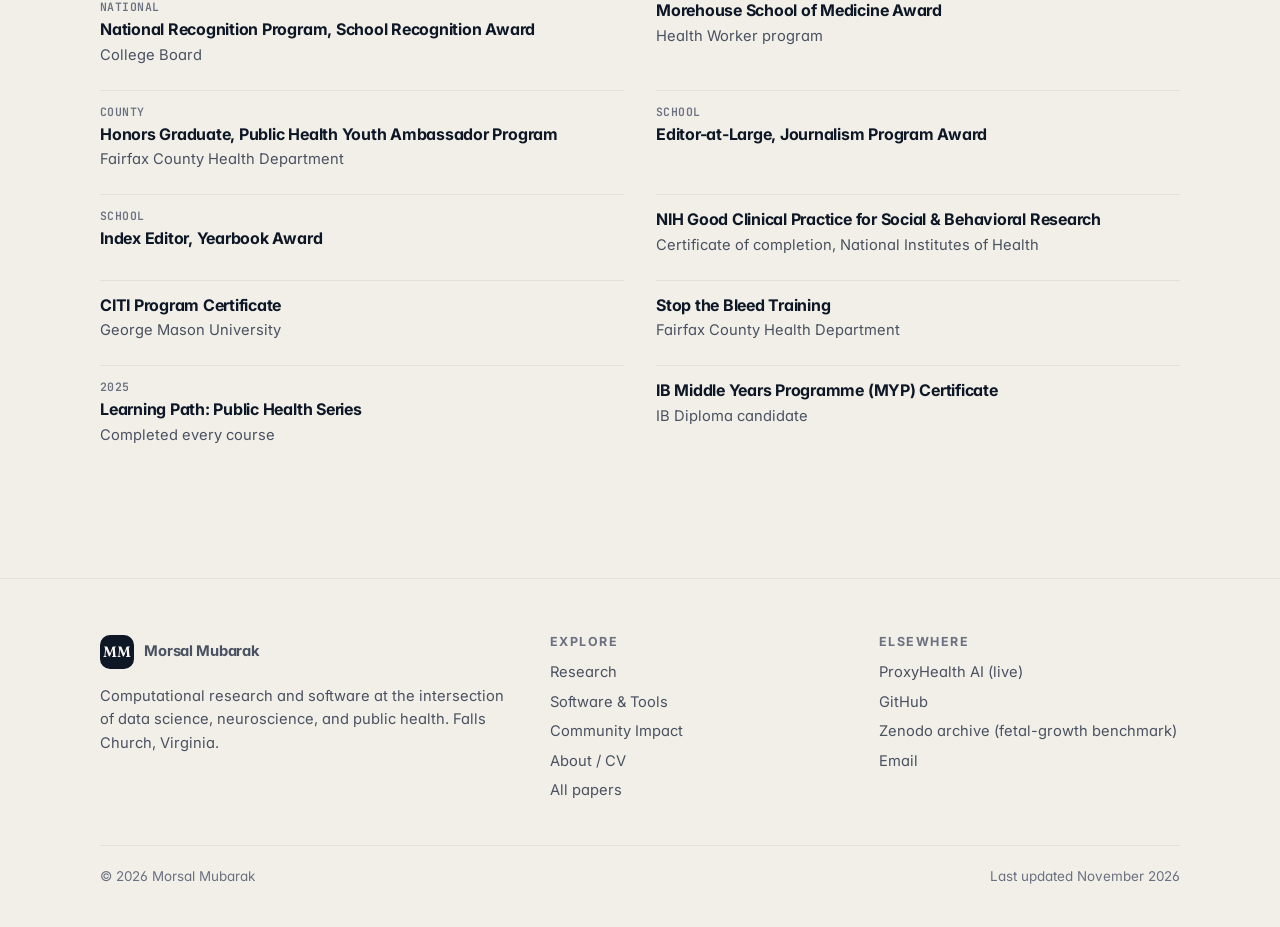
==== commit 969a383e: "Add honors, leadership roles, activities and certifications Co-Authored-By: Claude Opus 5.5 <noreply" ====
--- a/index.html
+++ b/index.html
@@ -319,24 +319,72 @@
           <article class="card interactive reveal">
             <div class="card-top"><span class="badge live">2nd place</span></div>
             <h3>Georgetown University School of Medicine Showcase</h3>
-            <p>2nd place at the PHYAP Youth Ambassador Competition Final, judged by faculty of the Georgetown University School of Medicine Department of Family Medicine, for a structural policy proposal expanding EBT food-access equity: a week of after-school workshops that teach graduating students how to apply, budget, find pantries, and cook on a budget.</p>
+            <p>2nd place (solo entry) and one of 17 finalists chosen to present at the 2025 PHYAP Community Health Competition final, judged by faculty of the Georgetown University School of Medicine Department of Family Medicine, for a structural policy proposal expanding EBT food-access equity: a week of after-school workshops that teach graduating students how to apply, budget, find pantries, and cook on a budget.</p>
             <div class="card-foot"><a class="more" href="community/ebt-proposal.html">Plan the workshop: interactive budget <svg viewBox="0 0 24 24" fill="none" stroke="currentColor" stroke-width="2" stroke-linecap="round" stroke-linejoin="round" aria-hidden="true"><path d="M5 12h14M12 5l7 7-7 7"/></svg></a></div>
           </article>
           <article class="card reveal">
             <div class="card-top"><span class="badge plain">Leadership</span></div>
-            <h3>Academic leadership</h3>
+            <h3>Student leadership</h3>
             <ul class="mt-1" style="color:var(--ink-2)">
-              <li><strong style="color:var(--ink)">Co-President</strong>, Al Shami Cultural Club</li>
-              <li><strong style="color:var(--ink)">President</strong>, HOSA (Future Health Professionals)</li>
-              <li><strong style="color:var(--ink)">President</strong>, Math Honor Society</li>
+              <li><strong style="color:var(--ink)">Founder &amp; President</strong>, Chemistry Club</li>
+              <li><strong style="color:var(--ink)">President</strong>, IB Achievers Alliance, GEMS, FBLA, HOSA, Math Honor Society, Science Honor Society</li>
+              <li><strong style="color:var(--ink)">Co-President</strong>, Al Shami Ethnic Club</li>
+              <li><strong style="color:var(--ink)">Senior Class Representative</strong>, SGA</li>
             </ul>
-          </article>
+            <div class="card-foot"><a class="more" href="#activities">All roles &amp; activities <svg viewBox="0 0 24 24" fill="none" stroke="currentColor" stroke-width="2" stroke-linecap="round" stroke-linejoin="round" aria-hidden="true"><path d="M12 5v14M5 12l7 7 7-7"/></svg></a></div>
+          </article>
+        </div>
+
+        <div class="mt-4 reveal" id="activities">
+          <h3 class="mb-2">Leadership, programs &amp; activities</h3>
+          <div class="grid grid-3">
+            <div class="card">
+              <p class="card-kicker">Programs &amp; internships</p>
+              <ul class="mt-1 mb-0" style="color:var(--ink-2)">
+                <li><strong style="color:var(--ink)">Scientific Enrichment Month</strong>, Columbia University Herbert Irving Comprehensive Cancer Center: presented on secondhand smoke and vaping to more than 1,200 people, connecting it to my fetal-mortality research</li>
+                <li><strong style="color:var(--ink)">Team leader</strong>, Virginia Virtual Internship (WBLA): led my team&rsquo;s member-retention strategy for the Northern Virginia Black Chamber of Commerce</li>
+                <li><strong style="color:var(--ink)">Neuroscience &amp; genetics internship</strong>: <em>What happens to our brains when we lucid dream?</em></li>
+                <li><strong style="color:var(--ink)">Intern Leader</strong>, Bay Area Medical Explorers: case studies on HIV and mental health</li>
+                <li><strong style="color:var(--ink)">Honors Graduate</strong>, Fairfax County Public Health Youth Ambassador Program (Liaison Program)</li>
+              </ul>
+            </div>
+            <div class="card">
+              <p class="card-kicker">Officer &amp; service roles</p>
+              <ul class="mt-1 mb-0" style="color:var(--ink-2)">
+                <li><strong style="color:var(--ink)">Senior Class Representative</strong>, Student Government Association</li>
+                <li><strong style="color:var(--ink)">Principal Student Advisor</strong>, Junior Class</li>
+                <li><strong style="color:var(--ink)">Mentorship Chair</strong>, Alumni Liaison Program Mentorship &amp; Student Development Committee</li>
+                <li><strong style="color:var(--ink)">Marketing Director</strong>, GoMedQuest</li>
+                <li><strong style="color:var(--ink)">Editor</strong>, Students Demand Action</li>
+                <li><strong style="color:var(--ink)">Event Coordinator</strong>, Dental Club</li>
+                <li><strong style="color:var(--ink)">BigFuture Ambassador</strong>, College Board</li>
+                <li><strong style="color:var(--ink)">SOLE Tutor</strong></li>
+                <li><strong style="color:var(--ink)">Chemistry Teacher Assistant</strong></li>
+              </ul>
+            </div>
+            <div class="card">
+              <p class="card-kicker">Presidencies</p>
+              <ul class="mt-1" style="color:var(--ink-2)">
+                <li><strong style="color:var(--ink)">Founder &amp; President</strong>, Chemistry Club</li>
+                <li><strong style="color:var(--ink)">President</strong>, IB Achievers Alliance</li>
+                <li><strong style="color:var(--ink)">President</strong>, GEMS</li>
+                <li><strong style="color:var(--ink)">President</strong>, FBLA</li>
+                <li><strong style="color:var(--ink)">President</strong>, HOSA (Future Health Professionals)</li>
+                <li><strong style="color:var(--ink)">President</strong>, Math Honor Society</li>
+                <li><strong style="color:var(--ink)">President</strong>, Science Honor Society</li>
+                <li><strong style="color:var(--ink)">Co-President</strong>, Al Shami Ethnic Club</li>
+              </ul>
+              <p class="card-kicker mt-2">Member</p>
+              <p class="mb-0" style="color:var(--ink-2)">Key Club · Leo Club · Self Care Club · Medical Club · National English Honor Society</p>
+            </div>
+          </div>
         </div>
 
         <div class="mt-4 reveal">
           <h3 class="mb-2">Timeline</h3>
           <ol class="timeline">
             <li><span class="when">2021</span><h4>Emergency Afghan evacuation fundraiser</h4><p>Organized a grassroots campaign with my father and brother that raised $220,000+.</p></li>
+            <li><span class="when">2025</span><h4>Georgetown University School of Medicine showcase</h4><p>2nd place (solo) of 17 finalists in the PHYAP Community Health Competition, for my EBT food-access proposal.</p></li>
             <li><span class="when">Mar 2026</span><h4>Bay Area Medical Explorers: ART shortages in Zambia</h4><p>Co-first-authored a global-health research paper.</p></li>
             <li><span class="when">Spring 2026</span><h4>TBI neuroimaging study: Mass General Brigham / MGH Martinos Center</h4><p>Lead computational researcher: built a verified Python pipeline for a 35-participant MR spectroscopy study.</p></li>
             <li><span class="when">Jun 2026</span><h4>Bay Area Medical Explorers: student mental health</h4><p>First author (of 7) of a survey study of South Asian and South-East Asian high-school students.</p></li>
@@ -355,7 +403,7 @@
           <div class="reveal">
             <p class="eyebrow">Section IV · About / CV</p>
             <h2 id="about-title">About me</h2>
-            <p class="lede">I'm a student at Justice High School in Falls Church, Virginia. I teach myself to code by building things I wish already existed: a plain-language guide to the paperwork my family and neighbors receive, and an open benchmark anyone can re-run on 33.5 million U.S. birth records.</p>
+            <p class="lede">I'm an IB Diploma candidate at Justice High School in Falls Church, Virginia (Class of 2027). I teach myself to code by building things I wish already existed: a plain-language guide to the paperwork my family and neighbors receive, and an open benchmark anyone can re-run on 33.5 million U.S. birth records.</p>
             <p class="ink-2">I care about research that other people can check. That's why my fetal-growth benchmark and PoxHostAtlas ship with public code, data manifests, and file hashes, and why I explain results in language a family, not just a reviewer, can follow.</p>
             <div class="btn-row mt-3">
               <a class="btn btn-primary" href="cv/Morsal_Mubarak_CV.pdf" download>
@@ -384,17 +432,34 @@
                 <div class="skill"><svg viewBox="0 0 32 32" aria-hidden="true"><rect width="32" height="32" rx="8" fill="#008080"/><text x="16" y="21" text-anchor="middle" font-size="11" font-weight="700" fill="#fff" font-family="Georgia,serif">TeX</text></svg><span>LaTeX<small>Overleaf</small></span></div>
               </div>
             </div>
-            <div class="card mt-3">
-              <h4 class="mb-2">Programs &amp; honors</h4>
-              <ul class="mb-0" style="color:var(--ink-2)">
-                <li><strong style="color:var(--ink)">2nd place</strong>, PHYAP Youth Ambassador Competition Final, Georgetown University School of Medicine (EBT policy proposal)</li>
-                <li><strong style="color:var(--ink)">Poster co-author</strong>, Mass General Brigham Clinical Research Day, Oct 30, 2026</li>
-                <li><strong style="color:var(--ink)">Mentee</strong>, 2026 Student Research Institute, Harvard Undergraduate OpenBio Laboratory (Jun 8 – Jul 31, 2026): PoxHostAtlas</li>
-                <li><strong style="color:var(--ink)">Researcher</strong>, Bay Area Medical Explorers, 2026</li>
-                <li><strong style="color:var(--ink)">Youth Ambassador</strong>, Fairfax County Health Department</li>
-              </ul>
-            </div>
-          </div>
+          </div>
+        </div>
+        <div class="mt-4 reveal" id="honors">
+          <h3 class="mb-2">Honors, awards &amp; certifications</h3>
+          <div class="filters" role="group" aria-label="Filter honors">
+            <button type="button" data-hon="all" aria-pressed="true">All <span class="count">16</span></button>
+            <button type="button" data-hon="competition" aria-pressed="false">Competitions &amp; selection <span class="count">6</span></button>
+            <button type="button" data-hon="award" aria-pressed="false">Awards <span class="count">5</span></button>
+            <button type="button" data-hon="cert" aria-pressed="false">Certifications <span class="count">5</span></button>
+          </div>
+          <ul class="hon-list">
+              <li class="hon" data-cat="competition"><span class="hon-level">International · Grade 12</span><h4><a href="research/poxhostatlas.html">OpenBio Student Research Institute Scholar</a></h4><p>Top 2.5% of about 3,000 applicants; built a Python viral-transcriptomics model (PoxHostAtlas)</p></li>
+              <li class="hon" data-cat="competition"><span class="hon-level">International · Grade 12</span><h4><a href="research/fetal-growth.html">JYEM / NY-CSEF International Research Competition Finalist</a></h4><p>One of the finalists among 1,425 entries, for my infant-mortality and fetal-growth study</p></li>
+              <li class="hon" data-cat="competition"><span class="hon-level">State · Grade 11</span><h4>Virginia Governor&rsquo;s School Finalist</h4><p>Health &amp; Medicine track</p></li>
+              <li class="hon" data-cat="competition"><span class="hon-level">Regional · Grade 11</span><h4>2nd Place, Fairfax County Regional Science &amp; Engineering Fair</h4><p>Of more than 300 projects</p></li>
+              <li class="hon" data-cat="competition"><span class="hon-level">Regional · Grade 10</span><h4><a href="community/ebt-proposal.html">2nd Place (solo), Georgetown University School of Medicine Health Showcase</a></h4><p>One of 17 finalists chosen to present; 2025 Fairfax County Health Department Youth Ambassador Community Health Competition</p></li>
+              <li class="hon" data-cat="competition"><span class="hon-level">School</span><h4>#1 at my school, FBLA Virtual Personal Finance</h4></li>
+              <li class="hon" data-cat="award"><span class="hon-level">National</span><h4>National Recognition Program, School Recognition Award</h4><p>College Board</p></li>
+              <li class="hon" data-cat="award"><h4>Morehouse School of Medicine Award</h4><p>Health Worker program</p></li>
+              <li class="hon" data-cat="award"><span class="hon-level">County</span><h4>Honors Graduate, Public Health Youth Ambassador Program</h4><p>Fairfax County Health Department</p></li>
+              <li class="hon" data-cat="award"><span class="hon-level">School</span><h4>Editor-at-Large, Journalism Program Award</h4></li>
+              <li class="hon" data-cat="award"><span class="hon-level">School</span><h4>Index Editor, Yearbook Award</h4></li>
+              <li class="hon" data-cat="cert"><h4>NIH Good Clinical Practice for Social &amp; Behavioral Research</h4><p>Certificate of completion, National Institutes of Health</p></li>
+              <li class="hon" data-cat="cert"><h4>CITI Program Certificate</h4><p>George Mason University</p></li>
+              <li class="hon" data-cat="cert"><h4>Stop the Bleed Training</h4><p>Fairfax County Health Department</p></li>
+              <li class="hon" data-cat="cert"><span class="hon-level">2025</span><h4>Learning Path: Public Health Series</h4><p>Completed every course</p></li>
+              <li class="hon" data-cat="cert"><h4>IB Middle Years Programme (MYP) Certificate</h4><p>IB Diploma candidate</p></li>
+          </ul>
         </div>
       </div>
     </section>
--- a/assets/css/site.css
+++ b/assets/css/site.css
@@ -692,3 +692,15 @@
 /* Detail pages use <div class="container section">: keep the side gutter that .section would zero out */
 .container.section { padding-left: var(--gutter); padding-right: var(--gutter); }
 .feature .metrics { grid-template-columns: repeat(auto-fit, minmax(140px, 1fr)); }
+
+/* Honors list (home page) */
+.filters .count { font: 600 .72rem/1 var(--font-mono); opacity: .72; margin-left: 4px; }
+.hon-list { list-style: none; margin: 0; padding: 0; display: grid; grid-template-columns: repeat(2, minmax(0, 1fr)); gap: 0 32px; }
+.hon { padding: 14px 0; border-top: 1px solid var(--line); }
+.hon[hidden] { display: none; }
+.hon-level { display: block; font: 600 .72rem/1.3 var(--font-mono); letter-spacing: .04em; text-transform: uppercase; color: var(--ink-3); margin-bottom: 4px; }
+.hon h4 { margin: 0; font-size: 1rem; line-height: 1.35; }
+.hon h4 a { color: var(--ink); text-decoration: underline; text-decoration-color: var(--line-strong); text-underline-offset: 3px; }
+.hon h4 a:hover { text-decoration-color: currentColor; }
+.hon p { margin: 3px 0 0; color: var(--ink-2); font-size: .92rem; }
+@media (max-width: 720px) { .hon-list { grid-template-columns: minmax(0, 1fr); } }
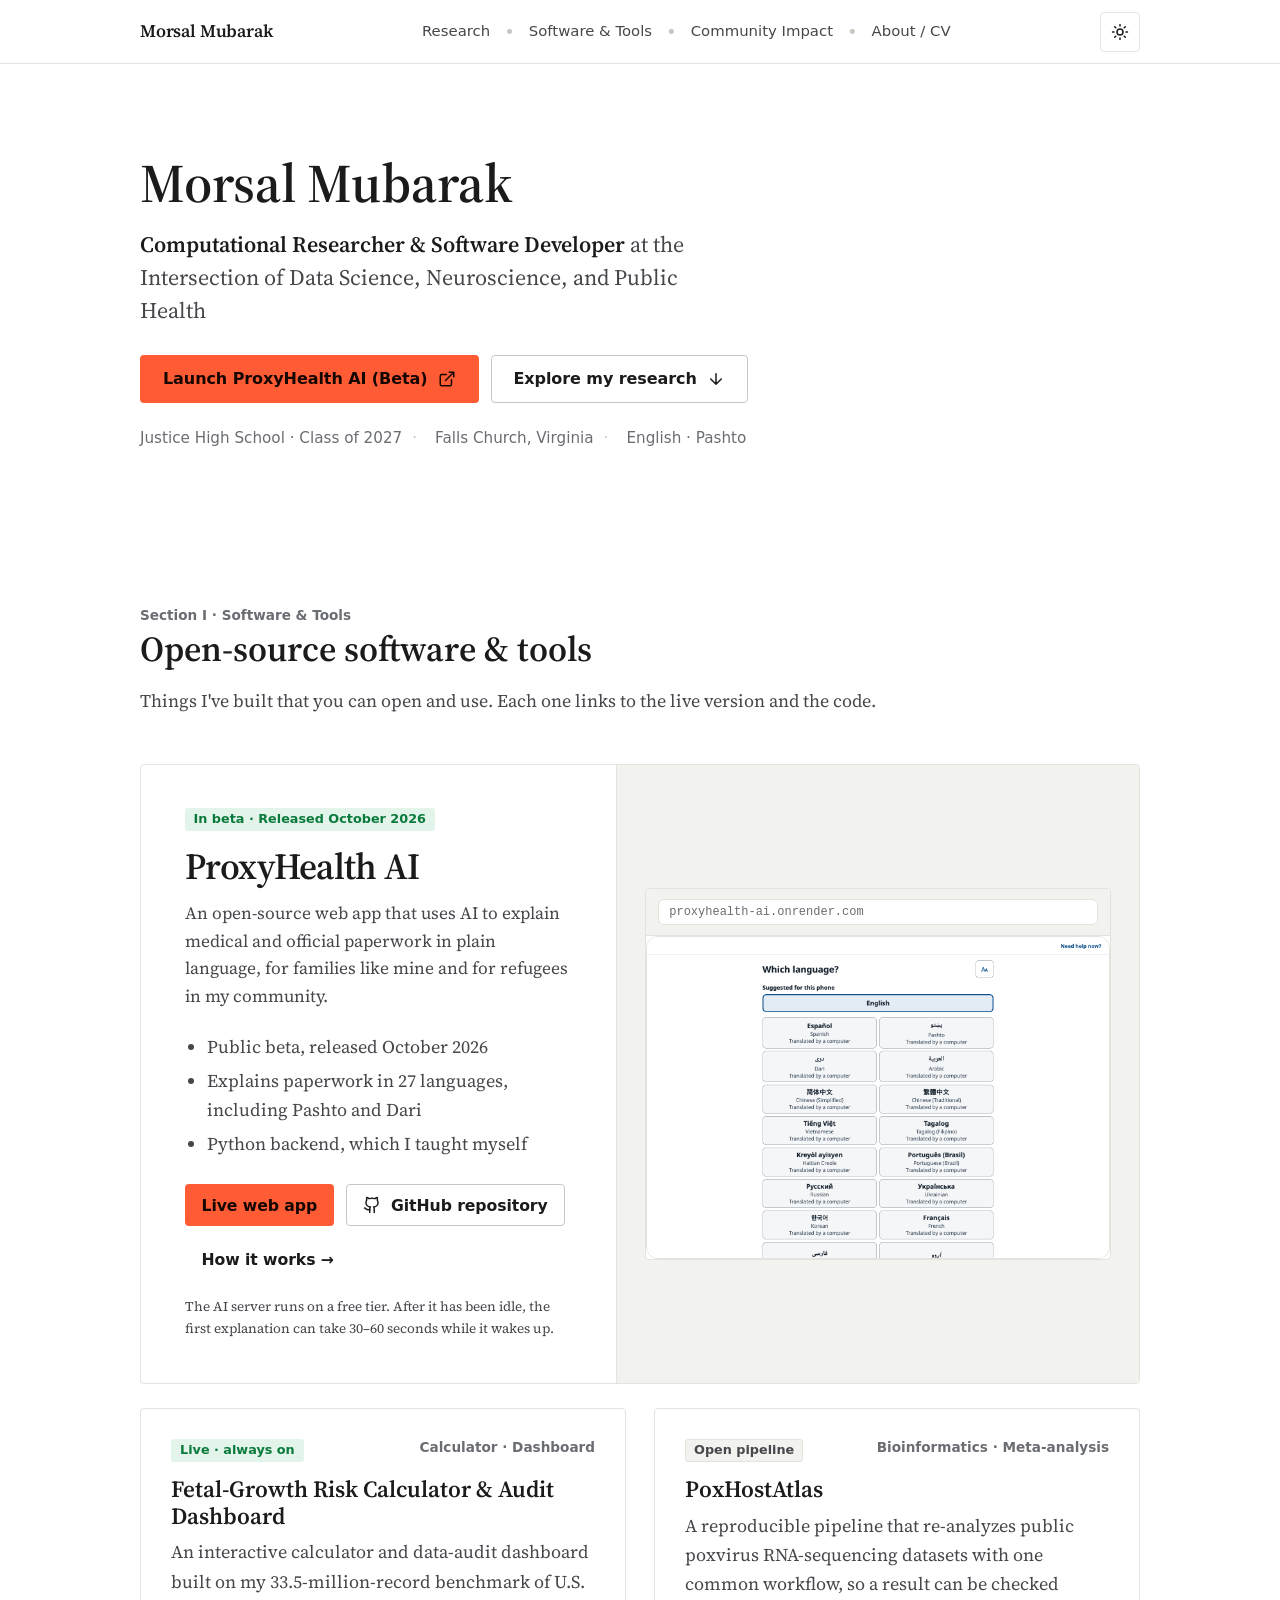
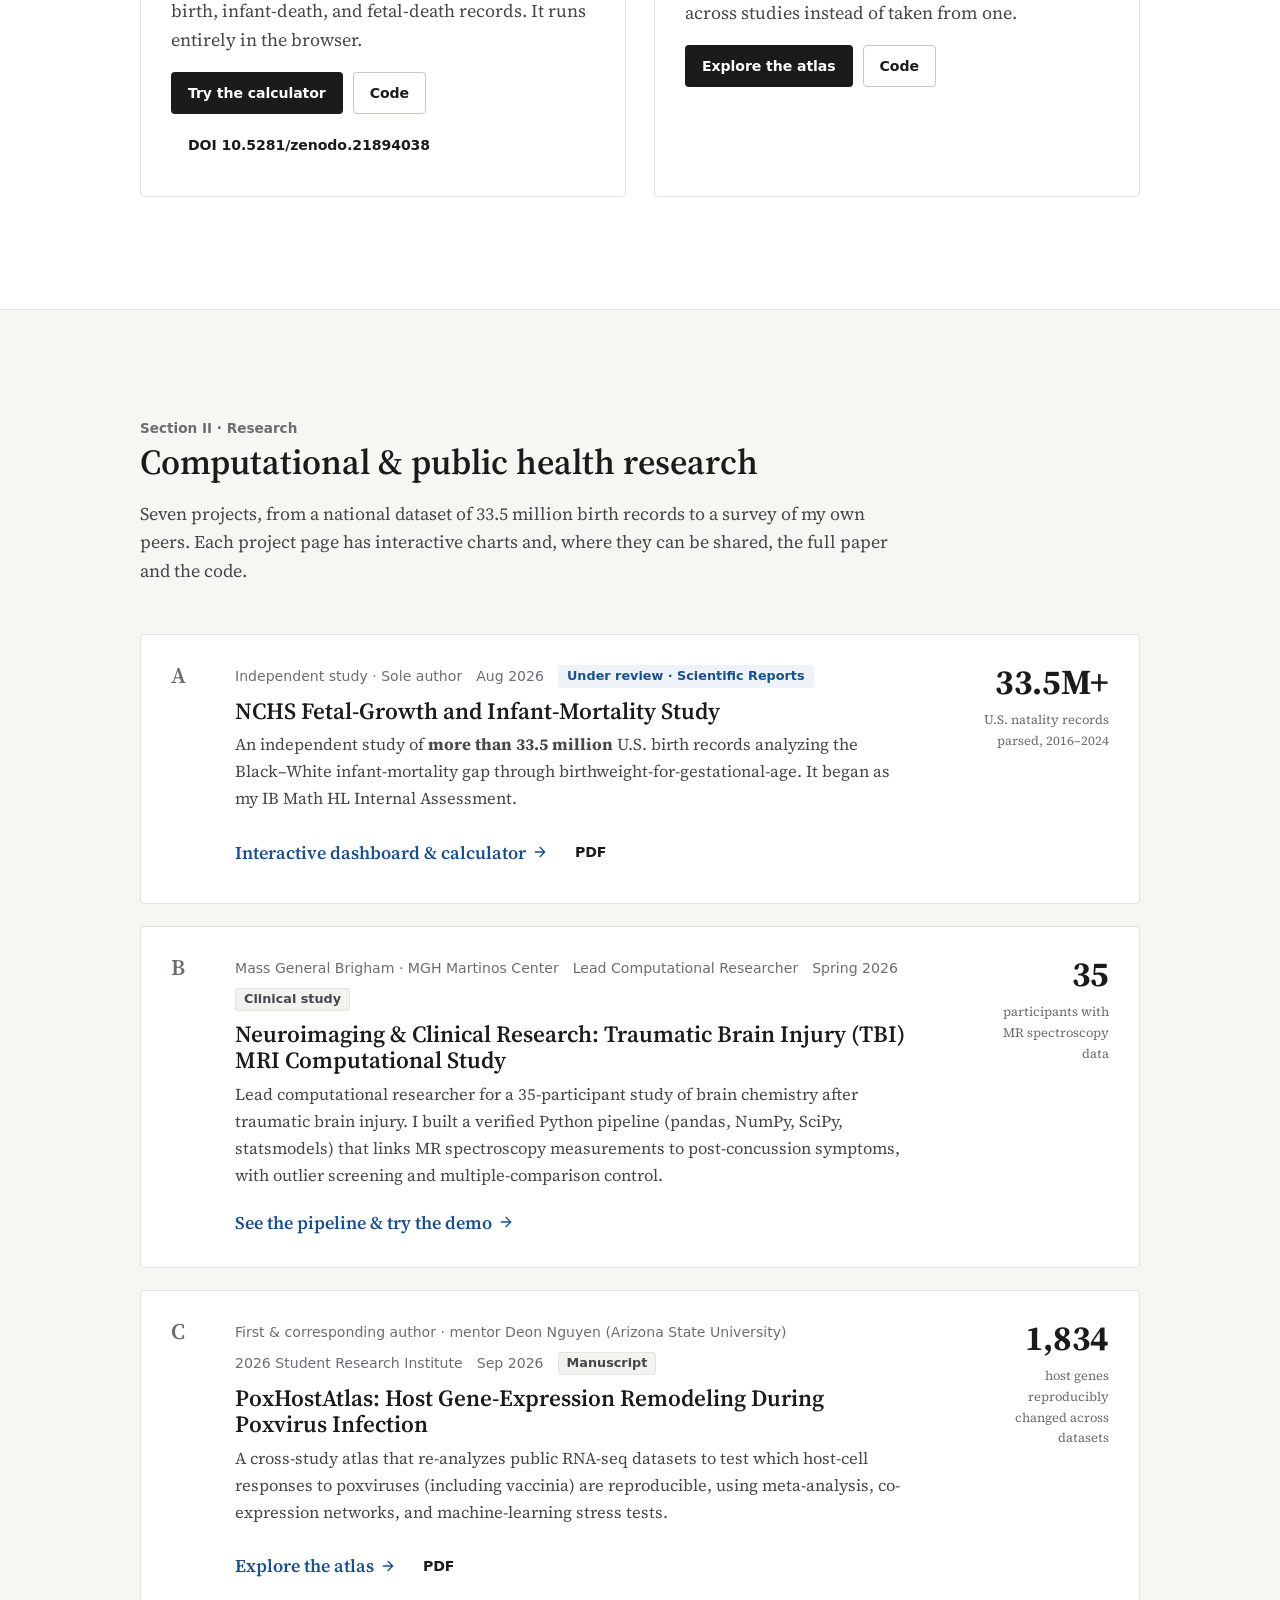
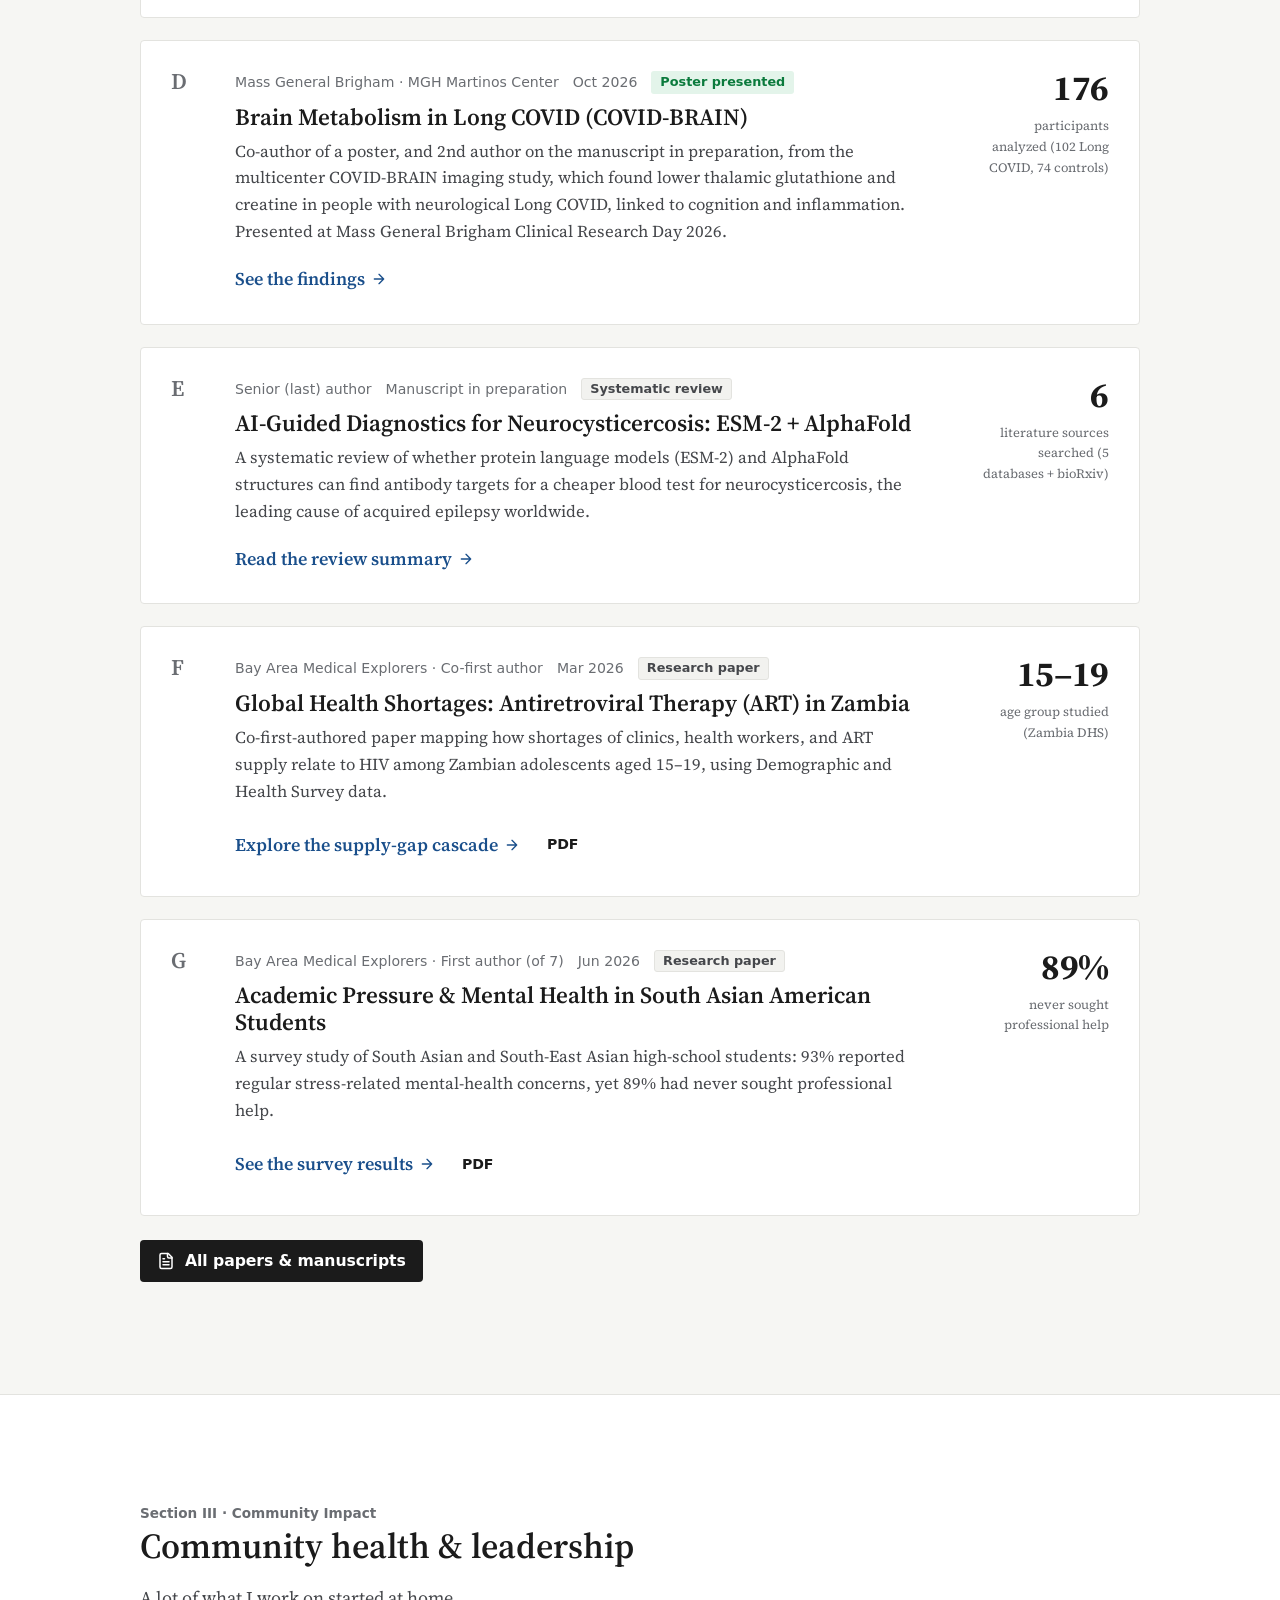
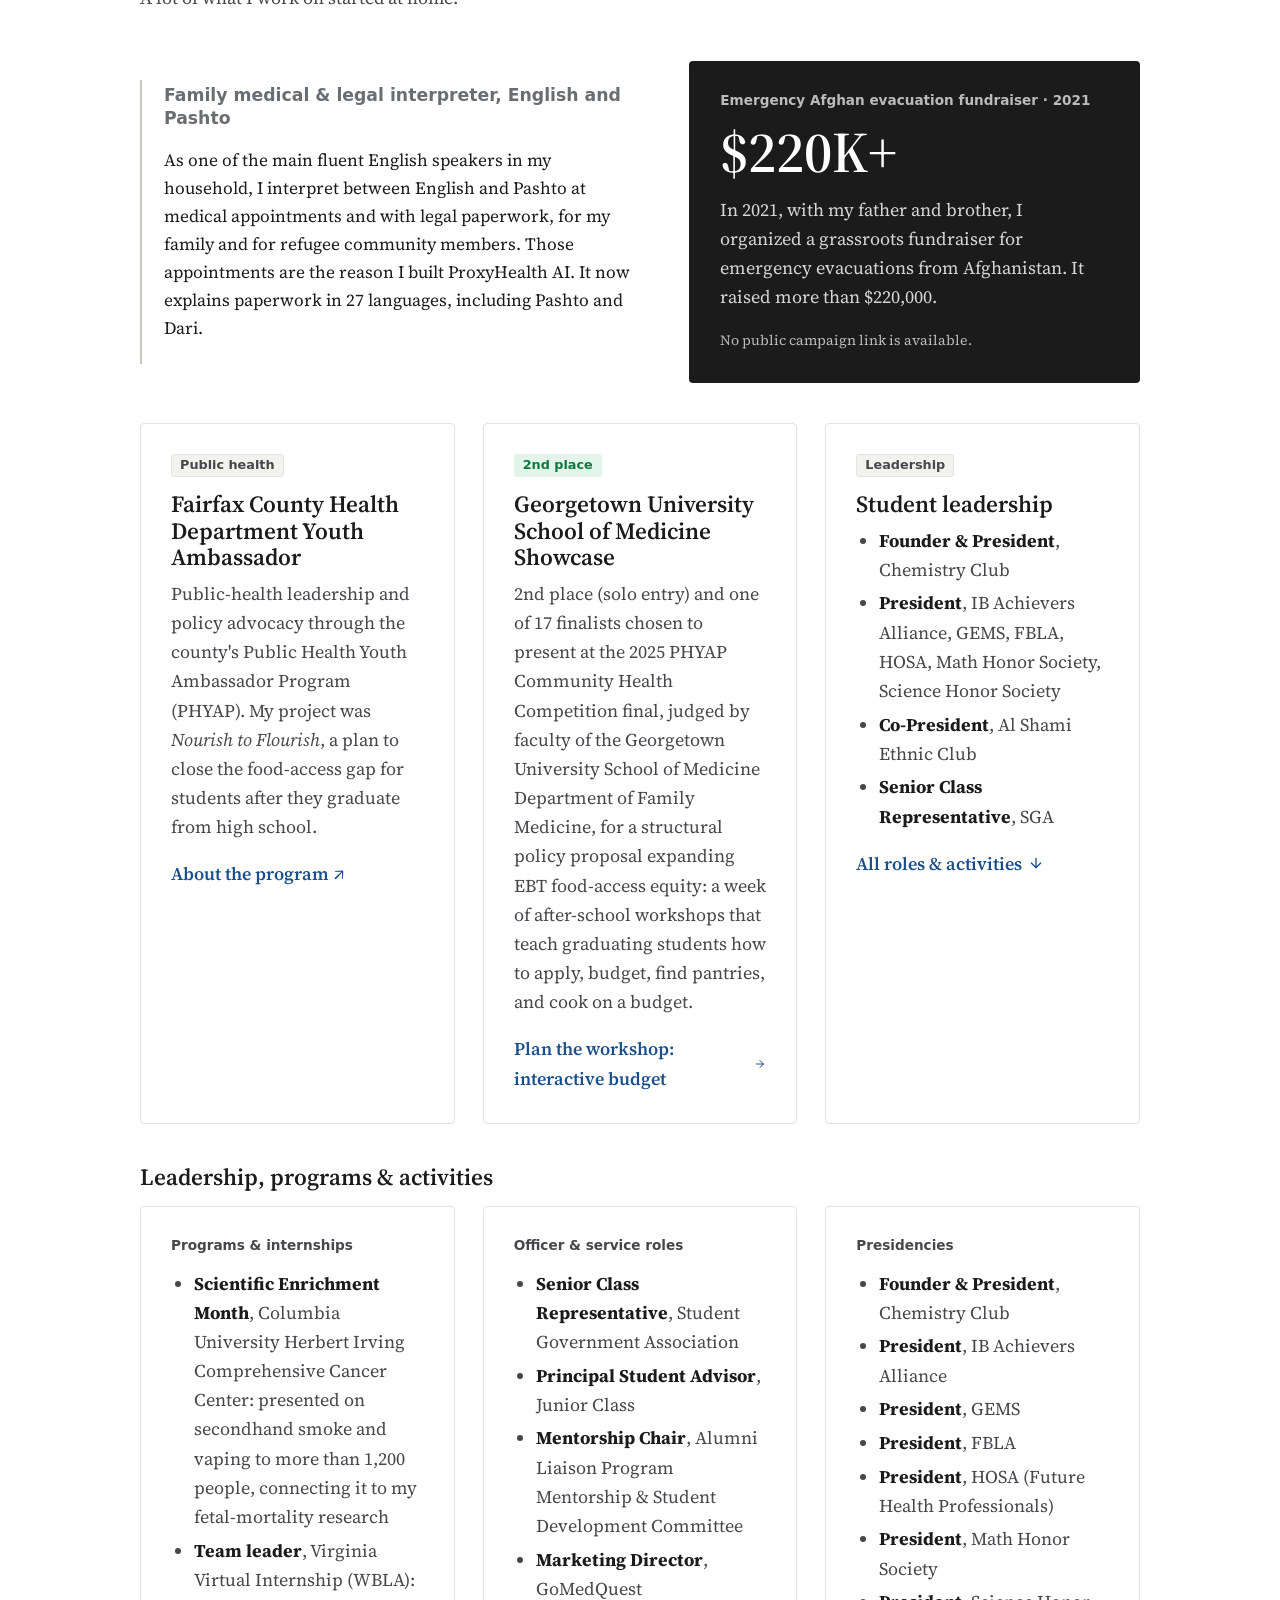
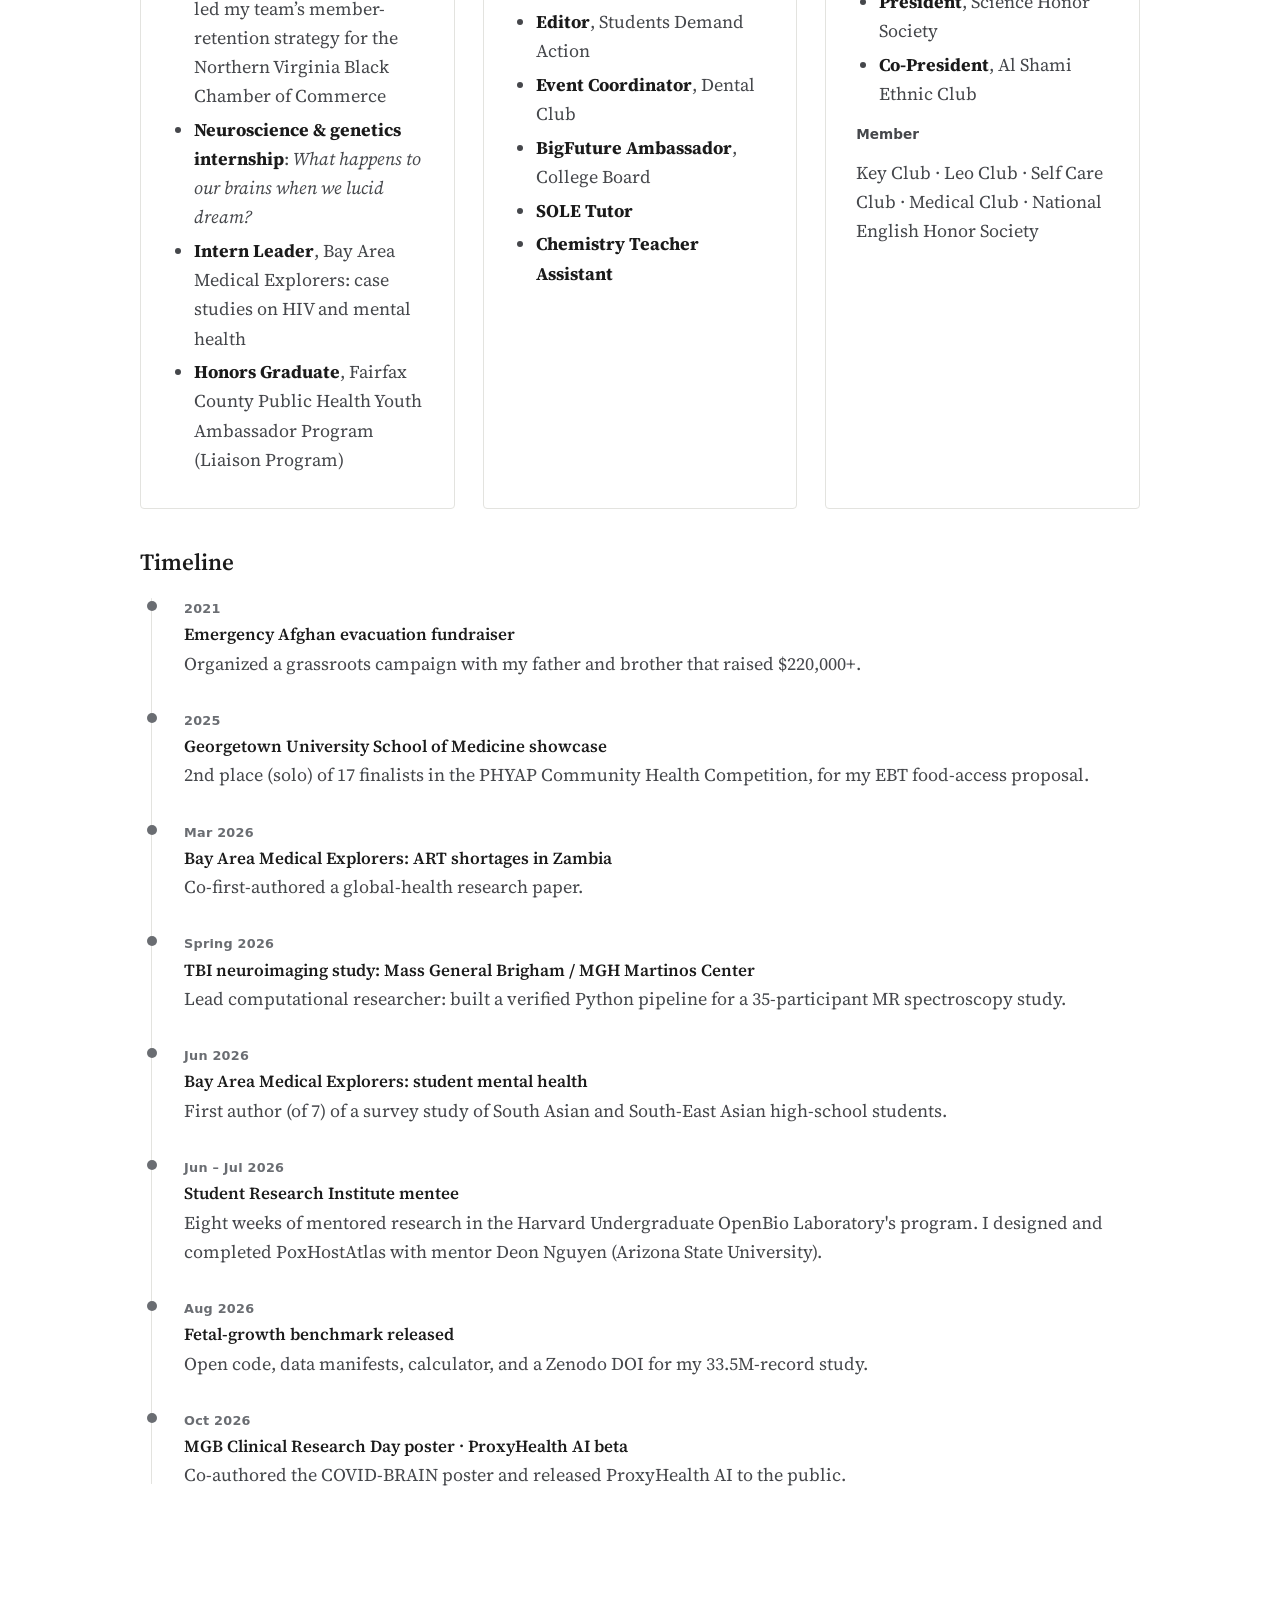
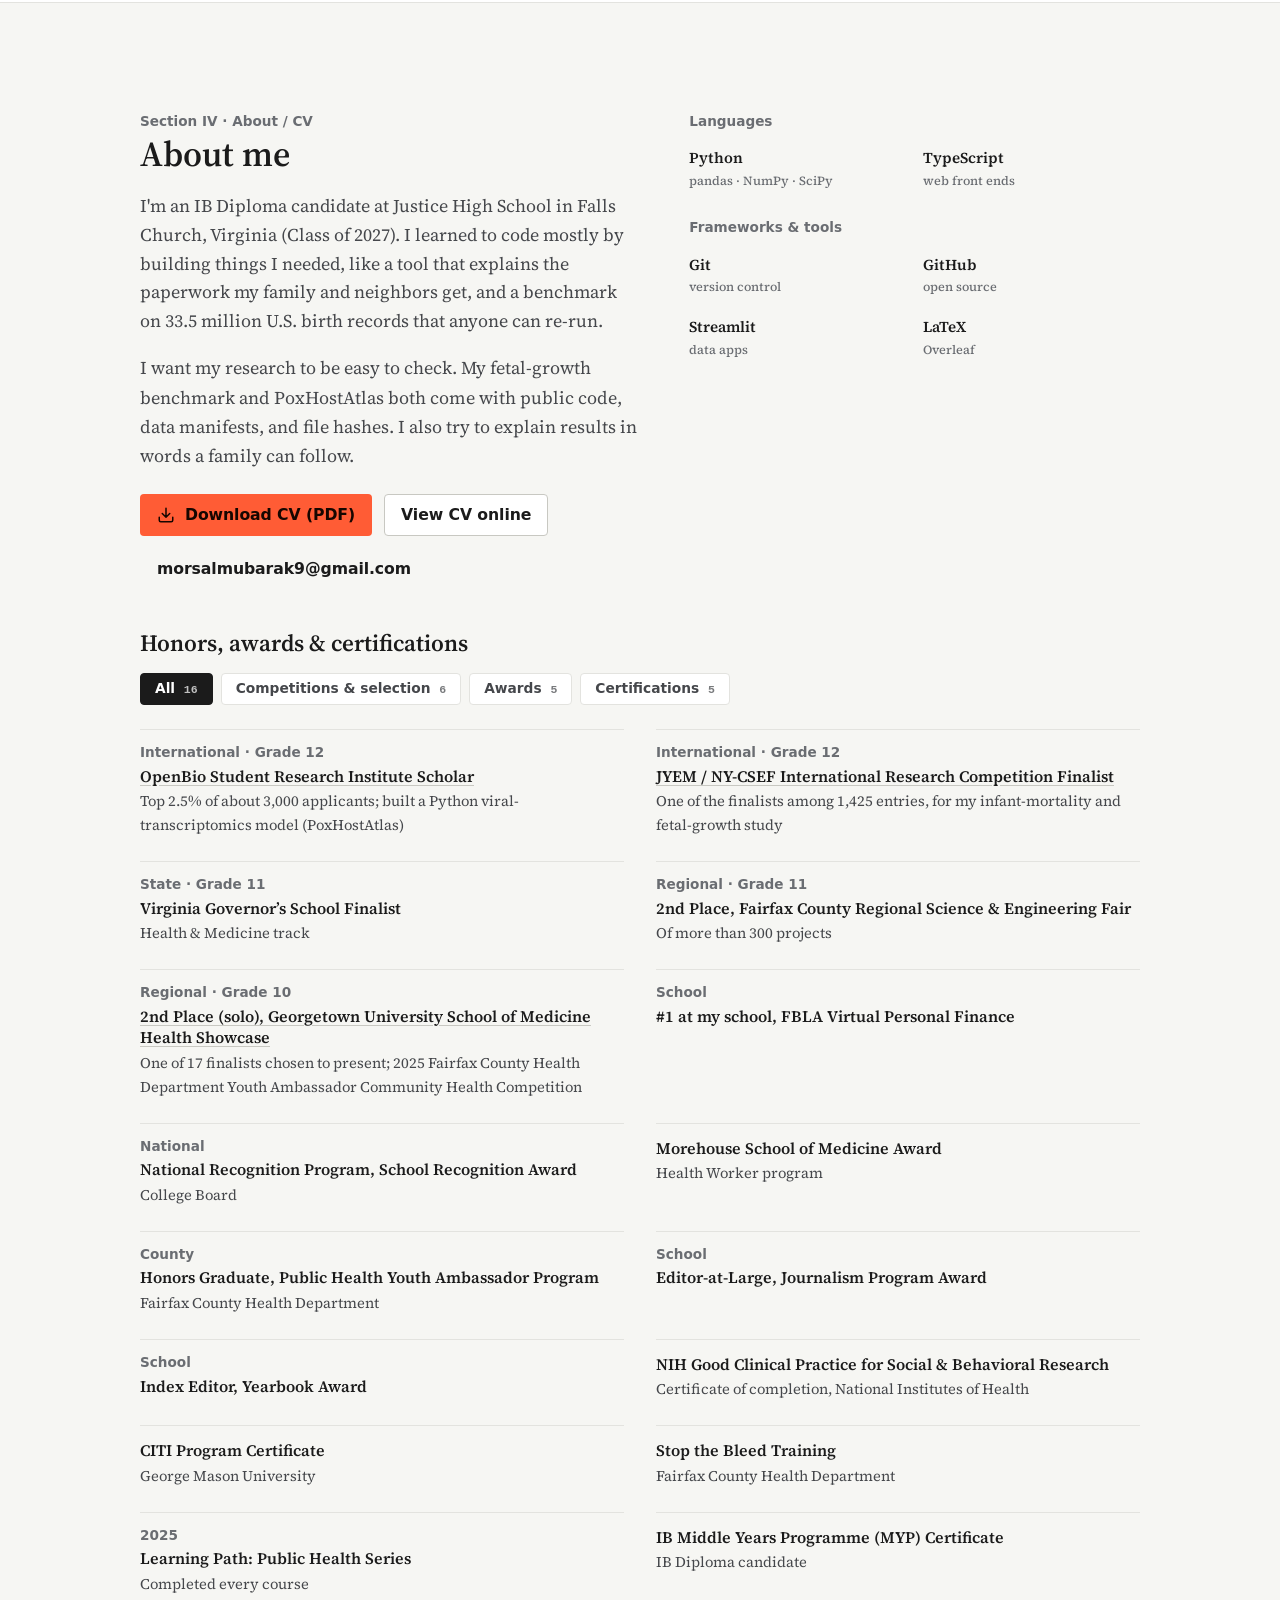
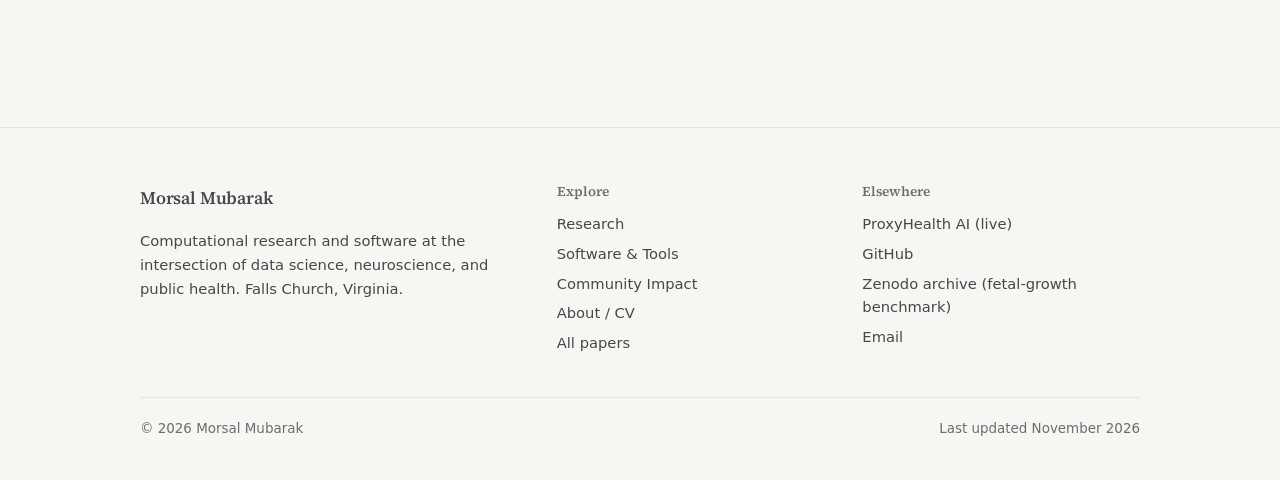
==== commit f3bce452: "Plainer design and copy: serif type, flat styling, no animations, rewritten prose Co-Authored-By: Cl" ====
--- a/index.html
+++ b/index.html
@@ -3,9 +3,9 @@
 <head>
   <meta charset="utf-8">
   <meta name="viewport" content="width=device-width, initial-scale=1">
-  <title>Morsal Mubarak — Computational Researcher &amp; Software Developer</title>
-  <meta name="description" content="Morsal Mubarak — computational researcher and software developer at the intersection of data science, neuroscience, and public health. Research, open-source software, and community work.">
-  <meta property="og:title" content="Morsal Mubarak — Computational Researcher &amp; Software Developer">
+  <title>Morsal Mubarak</title>
+  <meta name="description" content="Morsal Mubarak, computational researcher and software developer at the intersection of data science, neuroscience, and public health. Research, open-source software, and community work.">
+  <meta property="og:title" content="Morsal Mubarak">
   <meta property="og:description" content="Research, open-source software, and community health work at the intersection of data science, neuroscience, and public health.">
   <meta property="og:type" content="website">
   <meta property="og:image" content="assets/img/og-card.png">
@@ -14,7 +14,7 @@
   <link rel="icon" href="assets/img/favicon.svg" type="image/svg+xml">
   <link rel="preconnect" href="https://fonts.googleapis.com">
   <link rel="preconnect" href="https://fonts.gstatic.com" crossorigin>
-  <link href="https://fonts.googleapis.com/css2?family=Fraunces:opsz,wght@9..144,500;9..144,600&family=Inter:wght@400;500;600;700;800&family=JetBrains+Mono:wght@500;600&display=swap" rel="stylesheet">
+  <link href="https://fonts.googleapis.com/css2?family=Source+Serif+4:ital,opsz,wght@0,8..60,400;0,8..60,600;0,8..60,700;1,8..60,400&display=swap" rel="stylesheet">
   <link rel="stylesheet" href="assets/css/site.css">
   <script>try{var t=localStorage.getItem('theme');if(t)document.documentElement.setAttribute('data-theme',t)}catch(e){}</script>
 </head>
@@ -23,7 +23,7 @@
 
   <header class="site-header">
     <div class="container">
-      <a class="brand-mark" href="#top" aria-label="Morsal Mubarak — back to top"><span class="mono">MM</span><span>Morsal Mubarak</span></a>
+      <a class="brand-mark" href="#top" aria-label="Morsal Mubarak, back to top"><span class="mono">MM</span><span>Morsal Mubarak</span></a>
       <nav class="nav" id="site-nav" aria-label="Primary">
         <a href="#research">Research</a><span class="sep" aria-hidden="true">•</span>
         <a href="#software">Software &amp; Tools</a><span class="sep" aria-hidden="true">•</span>
@@ -45,11 +45,9 @@
   <main id="main">
     <!-- ================= HERO ================= -->
     <section class="hero" id="top" aria-labelledby="hero-title">
-      <div class="hero-bg" aria-hidden="true"></div>
       <div class="container">
         <div class="hero-grid">
           <div>
-            <p class="eyebrow reveal">Portfolio · Research · Software · Community</p>
             <h1 id="hero-title" class="reveal">Morsal Mubarak</h1>
             <p class="hero-tagline reveal"><strong>Computational Researcher &amp; Software Developer</strong> at the Intersection of Data Science, Neuroscience, and Public Health</p>
             <div class="btn-row reveal">
@@ -70,40 +68,10 @@
             </ul>
           </div>
 
-          <div class="hero-visual reveal" aria-hidden="true">
-            <svg class="net" viewBox="0 0 400 400">
-              <g class="edges">
-                <path d="M60 90L140 50L230 80L320 60L370 140L300 150L230 80M140 50L110 170L200 160L230 80M200 160L300 150L250 205L310 230L370 140M110 170L40 220L130 250L110 170M130 250L220 240L200 160M220 240L250 205M220 240L270 320L310 230L360 300L270 320L180 330L130 250L90 320L180 330M60 90L110 170M200 40L140 50M200 40L230 80"/>
-              </g>
-              <g class="signals">
-                <path class="sig s1" d="M60 90L110 170L200 160L300 150L370 140"/>
-                <path class="sig s2" d="M40 220L130 250L220 240L270 320L360 300"/>
-                <path class="sig s3" d="M200 40L230 80L200 160L220 240L180 330"/>
-              </g>
-              <g class="nodes">
-                <circle cx="60" cy="90" r="6"/><circle cx="140" cy="50" r="5"/><circle cx="230" cy="80" r="7"/><circle cx="320" cy="60" r="5"/>
-                <circle cx="370" cy="140" r="6"/><circle cx="300" cy="150" r="5"/><circle cx="200" cy="160" r="9" class="hub"/><circle cx="110" cy="170" r="6"/>
-                <circle cx="40" cy="220" r="5"/><circle cx="130" cy="250" r="7"/><circle cx="220" cy="240" r="8" class="hub2"/><circle cx="310" cy="230" r="6"/>
-                <circle cx="360" cy="300" r="5"/><circle cx="270" cy="320" r="7"/><circle cx="180" cy="330" r="6"/><circle cx="90" cy="320" r="5"/>
-                <circle cx="200" cy="40" r="4"/><circle cx="250" cy="205" r="5" class="hub3"/>
-              </g>
-            </svg>
-            <div class="float-chip fc1"><b>33.5M+</b> birth records</div>
-            <div class="float-chip fc2"><b>1,834</b> host genes</div>
-            <div class="float-chip fc3"><b>35</b> TBI MRI participants</div>
-          </div>
         </div>
       </div>
     </section>
 
-    <!-- Stat strip -->
-    <div class="container">
-      <div class="stat-strip reveal" role="list" aria-label="Highlights">
-        <div class="stat" role="listitem"><span class="num" data-count-to="33.5" data-count-decimals="1" data-count-suffix="M+">33.5M+</span><span class="cap">U.S. birth records in my independent fetal-growth study</span></div>
-        <div class="stat" role="listitem"><span class="num" data-count-to="7">7</span><span class="cap">research projects in 2026</span></div>
-        <div class="stat" role="listitem"><span class="num">1</span><span class="cap">open-source AI web app in public beta</span></div>
-        <div class="stat" role="listitem"><span class="num" data-count-to="220" data-count-prefix="$" data-count-suffix="K+">$220K+</span><span class="cap">raised for emergency evacuations (2021)</span></div>
-      </div>
     </div>
 
     <!-- ================= SECTION I: SOFTWARE ================= -->
@@ -112,22 +80,21 @@
         <div class="section-head reveal">
           <p class="eyebrow">Section I · Software &amp; Tools</p>
           <h2 id="software-title">Open-source software &amp; tools</h2>
-          <p class="lede">Things I've built that anyone can open and use today. Every project links to its live version and its source code.</p>
+          <p class="lede">Things I've built that you can open and use. Each one links to the live version and the code.</p>
         </div>
 
         <article class="card feature reveal" aria-labelledby="ph-title">
           <div class="feature-body">
             <div class="card-top">
               <span class="badge live">In beta · Released October 2026</span>
-              <span class="card-kicker">Python · AI · Accessibility</span>
             </div>
             <h3 id="ph-title" style="font-size:clamp(1.7rem,3vw,2.3rem);font-family:var(--font-serif);font-weight:600;letter-spacing:-.02em">ProxyHealth AI</h3>
-            <p class="lede" style="font-size:1.08rem">An open-source AI web application translating dense medical documents into plain language for local families and refugees.</p>
-            <div class="metrics mt-2" style="margin-bottom:22px">
-              <div class="metric"><span class="value">BETA</span><span class="label">Status — public beta, released October 2026</span></div>
-              <div class="metric"><span class="value">Python</span><span class="label">Backend — fully self-taught</span></div>
-              <div class="metric"><span class="value">27</span><span class="label">Languages, including Pashto and Dari</span></div>
-            </div>
+            <p class="lede" style="font-size:1.08rem">An open-source web app that uses AI to explain medical and official paperwork in plain language, for families like mine and for refugees in my community.</p>
+            <ul class="ink-2" style="margin-bottom:22px">
+              <li>Public beta, released October 2026</li>
+              <li>Explains paperwork in 27 languages, including Pashto and Dari</li>
+              <li>Python backend, which I taught myself</li>
+            </ul>
             <div class="btn-row mt-0" style="margin-top:auto">
               <a class="btn btn-primary" href="https://proxyhealth-ai.onrender.com/" target="_blank" rel="noopener"><span class="pulse-dot" aria-hidden="true"></span>Live web app</a>
               <a class="btn" href="https://github.com/mubarsad012/ProxyHealth-AI" target="_blank" rel="noopener">
@@ -161,7 +128,7 @@
           <article class="card interactive reveal">
             <div class="card-top"><span class="badge plain">Open pipeline</span><span class="card-kicker">Bioinformatics · Meta-analysis</span></div>
             <h3>PoxHostAtlas</h3>
-            <p>A reproducible pipeline that re-analyzes public poxvirus RNA-sequencing datasets with one common workflow, so findings can be checked across studies instead of trusted from one.</p>
+            <p>A reproducible pipeline that re-analyzes public poxvirus RNA-sequencing datasets with one common workflow, so a result can be checked across studies instead of taken from one.</p>
             <div class="card-foot">
               <a class="btn btn-sm btn-dark" href="research/poxhostatlas.html">Explore the atlas</a>
               <a class="btn btn-sm" href="https://github.com/mubarsad012/poxhostatlas" target="_blank" rel="noopener">Code</a>
@@ -292,18 +259,17 @@
         <div class="section-head reveal">
           <p class="eyebrow">Section III · Community Impact</p>
           <h2 id="community-title">Community health &amp; leadership</h2>
-          <p class="lede">My code and my research start with people I know. This is where that comes from.</p>
+          <p class="lede">A lot of what I work on started at home.</p>
         </div>
 
         <div class="split">
           <div class="story reveal">
-            <p class="card-kicker">Family medical &amp; legal interpreter · English ⇄ Pashto</p>
-            <p class="pull-quote">Why I build tools that translate.</p>
-            <p class="mt-2">As one of the main fluent English speakers in my household, I interpret between English and Pashto at medical appointments and with legal paperwork, for my family and for refugee community members. Those conversations are why ProxyHealth AI exists: every family deserves to understand the documents that decide their care. Today it explains papers in 27 languages, including Pashto and Dari.</p>
+            <p class="card-kicker">Family medical &amp; legal interpreter, English and Pashto</p>
+            <p class="mt-2">As one of the main fluent English speakers in my household, I interpret between English and Pashto at medical appointments and with legal paperwork, for my family and for refugee community members. Those appointments are the reason I built ProxyHealth AI. It now explains paperwork in 27 languages, including Pashto and Dari.</p>
           </div>
           <div class="card reveal" style="background:var(--ink);color:var(--bg);border-color:transparent">
             <p class="card-kicker" style="color:color-mix(in srgb,var(--bg) 70%,transparent)">Emergency Afghan evacuation fundraiser · 2021</p>
-            <p class="mt-1 mb-0" style="font:800 clamp(3rem,7vw,4.6rem)/1 var(--font-sans);letter-spacing:-.05em;color:var(--bg)" data-count-to="220" data-count-prefix="$" data-count-suffix="K+">$220K+</p>
+            <p class="mt-1 mb-0" style="font:600 clamp(2.6rem,6vw,3.6rem)/1 var(--font-serif);letter-spacing:0;color:var(--bg)" data-count-to="220" data-count-prefix="$" data-count-suffix="K+">$220K+</p>
             <p style="color:color-mix(in srgb,var(--bg) 82%,transparent);margin-top:14px">In 2021, with my father and brother, I organized a grassroots fundraiser for emergency evacuations from Afghanistan. It raised more than $220,000.</p>
             <p class="mb-0" id="gofundme-link-slot" style="font-size:.88rem;color:color-mix(in srgb,var(--bg) 70%,transparent)">No public campaign link is available.</p>
           </div>
@@ -403,8 +369,8 @@
           <div class="reveal">
             <p class="eyebrow">Section IV · About / CV</p>
             <h2 id="about-title">About me</h2>
-            <p class="lede">I'm an IB Diploma candidate at Justice High School in Falls Church, Virginia (Class of 2027). I teach myself to code by building things I wish already existed: a plain-language guide to the paperwork my family and neighbors receive, and an open benchmark anyone can re-run on 33.5 million U.S. birth records.</p>
-            <p class="ink-2">I care about research that other people can check. That's why my fetal-growth benchmark and PoxHostAtlas ship with public code, data manifests, and file hashes, and why I explain results in language a family, not just a reviewer, can follow.</p>
+            <p class="lede">I'm an IB Diploma candidate at Justice High School in Falls Church, Virginia (Class of 2027). I learned to code mostly by building things I needed, like a tool that explains the paperwork my family and neighbors get, and a benchmark on 33.5 million U.S. birth records that anyone can re-run.</p>
+            <p class="ink-2">I want my research to be easy to check. My fetal-growth benchmark and PoxHostAtlas both come with public code, data manifests, and file hashes. I also try to explain results in words a family can follow.</p>
             <div class="btn-row mt-3">
               <a class="btn btn-primary" href="cv/Morsal_Mubarak_CV.pdf" download>
                 <svg viewBox="0 0 24 24" fill="none" stroke="currentColor" stroke-width="2" stroke-linecap="round" stroke-linejoin="round" aria-hidden="true"><path d="M21 15v4a2 2 0 0 1-2 2H5a2 2 0 0 1-2-2v-4M7 10l5 5 5-5M12 15V3"/></svg>
--- a/assets/css/site.css
+++ b/assets/css/site.css
@@ -6,23 +6,23 @@
 /* ---------- Tokens ---------- */
 :root {
   color-scheme: light;
-  --font-sans: "Inter", system-ui, -apple-system, "Segoe UI", Roboto, sans-serif;
-  --font-serif: "Fraunces", "Iowan Old Style", "Palatino Linotype", Georgia, serif;
-  --font-mono: "JetBrains Mono", ui-monospace, SFMono-Regular, Menlo, Consolas, monospace;
-
-  --bg: #f8f7f3;
-  --bg-tint: #f1efe8;
+  --font-sans: system-ui, -apple-system, "Segoe UI", Roboto, "Helvetica Neue", Arial, sans-serif;
+  --font-serif: "Source Serif 4", "Iowan Old Style", "Palatino Linotype", Georgia, serif;
+  --font-mono: ui-monospace, SFMono-Regular, Menlo, Consolas, monospace;
+
+  --bg: #ffffff;
+  --bg-tint: #f6f6f3;
   --surface: #ffffff;
-  --surface-2: #f4f2ec;
-  --ink: #0e1726;
-  --ink-2: #4a5160;
-  --ink-3: #6b7180;
-  --line: #e3e0d7;
-  --line-strong: #cfcabd;
-
-  --brand: #1d3a72;          /* deep indigo — headings accents, links */
+  --surface-2: #f2f2ef;
+  --ink: #1b1b1b;
+  --ink-2: #45474b;
+  --ink-3: #6a6d72;
+  --line: #e3e3df;
+  --line-strong: #c8c8c2;
+
+  --brand: #1a4f8b;          /* deep indigo — headings accents, links */
   --brand-2: #2a78d6;        /* = chart slot 1 */
-  --brand-soft: #e7eefb;
+  --brand-soft: #eef3f9;
   --accent: #ff5c35;         /* bright CTA coral — dark ink on top (6.6:1) */
   --accent-hover: #ff7650;
   --accent-ink: #160600;
@@ -66,18 +66,18 @@
 @media (prefers-color-scheme: dark) {
   :root:not([data-theme="light"]) {
     color-scheme: dark;
-    --bg: #0b0f17;
-    --bg-tint: #0f1520;
-    --surface: #141a26;
-    --surface-2: #1a2232;
-    --ink: #eef1f6;
-    --ink-2: #b8bfcc;
-    --ink-3: #8f98a8;
-    --line: #253049;
-    --line-strong: #34405c;
-    --brand: #a9c2ff;
+    --bg: #141414;
+    --bg-tint: #191919;
+    --surface: #1c1c1c;
+    --surface-2: #232323;
+    --ink: #ececec;
+    --ink-2: #bdbdbd;
+    --ink-3: #959595;
+    --line: #2d2d2d;
+    --line-strong: #404040;
+    --brand: #93b6e6;
     --brand-2: #3987e5;
-    --brand-soft: #18233a;
+    --brand-soft: #1d2530;
     --accent: #ff7a57;
     --accent-hover: #ff916f;
     --accent-ink: #160600;
@@ -92,12 +92,12 @@
     --series-4: #c98500;
     --series-5: #d55181;
     --series-6: #008300;
-    --chart-surface: #141a26;
+    --chart-surface: #1c1c1c;
     --chart-ink: #f0efec;
     --chart-ink-2: #c3c2b7;
     --chart-muted: #9a988f;
-    --chart-grid: #232b3d;
-    --chart-axis: #3a4560;
+    --chart-grid: #2b2b2b;
+    --chart-axis: #474747;
     --ramp-250: #184f95;
     --ramp-350: #1c5cab;
     --ramp-450: #2a78d6;
@@ -110,18 +110,18 @@
 }
 :root[data-theme="dark"] {
   color-scheme: dark;
-  --bg: #0b0f17;
-  --bg-tint: #0f1520;
-  --surface: #141a26;
-  --surface-2: #1a2232;
-  --ink: #eef1f6;
-  --ink-2: #b8bfcc;
-  --ink-3: #8f98a8;
-  --line: #253049;
-  --line-strong: #34405c;
-  --brand: #a9c2ff;
+  --bg: #141414;
+  --bg-tint: #191919;
+  --surface: #1c1c1c;
+  --surface-2: #232323;
+  --ink: #ececec;
+  --ink-2: #bdbdbd;
+  --ink-3: #959595;
+  --line: #2d2d2d;
+  --line-strong: #404040;
+  --brand: #93b6e6;
   --brand-2: #3987e5;
-  --brand-soft: #18233a;
+  --brand-soft: #1d2530;
   --accent: #ff7a57;
   --accent-hover: #ff916f;
   --accent-ink: #160600;
@@ -136,12 +136,12 @@
   --series-4: #c98500;
   --series-5: #d55181;
   --series-6: #008300;
-  --chart-surface: #141a26;
+  --chart-surface: #1c1c1c;
   --chart-ink: #f0efec;
   --chart-ink-2: #c3c2b7;
   --chart-muted: #9a988f;
-  --chart-grid: #232b3d;
-  --chart-axis: #3a4560;
+  --chart-grid: #2b2b2b;
+  --chart-axis: #474747;
   --ramp-250: #184f95;
   --ramp-350: #1c5cab;
   --ramp-450: #2a78d6;
@@ -704,3 +704,90 @@
 .hon h4 a:hover { text-decoration-color: currentColor; }
 .hon p { margin: 3px 0 0; color: var(--ink-2); font-size: .92rem; }
 @media (max-width: 720px) { .hon-list { grid-template-columns: minmax(0, 1fr); } }
+
+/* ==========================================================================
+   Plain personal-site layer: square corners, no shadows or motion,
+   serif reading text, sentence-case labels.
+   ========================================================================== */
+:root { --radius: 4px; --radius-sm: 3px; --radius-xs: 2px; --shadow-sm: none; --shadow: none; --shadow-lg: none; --maxw: 1080px; }
+body { font-family: var(--font-serif); font-size: 18px; line-height: 1.62; font-feature-settings: normal; }
+h1, h2, h3, h4 { font-family: var(--font-serif); letter-spacing: 0; }
+h1 { font-weight: 600; font-size: clamp(2.3rem, 5vw, 3.4rem); }
+h2 { font-weight: 600; font-size: clamp(1.7rem, 3vw, 2.2rem); }
+h3, h4 { font-weight: 600; }
+.lede { font-size: 1.12rem; }
+
+/* UI bits stay in the system sans */
+.nav, .btn, .badge, .chip, .tag, .tabs, .filters, .breadcrumb, .card-kicker, .eyebrow, .facts dt, .skill-group h4,
+.site-footer, .hon-level, .timeline .when, .field, .embed-bar, .viz-tip, .chart-title, .chart-sub, .source-note,
+.project .meta-line, .metric .label, .metric .src, .stat .cap, .hero-meta, .copy-btn, .lib-toolbar, input, select { font-family: var(--font-sans); }
+
+/* Header: solid, no glass */
+.site-header { background: var(--bg); -webkit-backdrop-filter: none; backdrop-filter: none; border-bottom: 1px solid var(--line); }
+.brand-mark .mono { display: none; }
+.brand-mark { font-family: var(--font-serif); font-weight: 600; font-size: 1.1rem; }
+.nav a { border-radius: 0; padding: 8px 10px; }
+.nav a:hover, .nav a[aria-current="true"], .nav a.active { background: none; color: var(--ink); text-decoration: underline; text-underline-offset: 6px; }
+.icon-btn { border-radius: 4px; }
+
+/* Labels: small, normal case, no tracking or accent bars */
+.eyebrow, .card-kicker, .facts dt, .skill-group h4, .site-footer h4, .hon-level {
+  font-size: .85rem; font-weight: 600; letter-spacing: 0; text-transform: none; color: var(--ink-3);
+}
+.eyebrow { display: block; margin-bottom: 6px; }
+.eyebrow::before { content: none; }
+
+/* Buttons, badges, tags: square and flat */
+.btn { border-radius: 4px; min-height: 42px; padding: 0 16px; font-weight: 600; }
+.btn:hover { transform: none; box-shadow: none; }
+.btn-lg { min-height: 48px; padding: 0 22px; font-size: 1rem; }
+.btn-primary, .btn-primary:hover { box-shadow: none; }
+.pulse-dot { display: none; }
+.badge { border-radius: 3px; text-transform: none; letter-spacing: 0; font-size: .8rem; font-weight: 600; padding: 2px 8px; }
+.badge::before { content: none; }
+.chip { border-radius: 3px; }
+.chip svg { display: none; }
+.tag { border-radius: 3px; }
+.filters button, .tabs, .tabs button { border-radius: 4px; }
+.tabs button[aria-selected="true"] { box-shadow: none; outline: 1px solid var(--line-strong); }
+
+/* Cards: thin rule, no lift */
+.card, .chart-card, .figure, .embed, .citation, .callout, .metrics, .feature, .browser, .skill, .result-box, pre { border-radius: 4px; box-shadow: none; }
+.card.interactive:hover, a.card:hover { transform: none; box-shadow: none; border-color: var(--ink-3); }
+.card .more svg, .card:hover .more svg, .more:hover svg { transform: none; }
+.feature .feature-media img, .browser { box-shadow: none; }
+.metric .value, .stat .num, .project .aside .big, .result-box .value { font-weight: 700; letter-spacing: -0.01em; font-family: var(--font-serif); }
+
+/* Hero: name, one line, buttons. No decoration */
+.hero { padding: clamp(40px, 7vw, 88px) 0 clamp(28px, 4vw, 48px); }
+.hero-grid { grid-template-columns: minmax(0, 1fr); }
+.hero-bg, .hero-visual, .float-chip { display: none; }
+.hero-tagline { max-width: 52ch; }
+.hero-meta { gap: 4px 0; font-size: .95rem; color: var(--ink-3); }
+.hero-meta .chip { background: none; border: 0; padding: 0; font-size: inherit; color: inherit; }
+.hero-meta .chip + .chip::before { content: "·"; margin: 0 10px; color: var(--line-strong); }
+
+/* Research list: plain letters, no tiles */
+.project .letter { width: auto; height: auto; background: none; color: var(--ink-3); border-radius: 0; font-size: 1.4rem; justify-content: start; }
+.project { grid-template-columns: 36px minmax(0, 1fr) auto; }
+
+/* Skills as a plain list */
+.skills { grid-template-columns: repeat(auto-fill, minmax(170px, 1fr)); gap: 6px 16px; }
+.skill { padding: 6px 0; border: 0; border-radius: 0; background: none; font-weight: 600; }
+.skill:hover { transform: none; box-shadow: none; }
+.skill svg { display: none; }
+
+/* Timeline, story, flow */
+.timeline > li::before { width: 10px; height: 10px; left: 7px; top: 9px; border: 0; background: var(--ink-3); }
+.timeline::before { width: 1px; }
+.story { border-left-width: 2px; border-left-color: var(--line-strong); }
+.pull-quote { font-weight: 600; font-style: italic; }
+.flow .step:first-child, .flow .step:last-child { border-radius: 0; }
+.flow .step::before { color: var(--ink-3); }
+.toc a:hover, .toc a.active { border-left-color: var(--ink); }
+
+/* No scroll-in animation */
+.reveal, .reveal.in { opacity: 1; transform: none; transition: none; }
+
+.browser-bar i { display: none; }
+.browser-bar .url { margin-left: 0; }
